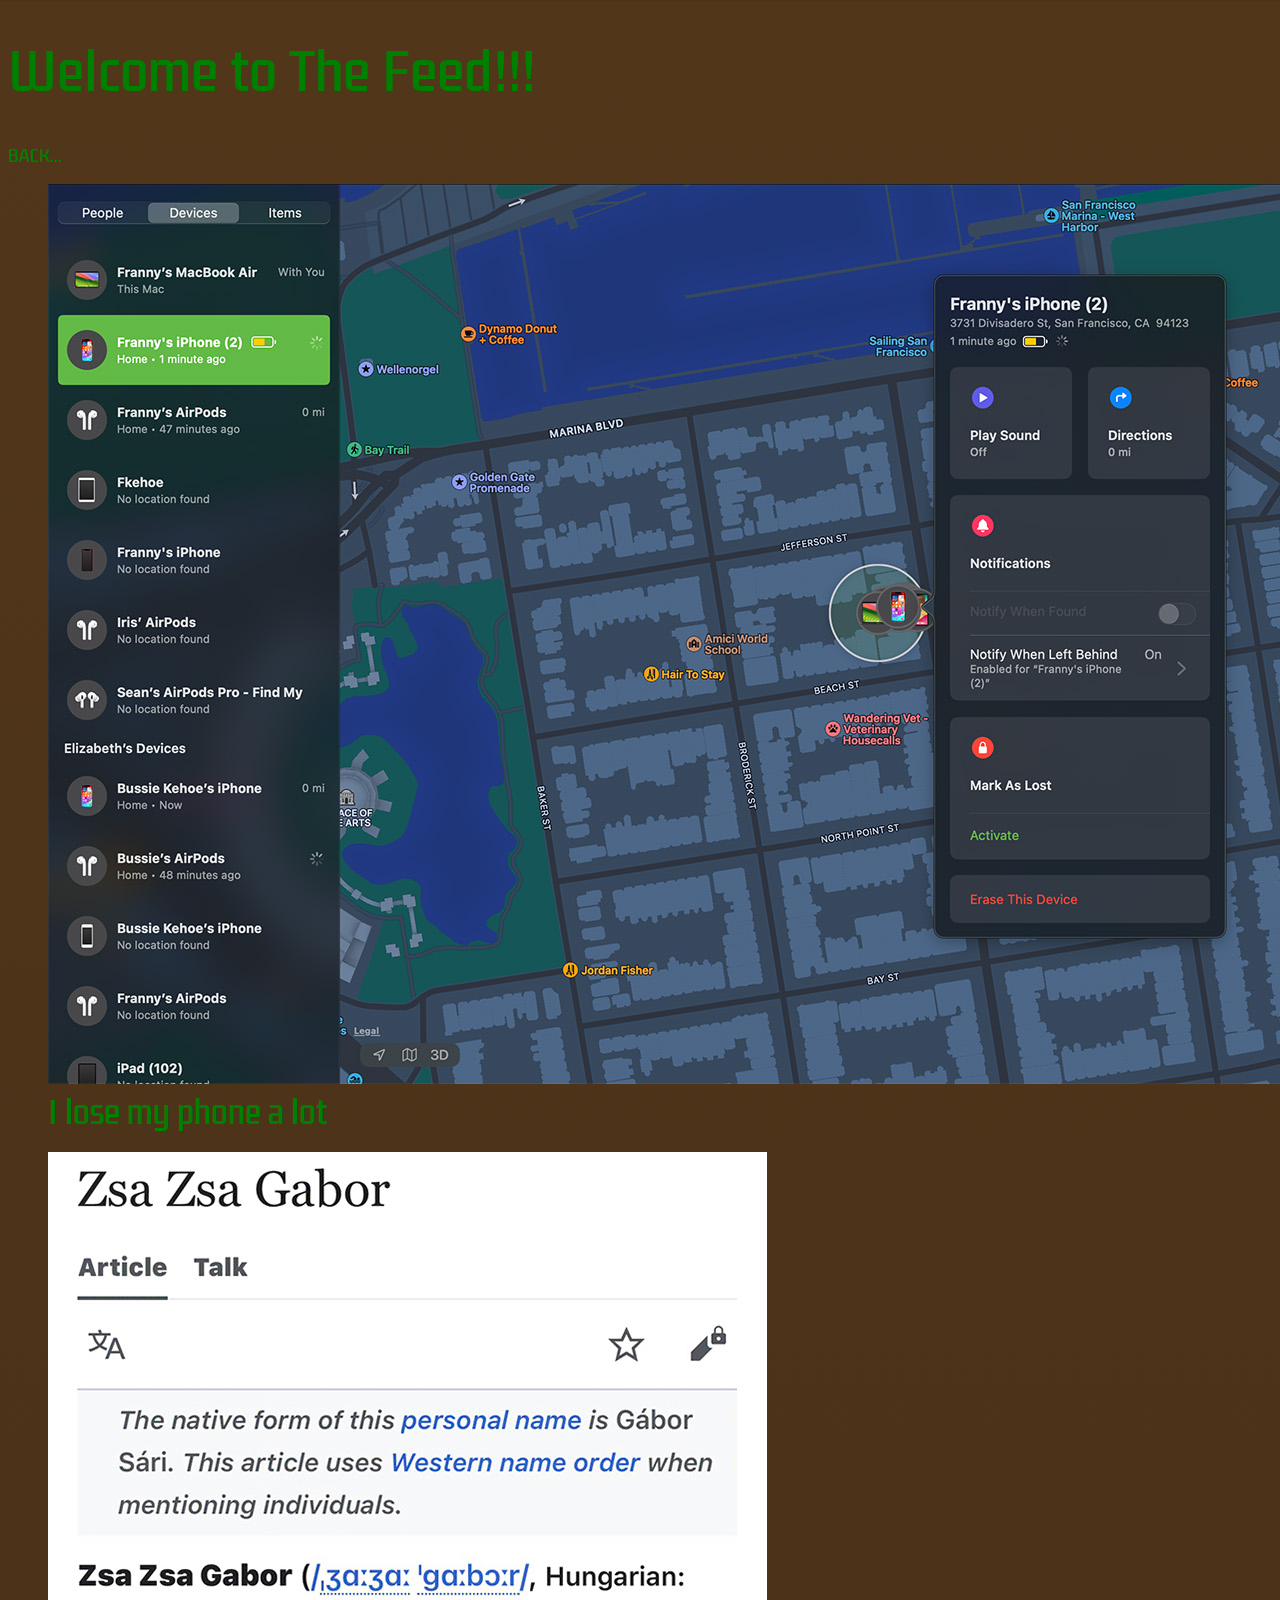
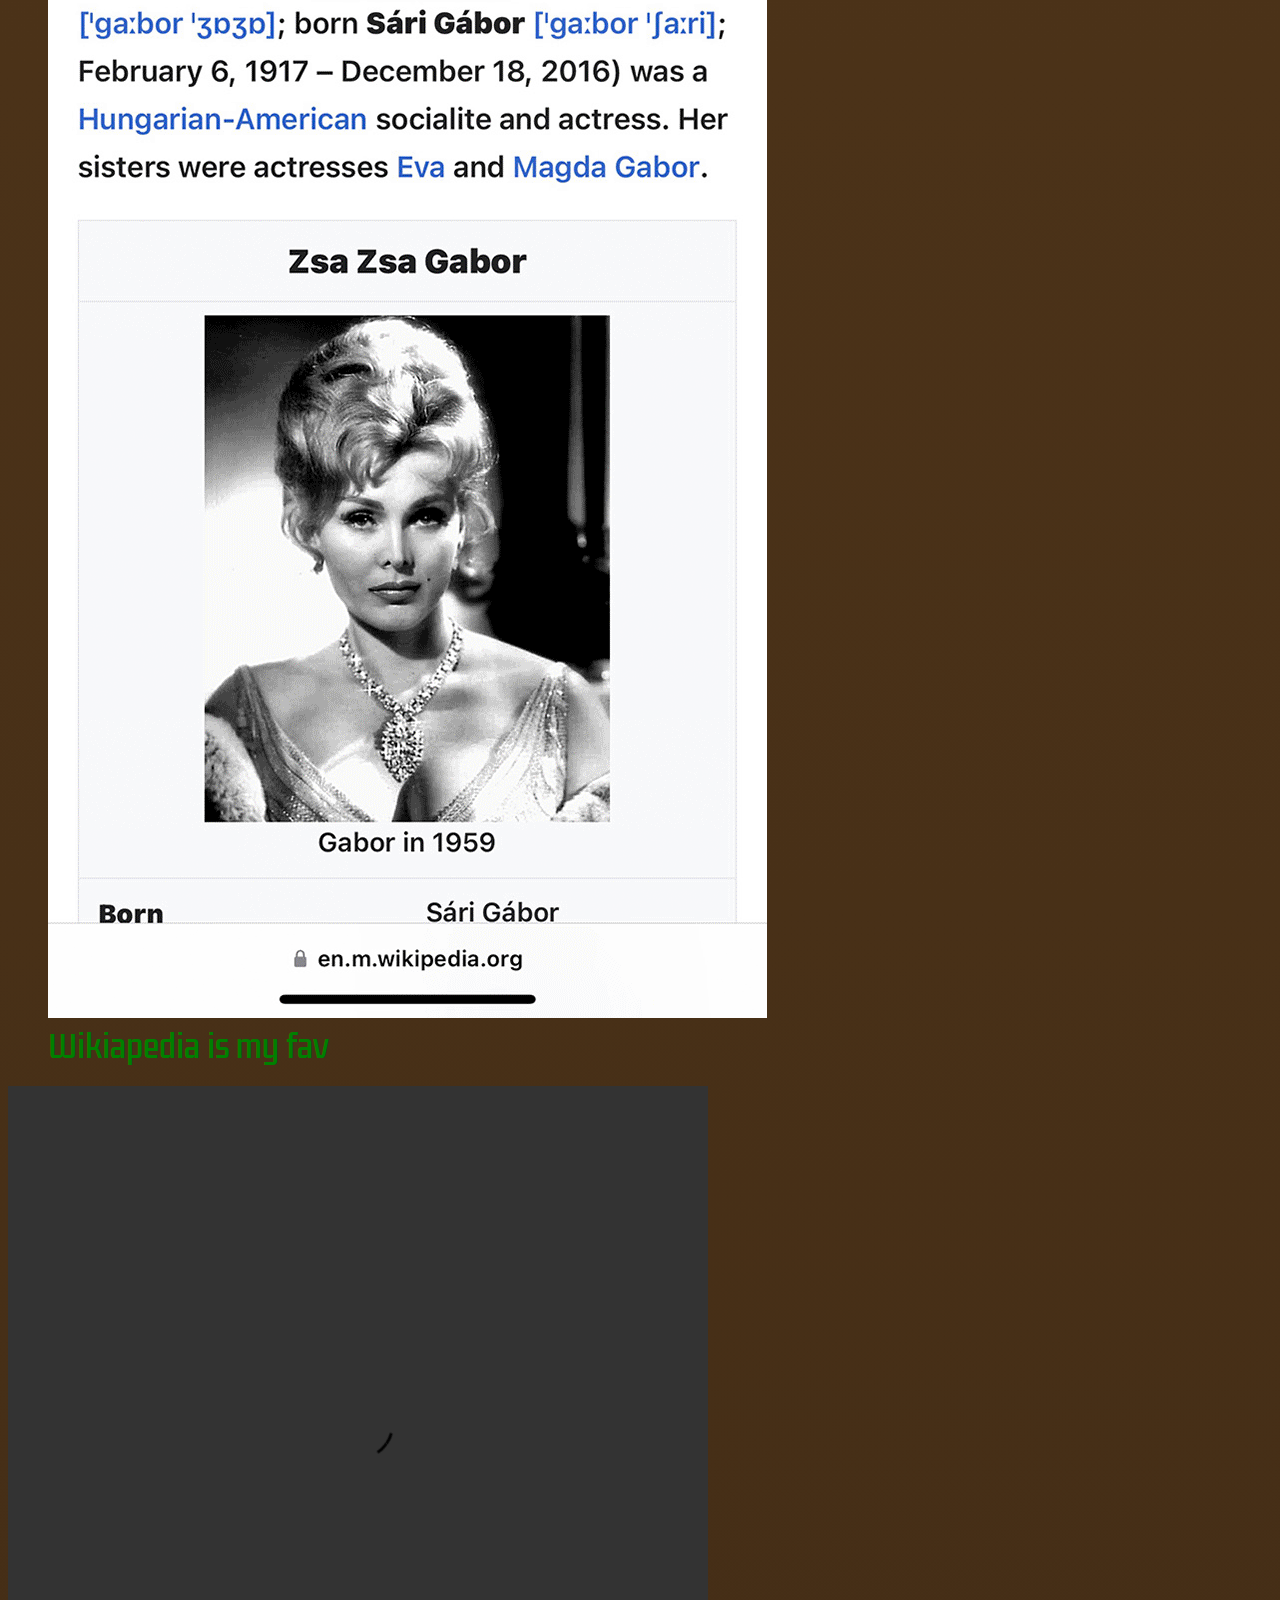
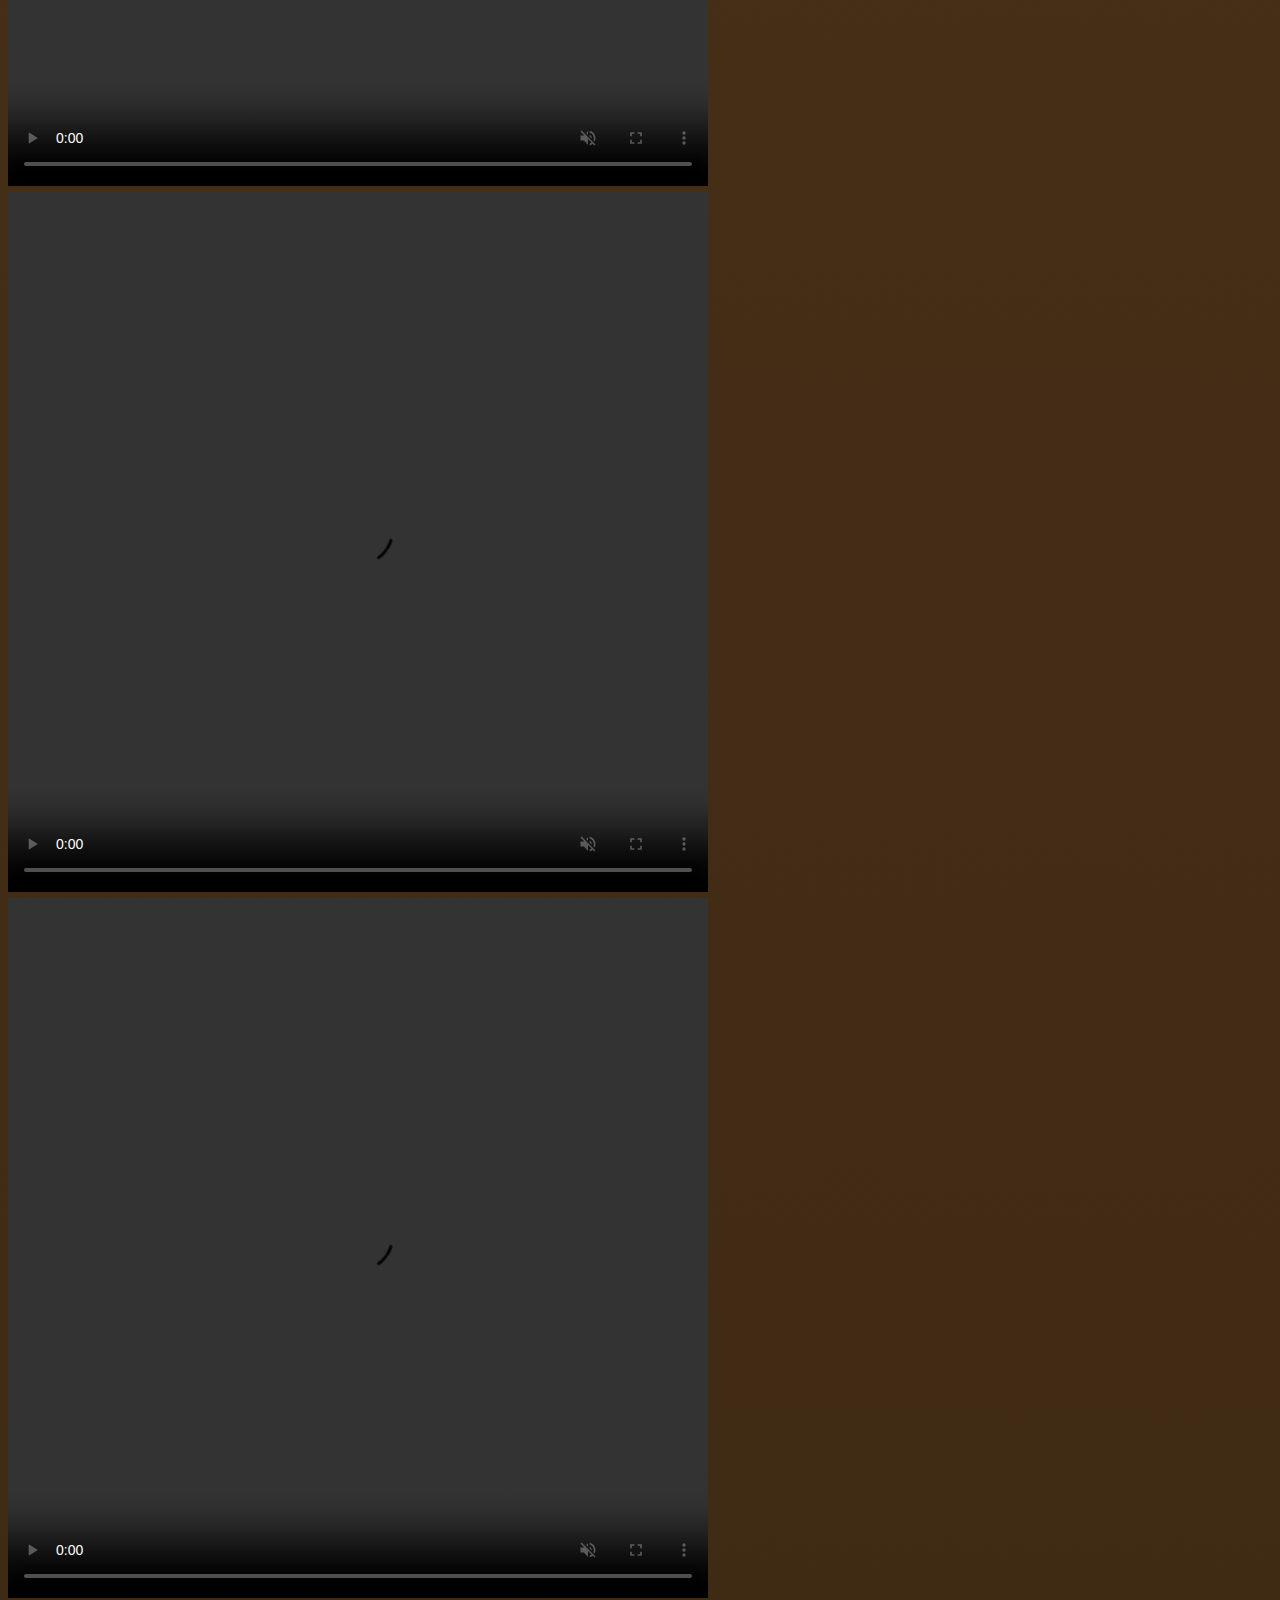
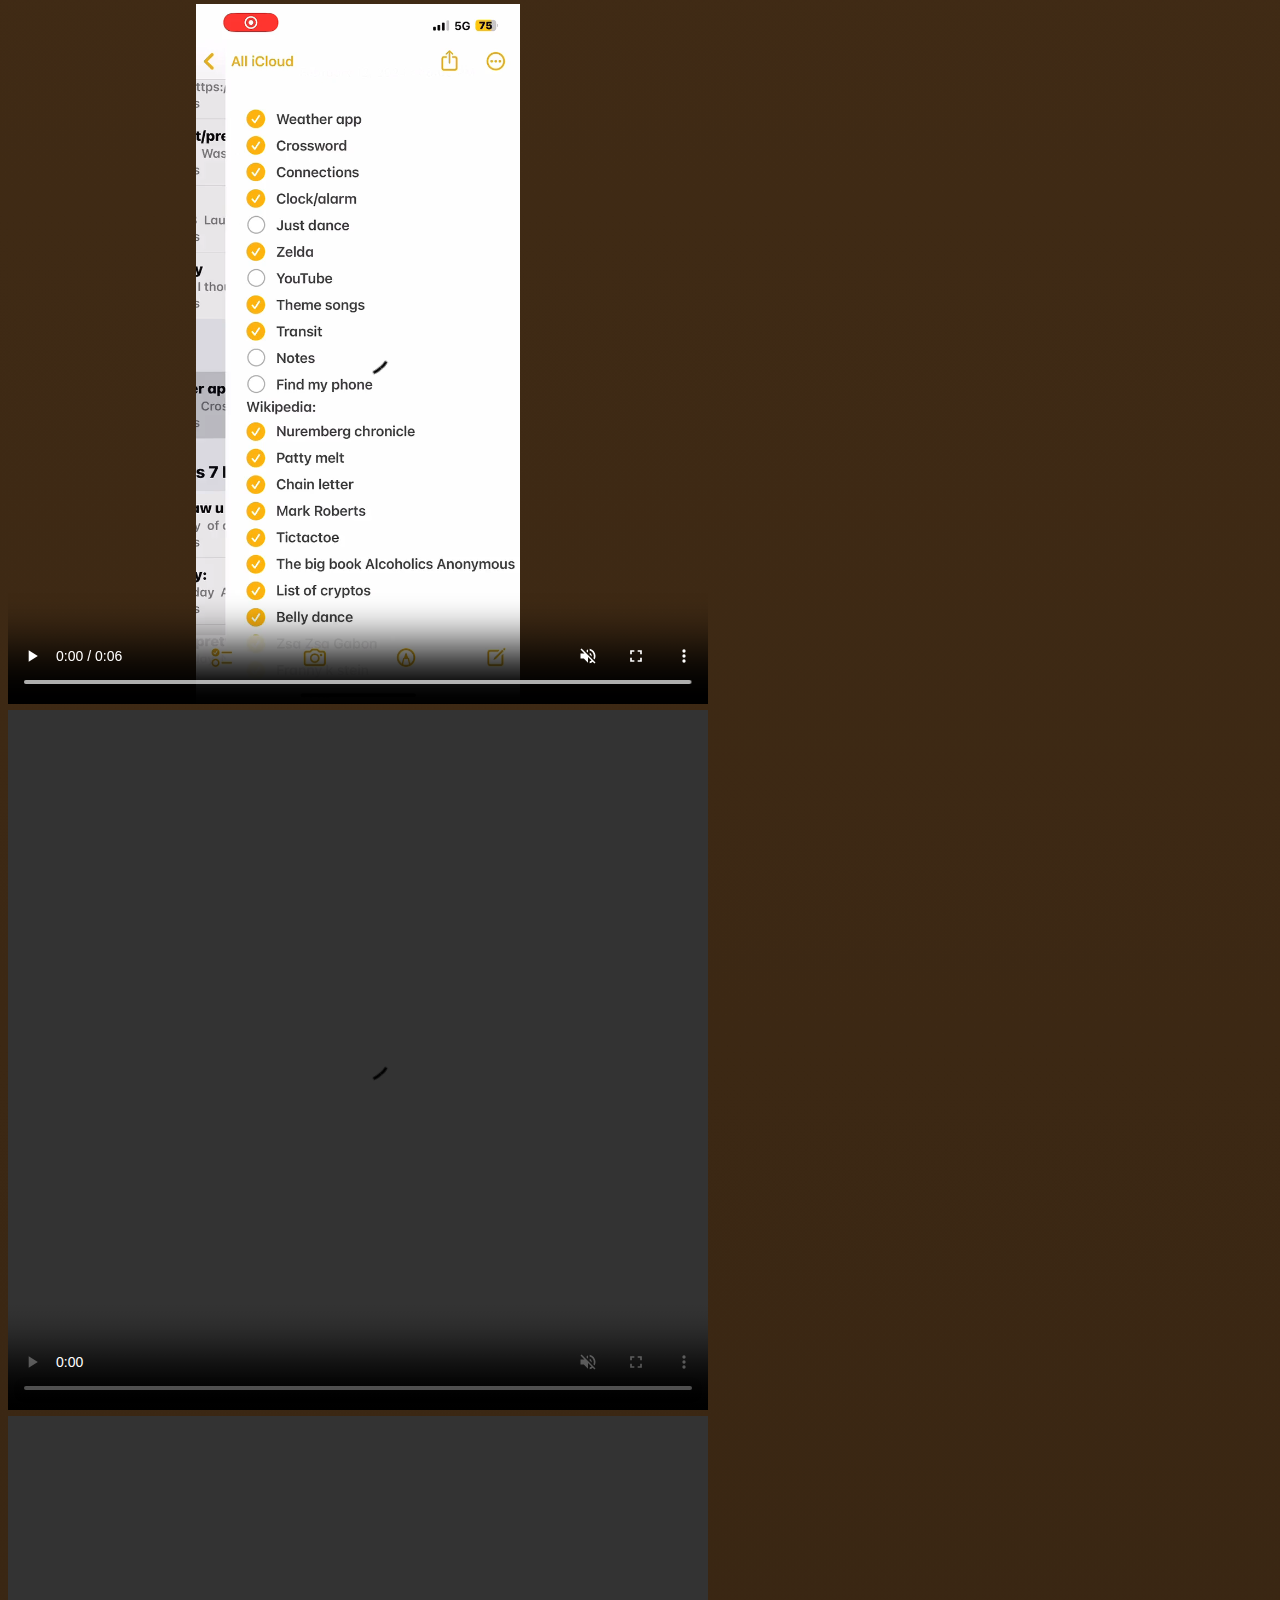
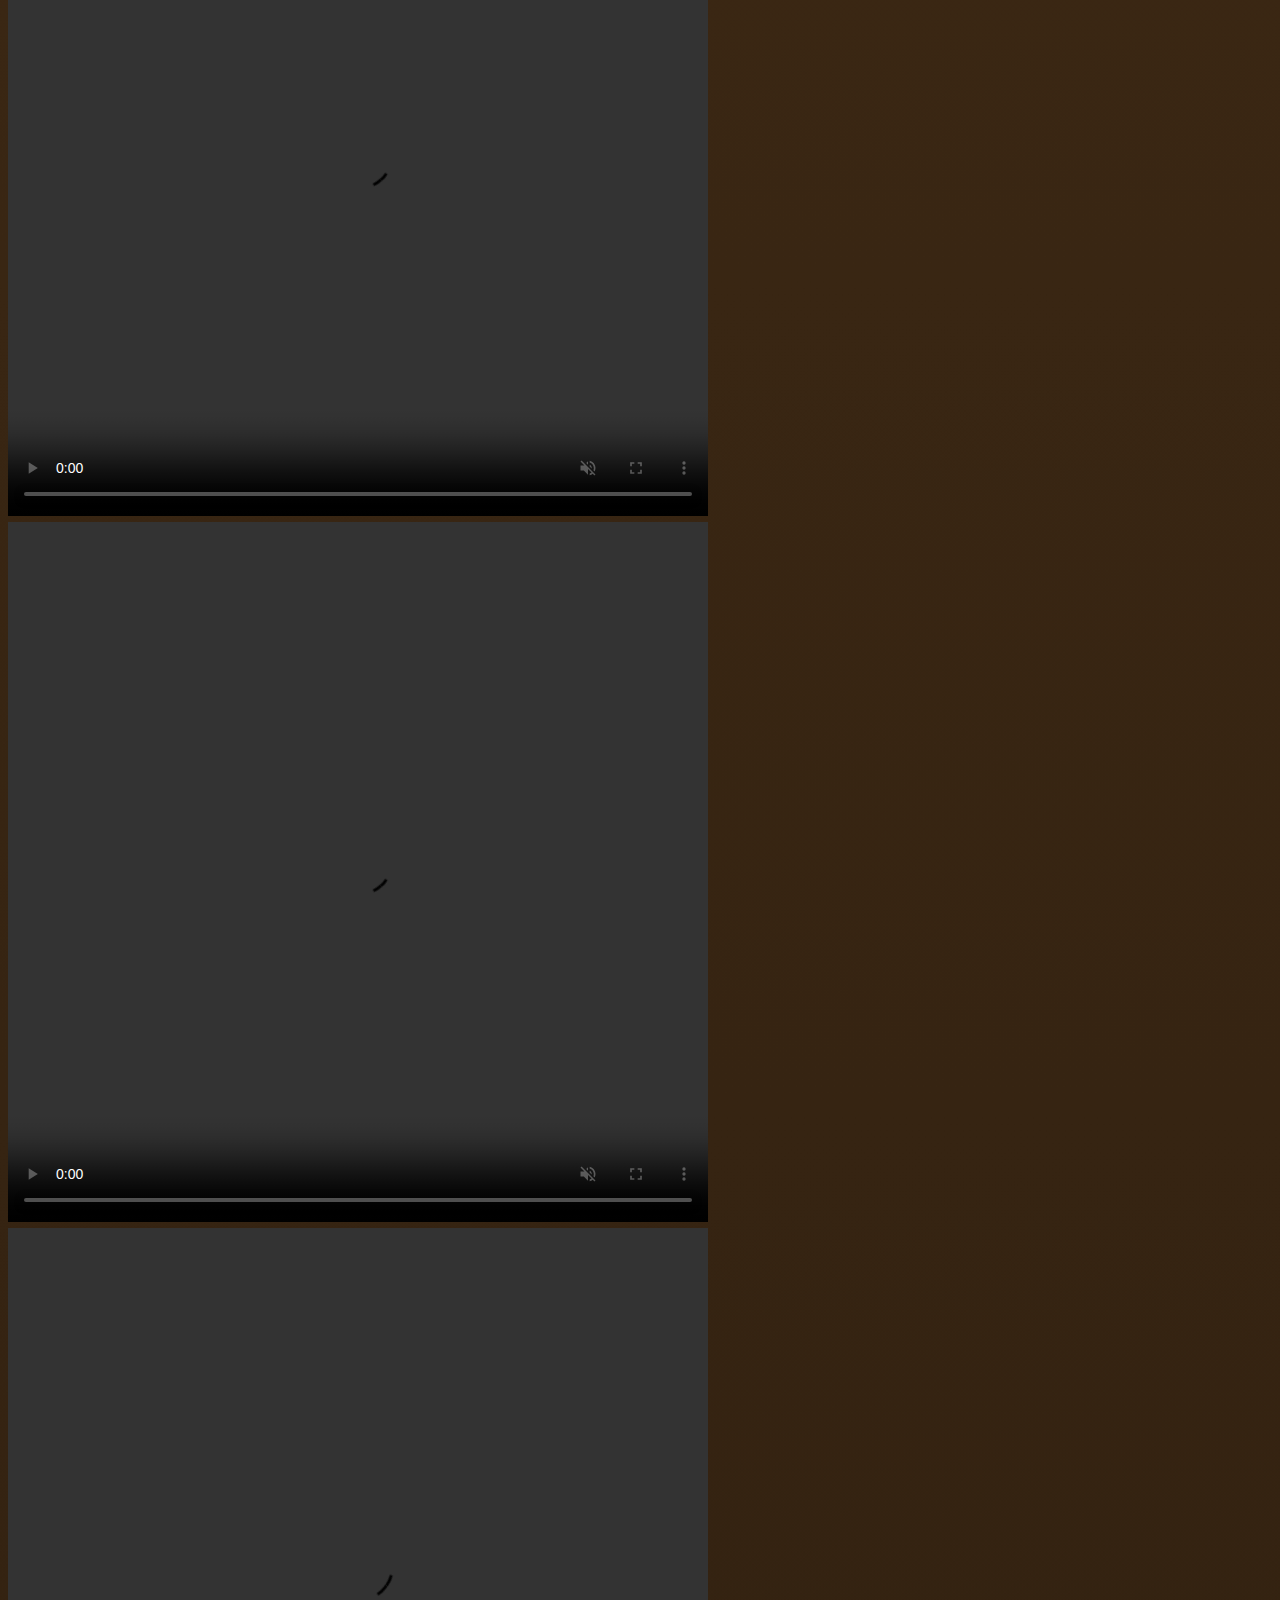
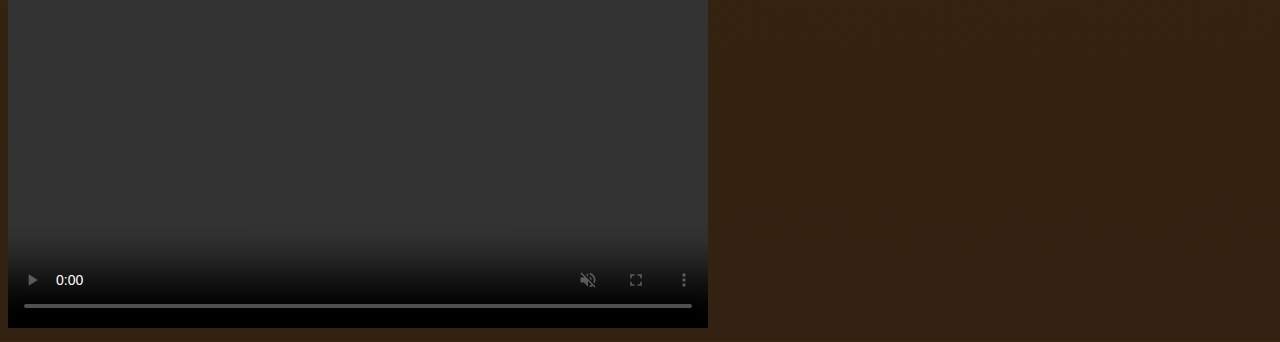
==== feedpage/feedpage.html @ e3fa983b "update font" ====
<!doctype html>

<html lang="en">

<head>
    
    <meta charset="UTF-8">
    <title></title>
   
    <link rel="stylesheet" href="css/feedpage.css">

    <link rel="preconnect" href="https://fonts.googleapis.com">
<link rel="preconnect" href="https://fonts.gstatic.com" crossorigin>
<link href="https://fonts.googleapis.com/css2?family=Kdam+Thmor+Pro&display=swap" rel="stylesheet">
</head>

<body>
    <h1>Welcome to The Feed!!!</h1>
<nav>
        <a href="../index.html">BACK...</a>
</nav>
<figure>
<img src="img/findmyphone.jpg" alt="Find My app opened on computer and Franny's iphone sound is playing">
<figcaption>I lose my phone a lot</figcaption>
</figure>

<figure>
<img src="img/wiki.gif" alt="Apple alarm going off at 9:32 am">
<figcaption>Wikiapedia is my fav</figcaption>
</figure>

<video controls width="700px" height="700px" loop="true" autoplay muted><source src="img/zelda.mp4" type="video/mp4"></video>

<video controls width="700px" height="700px" loop="true" autoplay muted><source src="img/connections.mp4" type="video/mp4"></video>
    
<video controls width="700px" height="700px" loop="true" autoplay muted><source src="img/minicrossword.mp4" type="video/mp4"></video>

<video controls width="700px" height="700px" loop="true" autoplay muted><source src="img/notes.mp4" type="video/mp4"></video>

<video controls width="700px" height="700px" loop="true" autoplay muted><source src="img/thememusic.mp4" type="video/mp4"></video>

<video controls width="700px" height="700px" loop="true" autoplay muted><source src="img/transit.mp4" type="video/mp4"></video>

<video controls width="700px" height="700px" loop="true" autoplay muted><source src="img/youtubevideo.mp4" type="video/mp4"></video>

<video controls width="700px" height="700px" loop="true" autoplay muted><source src="img/mobilegame.mp4" type="video/mp4"></video>

</body>
                   
</html>
---- feedpage/css/feedpage.css ----
body {
    background-image: linear-gradient(#51361a, #332211);
  }

figcaption {
    color: green;
    font-size:30px;
    font-family: "Kdam Thmor Pro", sans-serif;
    font-weight: 400;
    font-style: normal
}

body {
    font-family: "Kdam Thmor Pro", sans-serif;
    font-weight: 400;
    font-style: normal
}

h1{
    color:green;
    font-size: 50px;
    font-family: "Kdam Thmor Pro", sans-serif;
    font-weight: 400;
    font-style: normal
}

nav a {
    text-decoration: none;
    color:green;
    font-size: 30px
    font-family: "Kdam Thmor Pro", sans-serif;
    font-weight: 400;
    font-style: normal
}
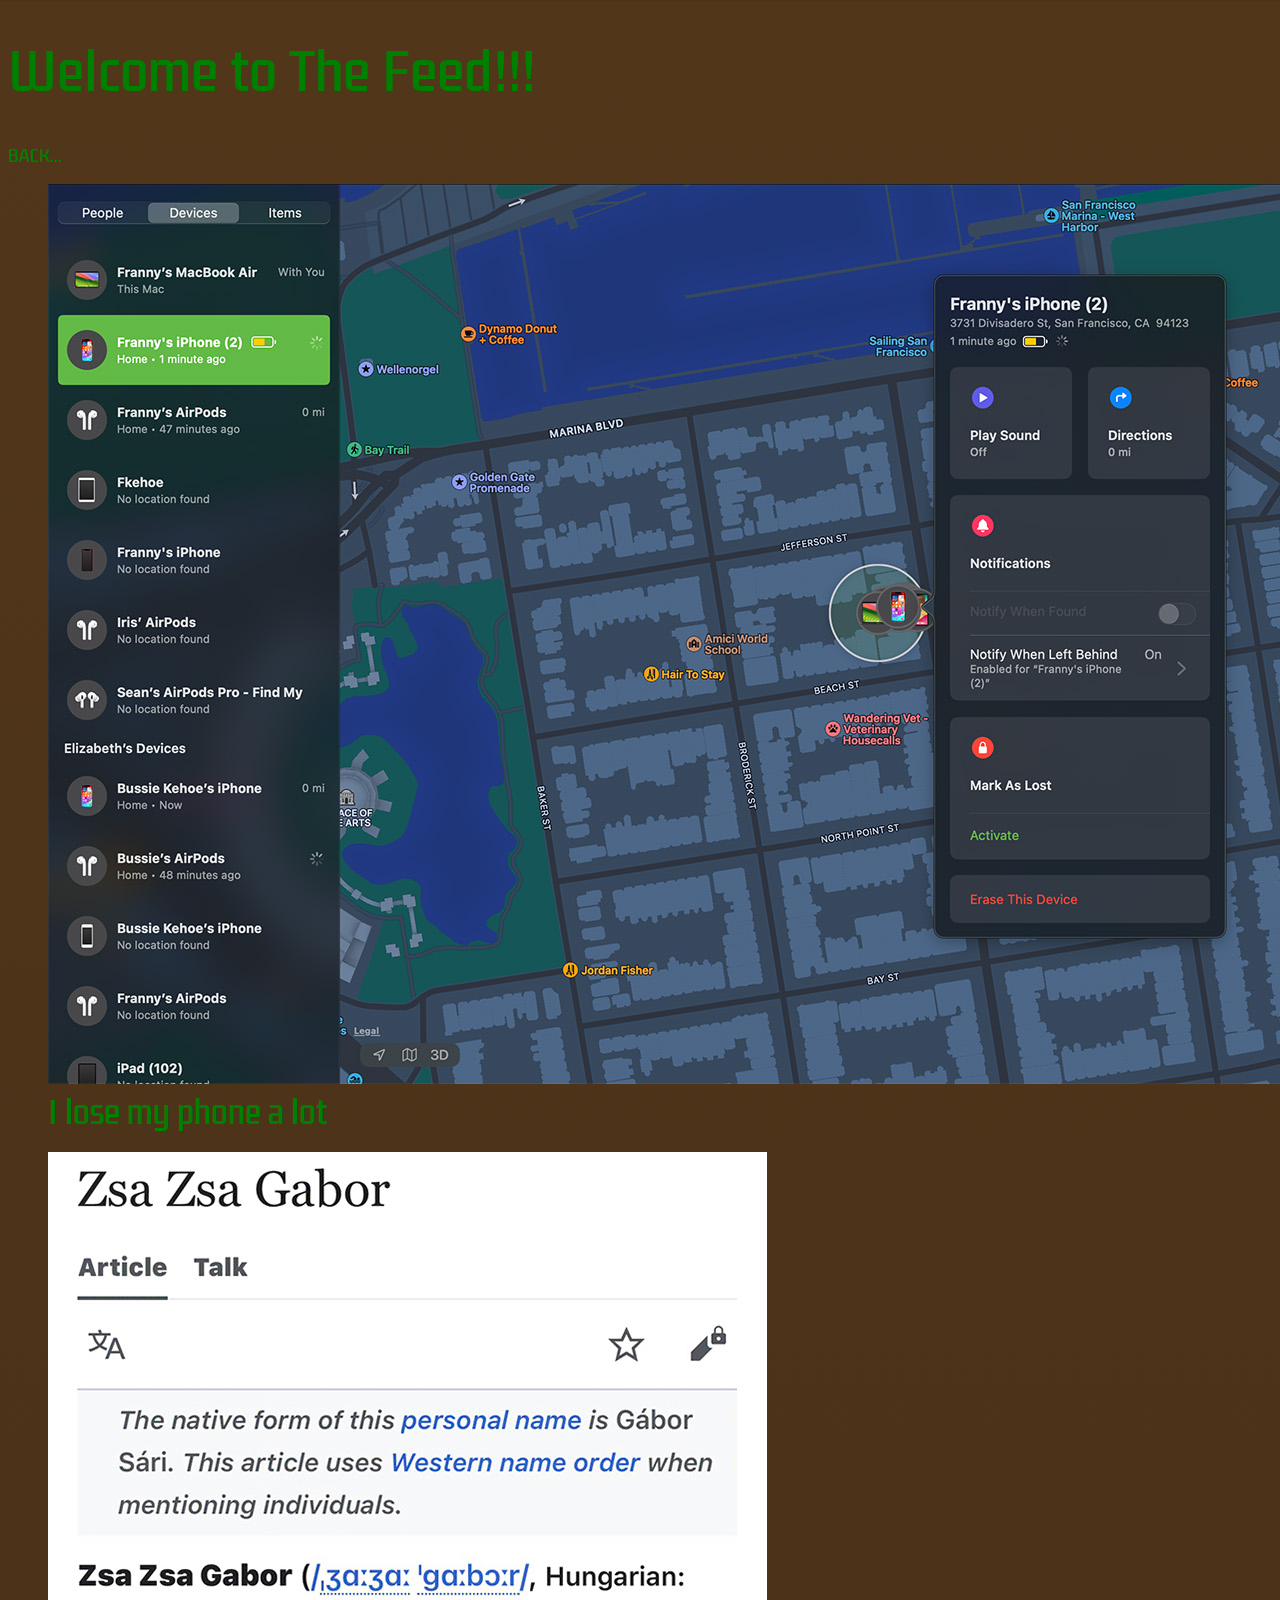
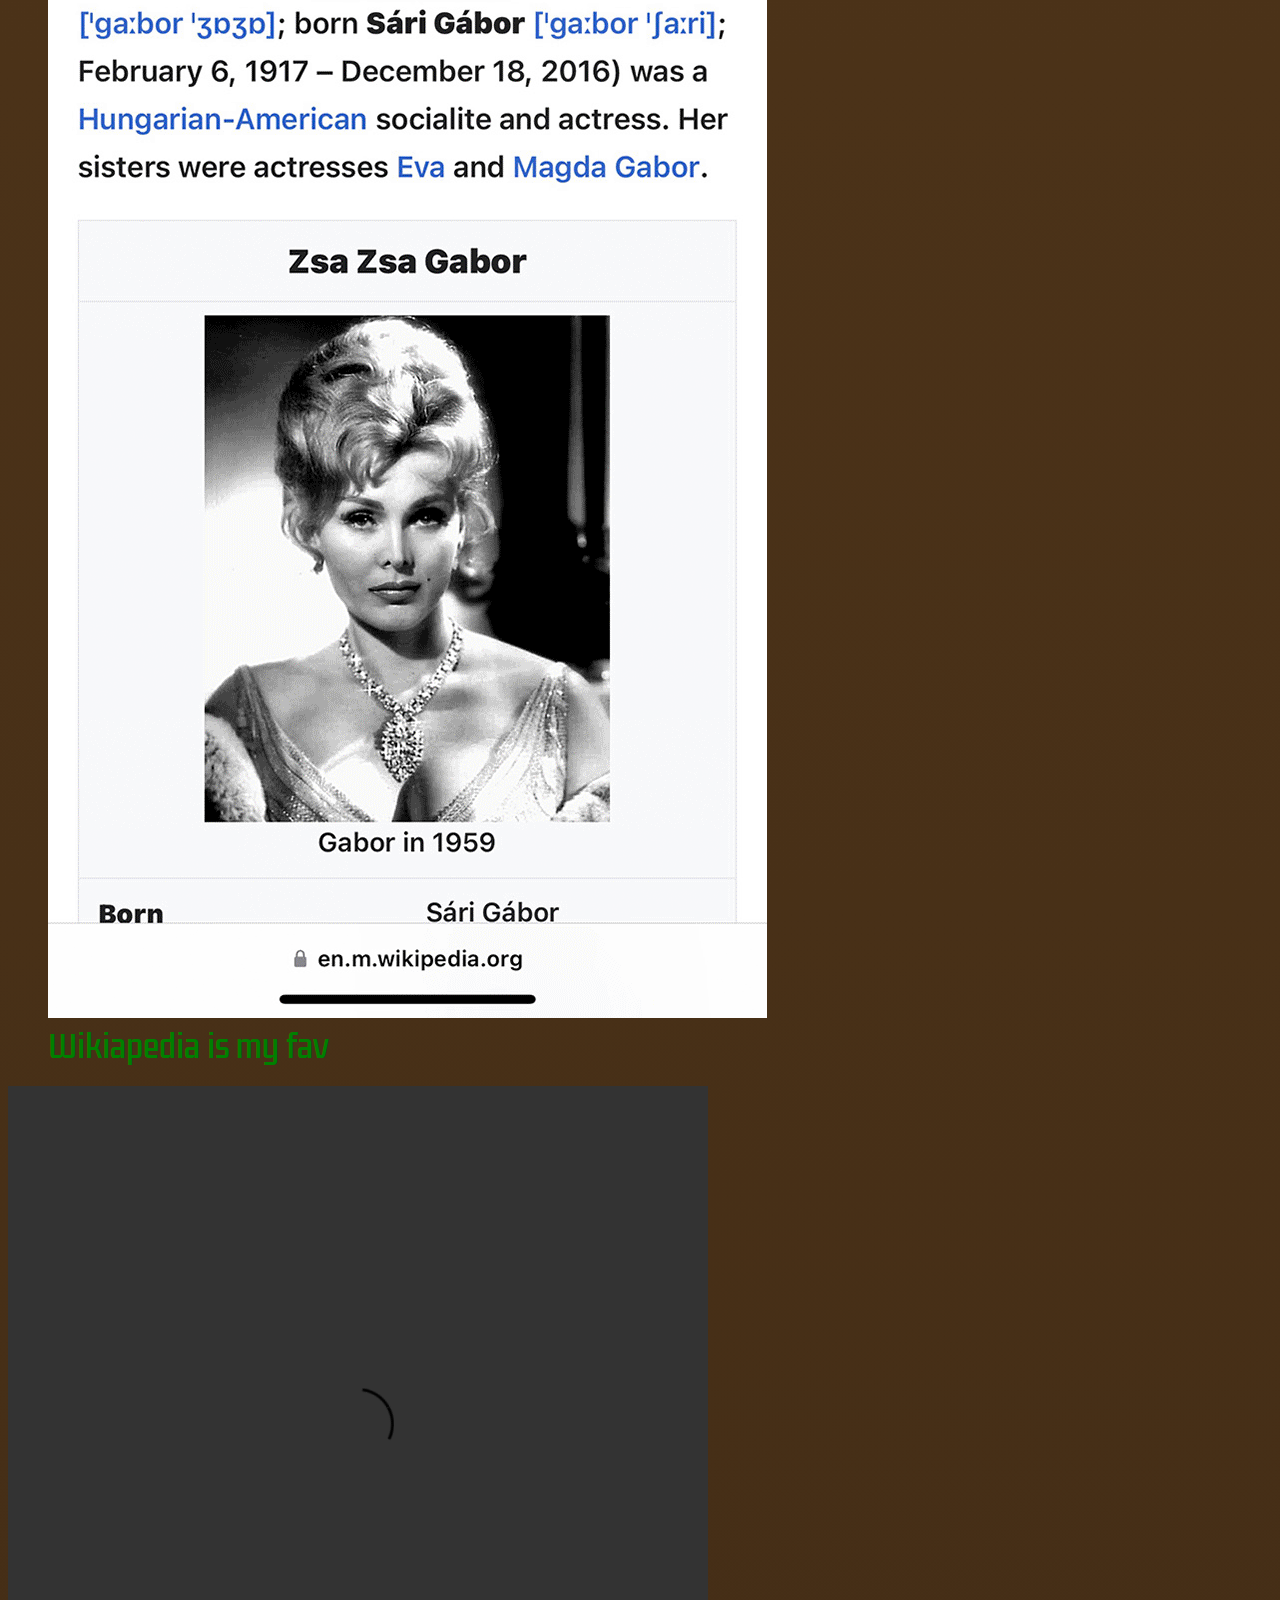
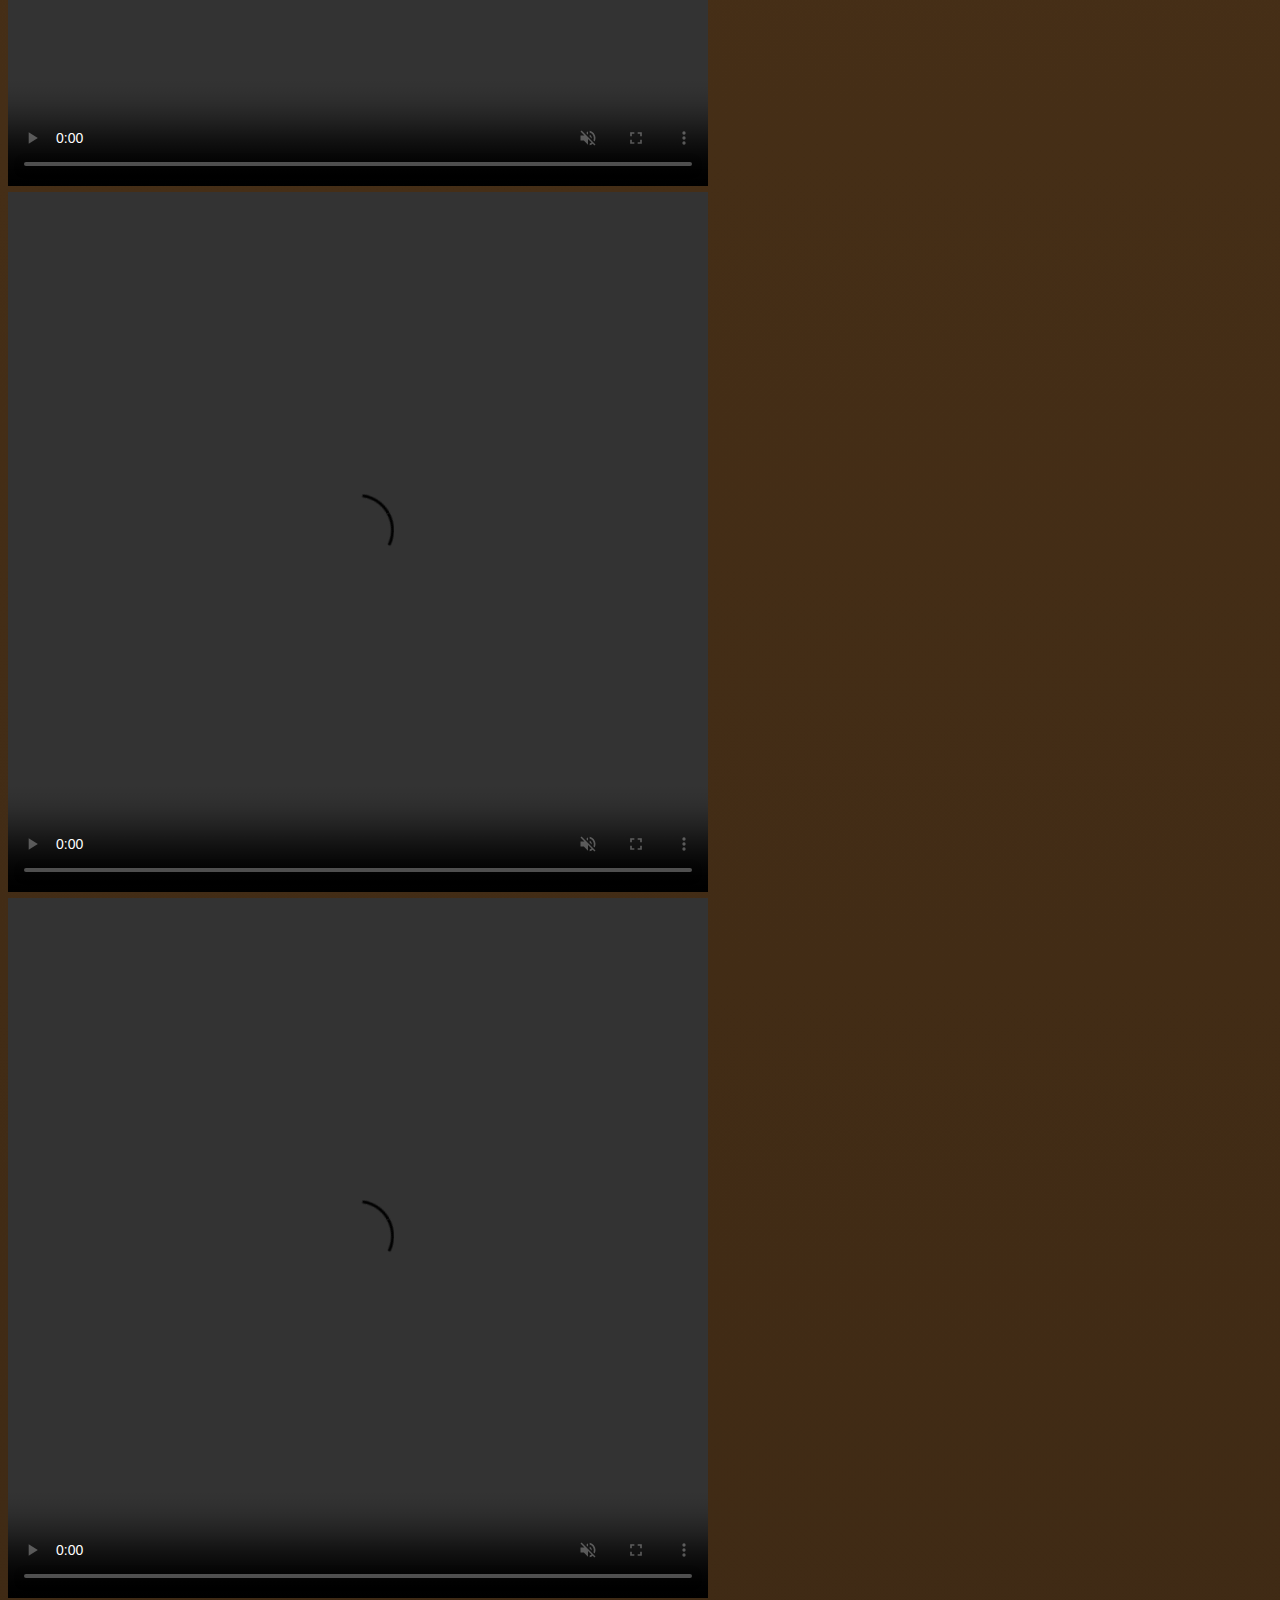
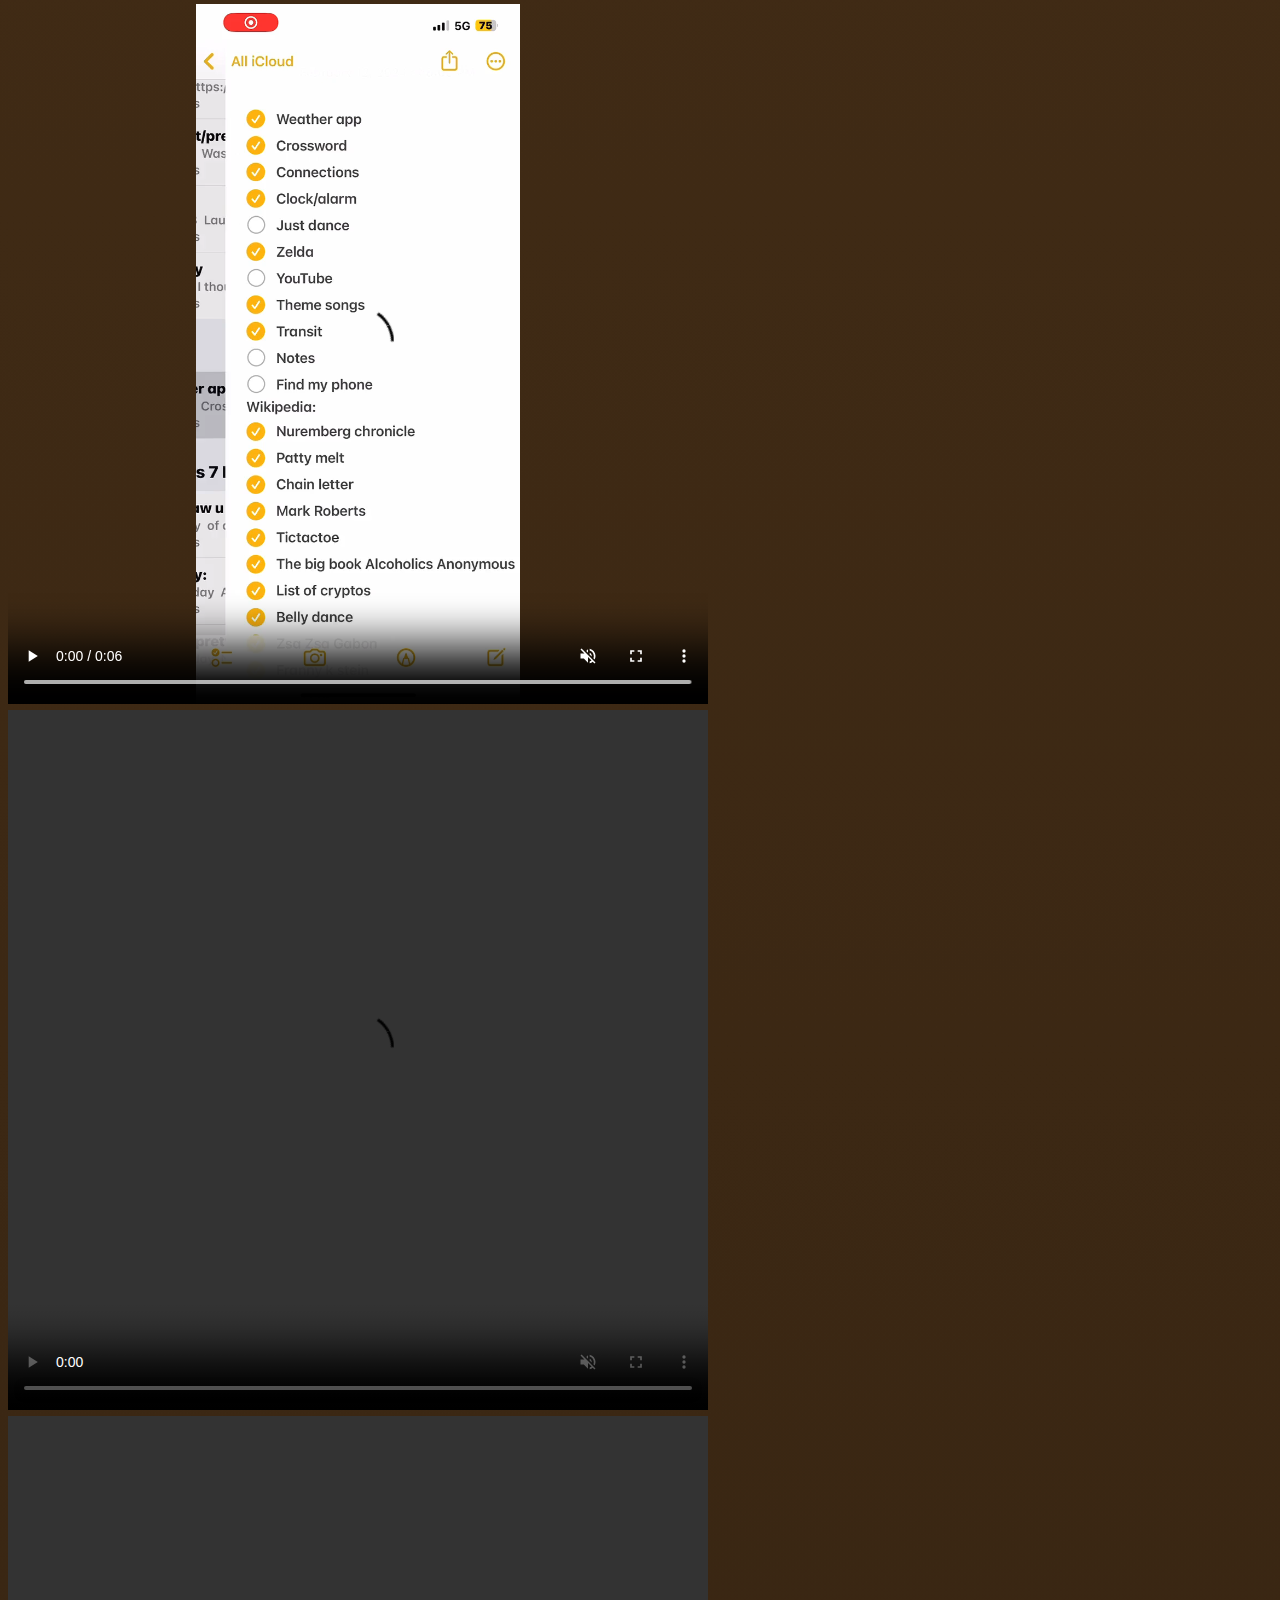
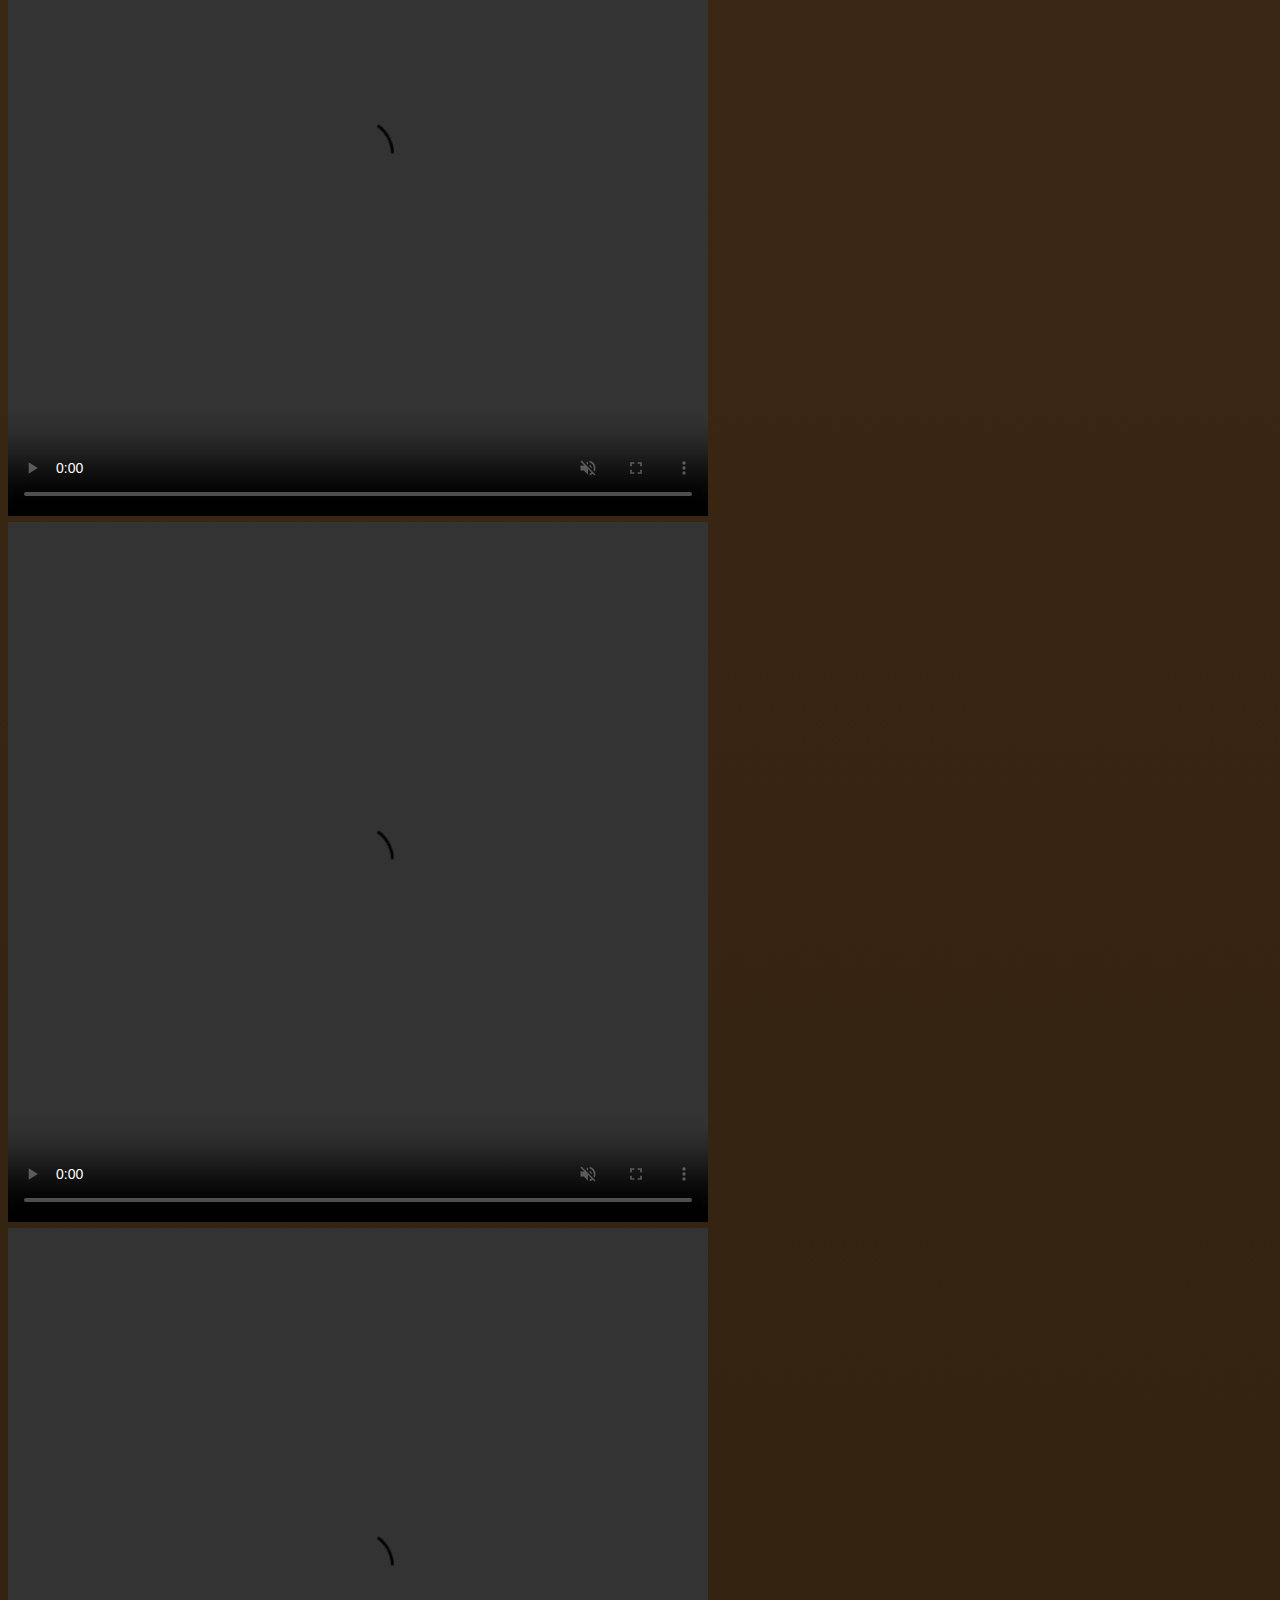
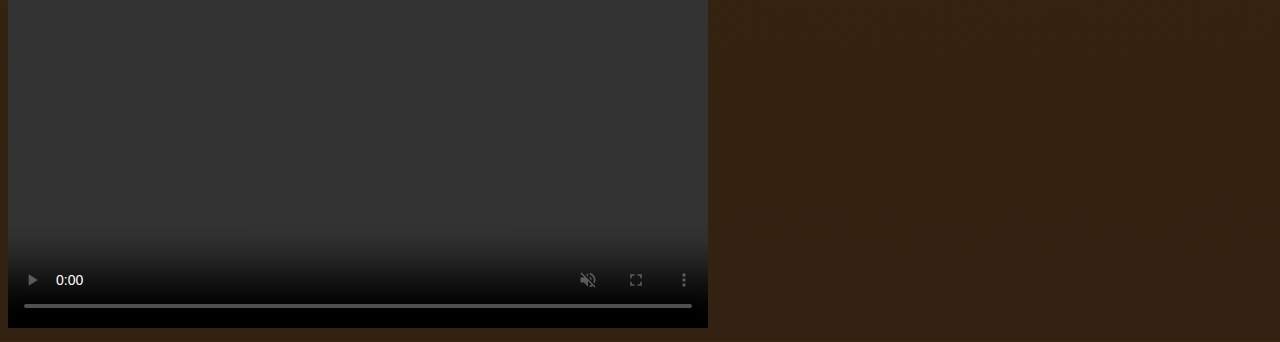
==== commit 9aaf9b1a: "update from class" ====
--- a/feedpage/feedpage.html
+++ b/feedpage/feedpage.html
@@ -12,6 +12,8 @@
     <link rel="preconnect" href="https://fonts.googleapis.com">
 <link rel="preconnect" href="https://fonts.gstatic.com" crossorigin>
 <link href="https://fonts.googleapis.com/css2?family=Kdam+Thmor+Pro&display=swap" rel="stylesheet">
+
+
 </head>
 
 <body>
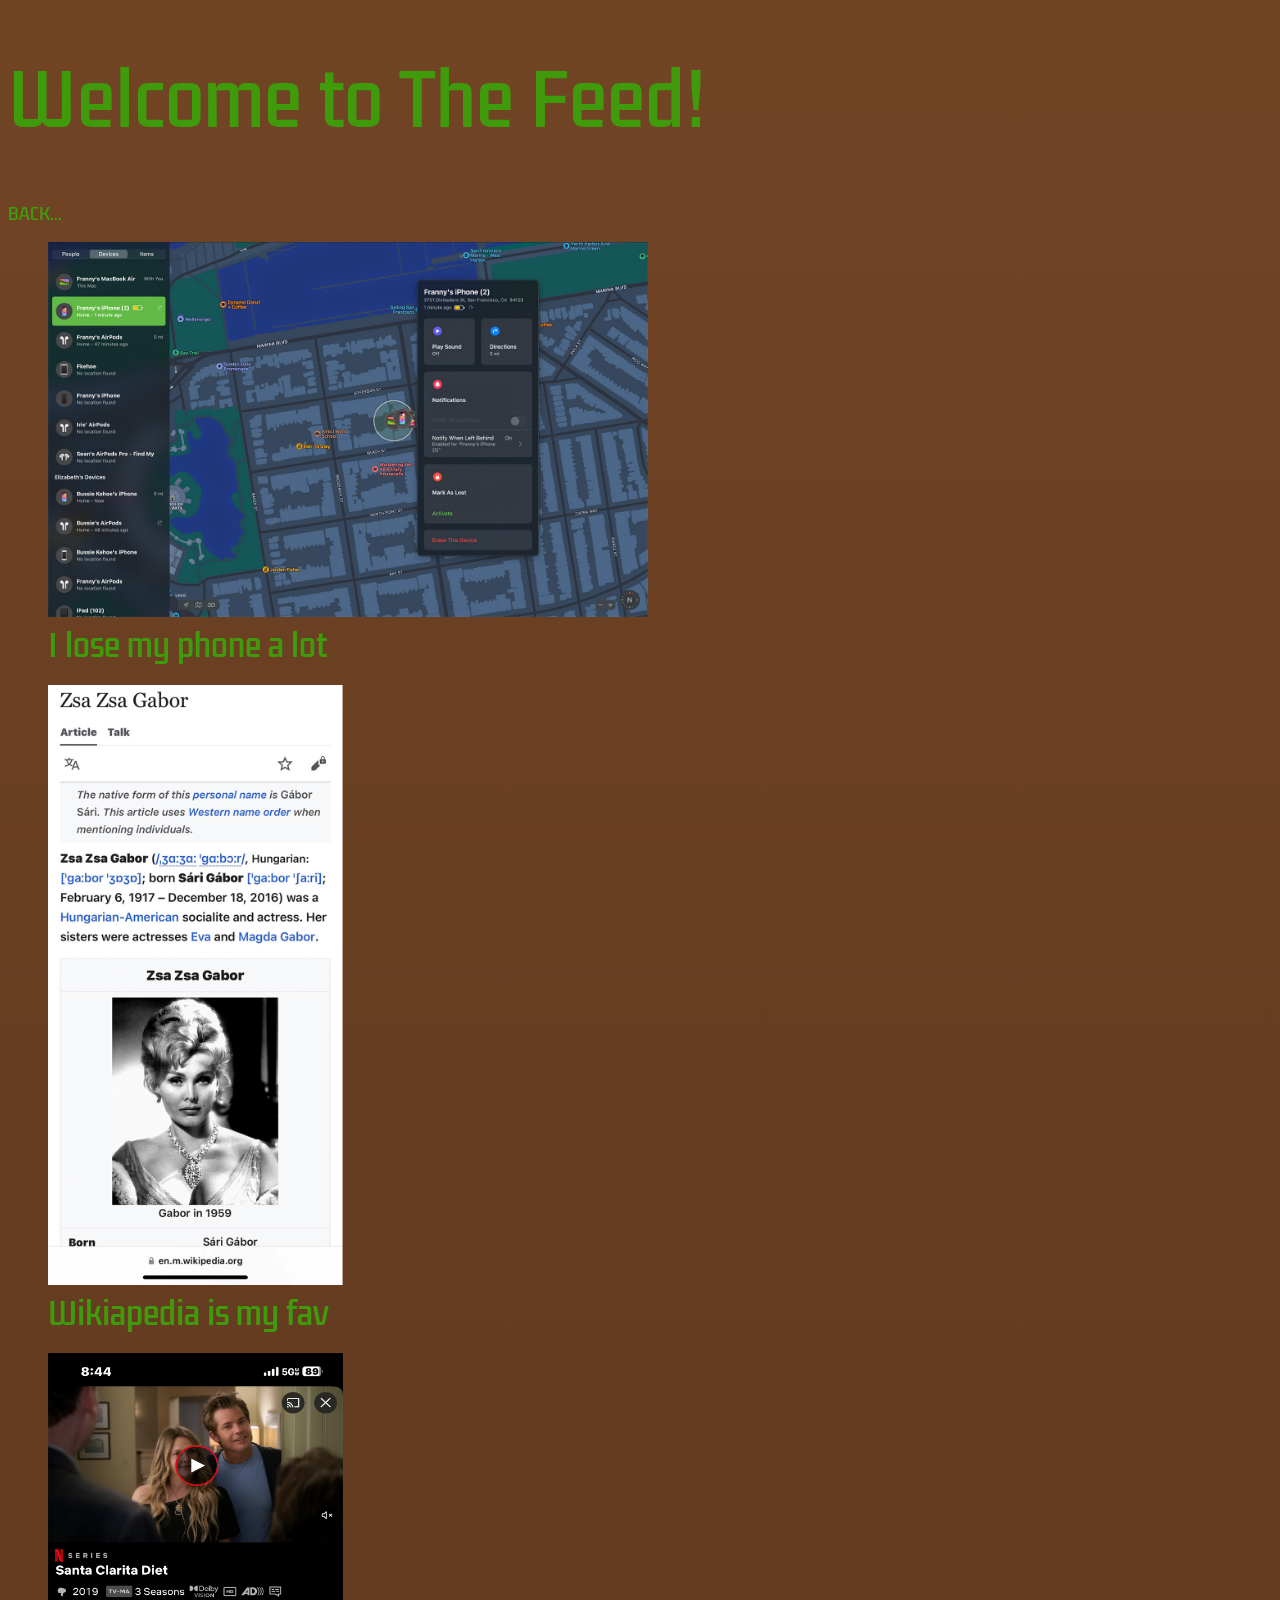
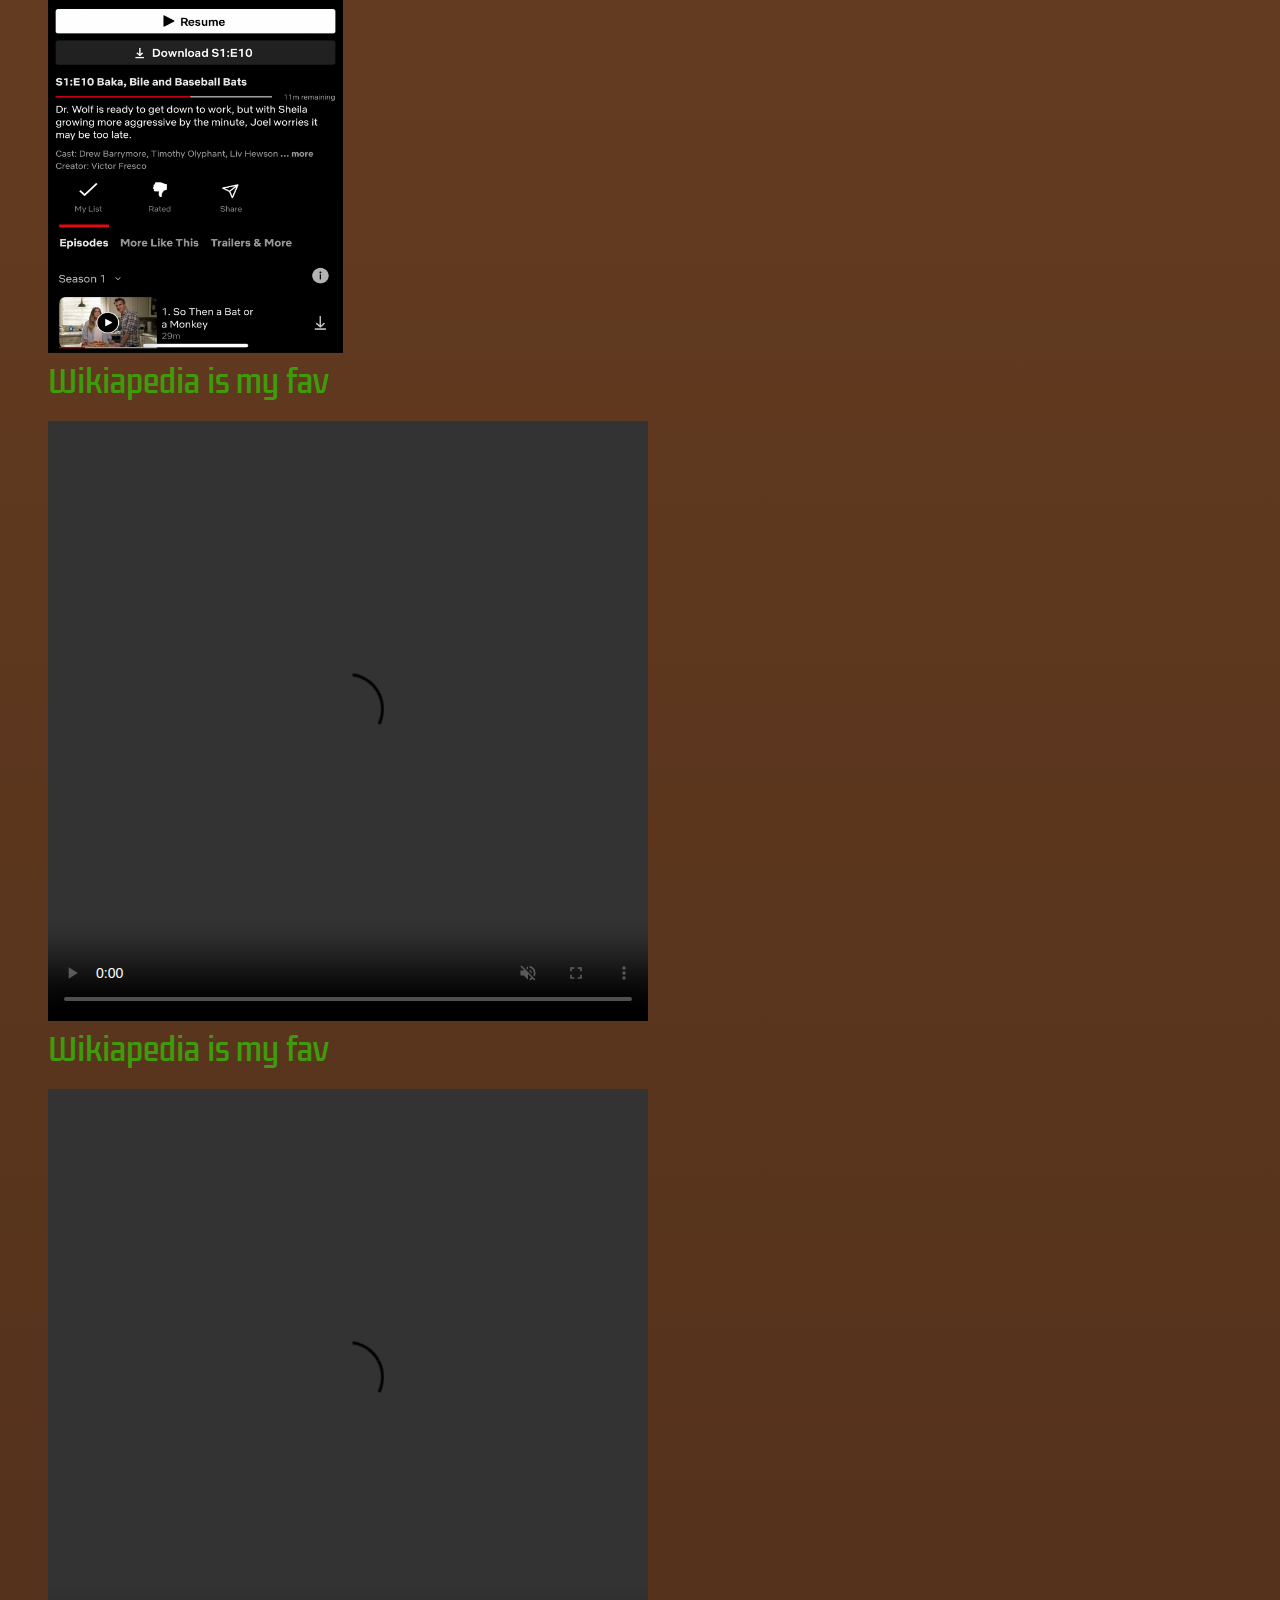
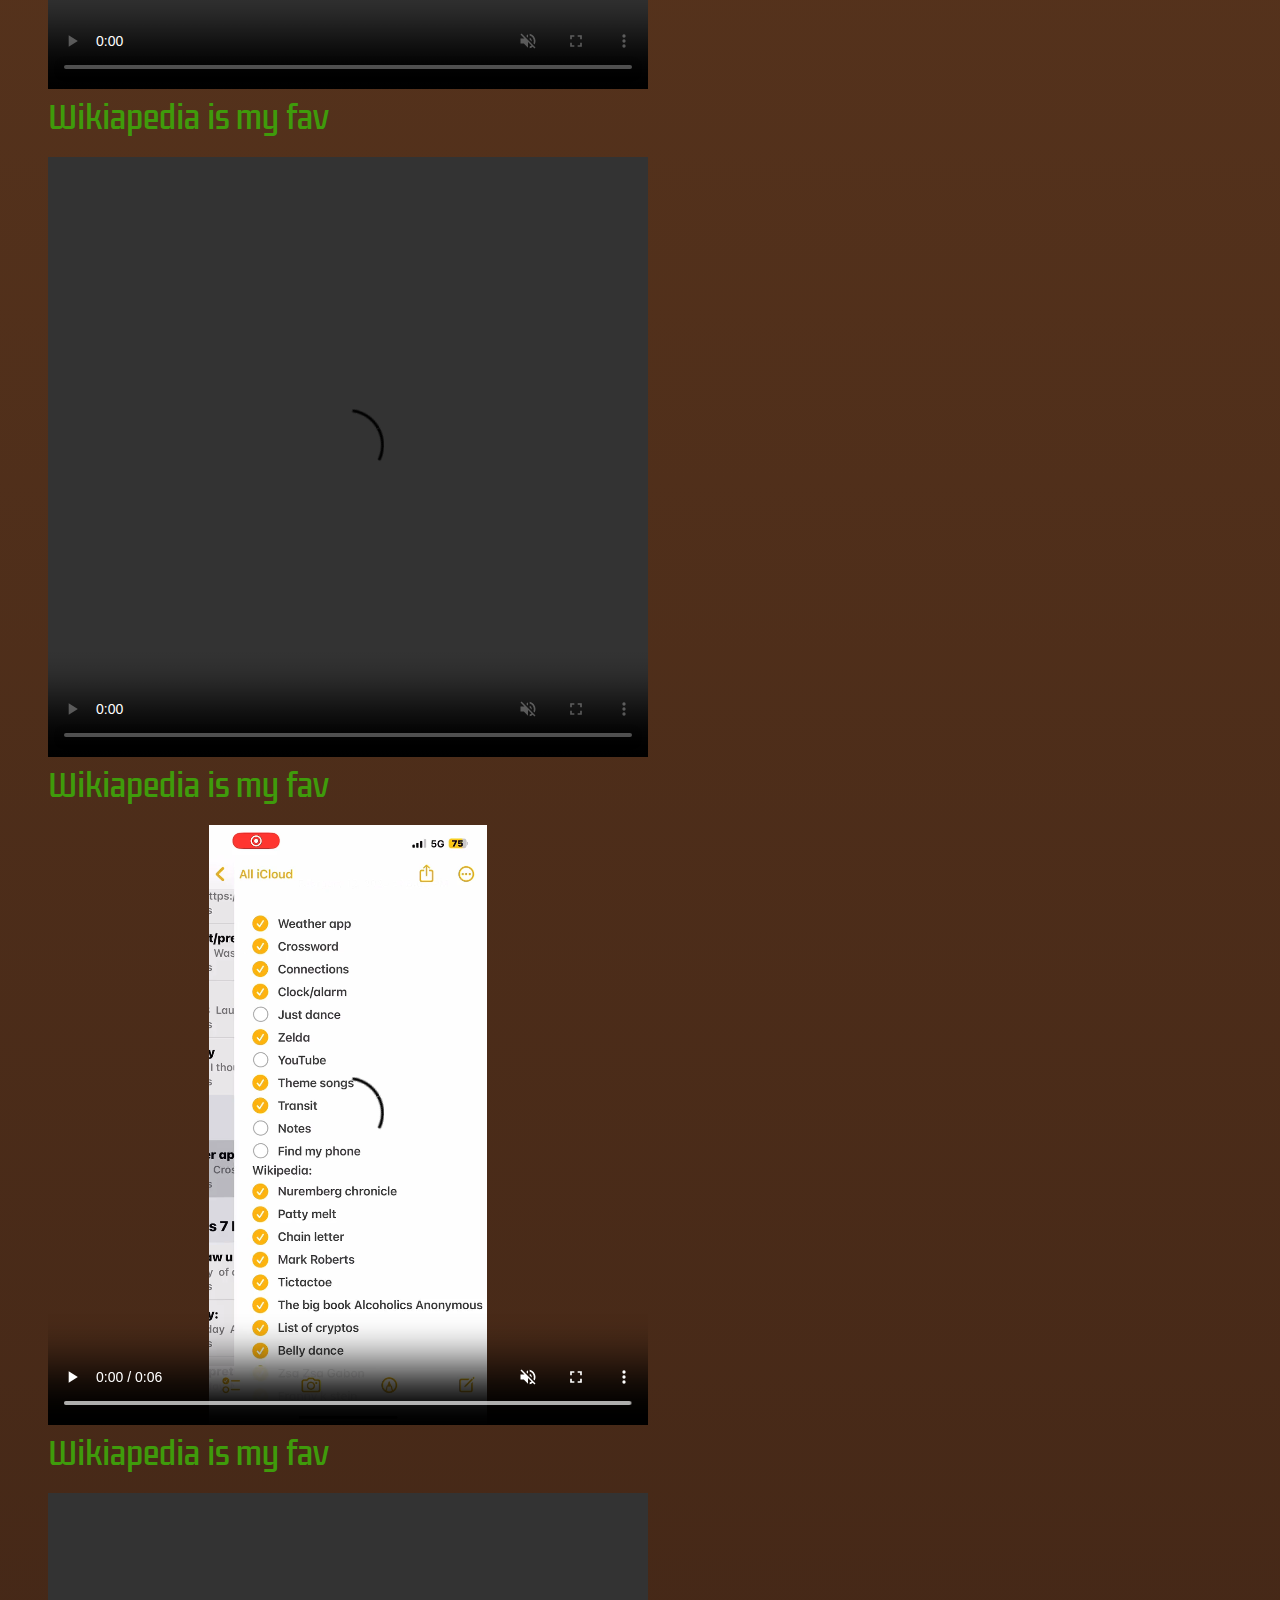
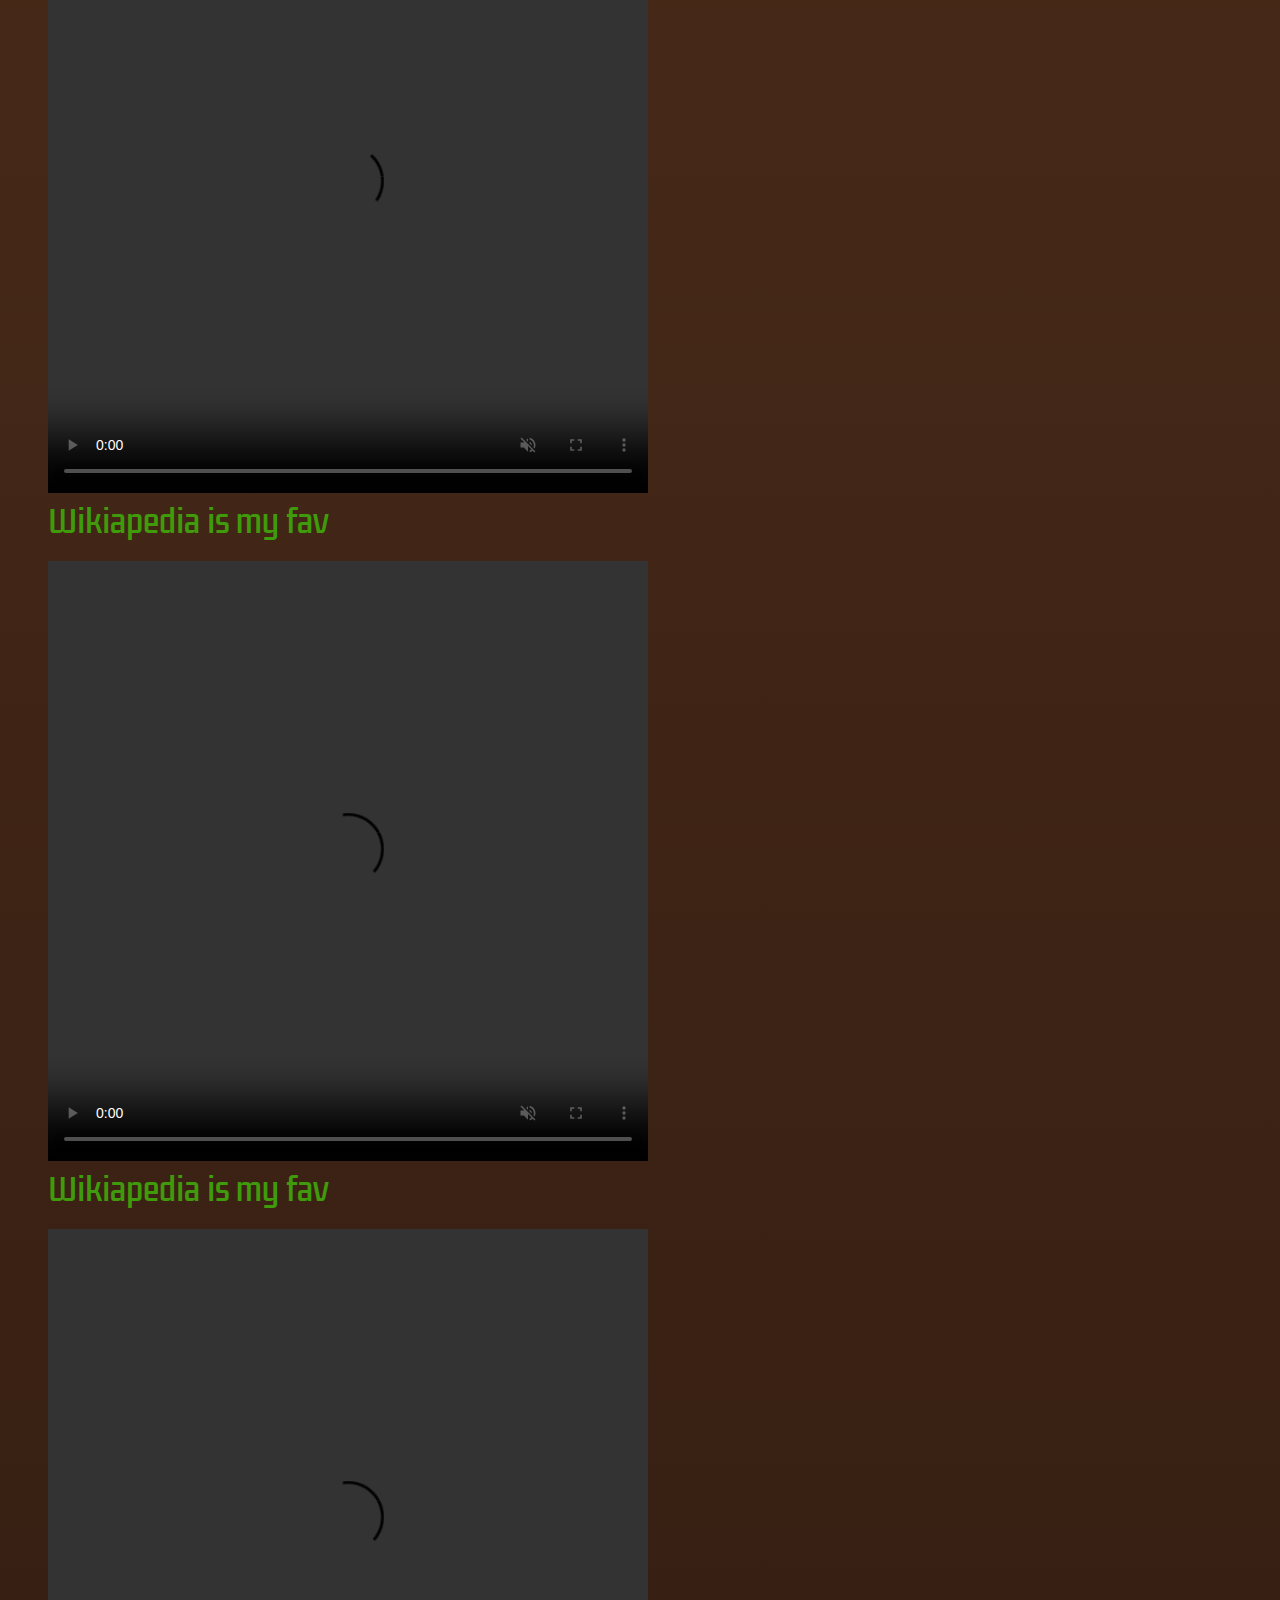
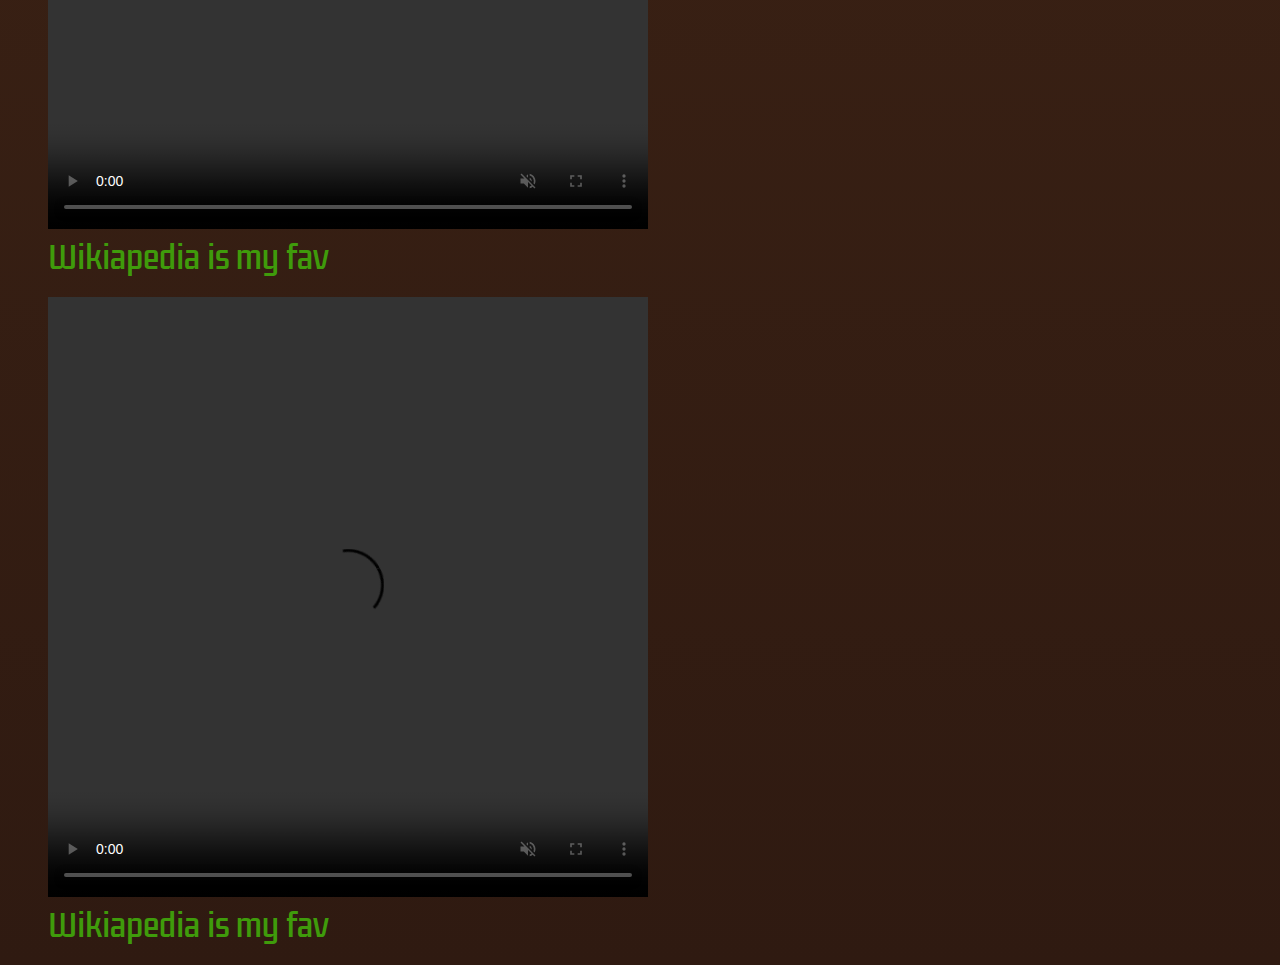
==== commit 5660b82f: "first finish night update" ====
--- a/feedpage/feedpage.html
+++ b/feedpage/feedpage.html
@@ -17,12 +17,13 @@
 </head>
 
 <body>
-    <h1>Welcome to The Feed!!!</h1>
+        <h1>Welcome to The Feed!</h1>
+        
 <nav>
         <a href="../index.html">BACK...</a>
 </nav>
 <figure>
-<img src="img/findmyphone.jpg" alt="Find My app opened on computer and Franny's iphone sound is playing">
+<img id="findphone" src="img/findmyphone.jpg" alt="Find My app opened on computer and Franny's iphone sound is playing">
 <figcaption>I lose my phone a lot</figcaption>
 </figure>
 
@@ -31,21 +32,50 @@
 <figcaption>Wikiapedia is my fav</figcaption>
 </figure>
 
-<video controls width="700px" height="700px" loop="true" autoplay muted><source src="img/zelda.mp4" type="video/mp4"></video>
+<figure>
+    <img id="netflix" src="img/netflix.jpg" alt="Apple alarm going off at 9:32 am">
+    <figcaption>Wikiapedia is my fav</figcaption>
+</figure>
 
-<video controls width="700px" height="700px" loop="true" autoplay muted><source src="img/connections.mp4" type="video/mp4"></video>
-    
-<video controls width="700px" height="700px" loop="true" autoplay muted><source src="img/minicrossword.mp4" type="video/mp4"></video>
+<figure>
+    <video controls width="600px" height="600px" loop="true" autoplay muted><source src="img/zelda.mp4" type="video/mp4"></video>
+    <figcaption>Wikiapedia is my fav</figcaption>
+</figure>
 
-<video controls width="700px" height="700px" loop="true" autoplay muted><source src="img/notes.mp4" type="video/mp4"></video>
+<figure>
+    <video controls width="600px" height="600px" loop="true" autoplay muted><source src="img/connections.mp4" type="video/mp4"></video>
+    <figcaption>Wikiapedia is my fav</figcaption>
+</figure>
 
-<video controls width="700px" height="700px" loop="true" autoplay muted><source src="img/thememusic.mp4" type="video/mp4"></video>
+<figure>
+    <video controls width="600px" height="600px" loop="true" autoplay muted><source src="img/minicrossword.mp4" type="video/mp4"></video>
+    <figcaption>Wikiapedia is my fav</figcaption>
+</figure>
 
-<video controls width="700px" height="700px" loop="true" autoplay muted><source src="img/transit.mp4" type="video/mp4"></video>
+<figure>
+    <video controls width="600px" height="600px" loop="true" autoplay muted><source src="img/notes.mp4" type="video/mp4"></video>
+    <figcaption>Wikiapedia is my fav</figcaption>
+</figure>
 
-<video controls width="700px" height="700px" loop="true" autoplay muted><source src="img/youtubevideo.mp4" type="video/mp4"></video>
+<figure>
+    <video controls width="600px" height="600px" loop="true" autoplay muted><source src="img/thememusic.mp4" type="video/mp4"></video>
+    <figcaption>Wikiapedia is my fav</figcaption>
+</figure>
 
-<video controls width="700px" height="700px" loop="true" autoplay muted><source src="img/mobilegame.mp4" type="video/mp4"></video>
+<figure>
+    <video controls width="600px" height="600px" loop="true" autoplay muted><source src="img/transit.mp4" type="video/mp4"></video>
+    <figcaption>Wikiapedia is my fav</figcaption>
+</figure>
+
+<figure>
+    <video controls width="600px" height="600px" loop="true" autoplay muted><source src="img/youtubevideo.mp4" type="video/mp4"></video>
+    <figcaption>Wikiapedia is my fav</figcaption>
+</figure>
+
+<figure>
+    <video controls width="600px" height="600px" loop="true" autoplay muted><source src="img/mobilegame.mp4" type="video/mp4"></video>
+    <figcaption>Wikiapedia is my fav</figcaption>
+</figure>
 
 </body>
                    
--- a/feedpage/css/feedpage.css
+++ b/feedpage/css/feedpage.css
@@ -1,9 +1,9 @@
 body {
-    background-image: linear-gradient(#51361a, #332211);
+    background-image: linear-gradient(#714424, #2f1a11);
   }
 
 figcaption {
-    color: green;
+    color: #3f9b0b;
     font-size:30px;
     font-family: "Kdam Thmor Pro", sans-serif;
     font-weight: 400;
@@ -17,8 +17,8 @@
 }
 
 h1{
-    color:green;
-    font-size: 50px;
+    color: #3f9b0b;
+    font-size: 70px;
     font-family: "Kdam Thmor Pro", sans-serif;
     font-weight: 400;
     font-style: normal
@@ -26,9 +26,24 @@
 
 nav a {
     text-decoration: none;
-    color:green;
+    color: #3f9b0b;
     font-size: 30px
     font-family: "Kdam Thmor Pro", sans-serif;
     font-weight: 400;
     font-style: normal
+}
+
+img{
+    width: 295px;
+    height: 600px;
+}
+
+#findphone{
+    width: 600px;
+    height: 375px;
+}
+
+#netflix{
+    width:
+    height:
 }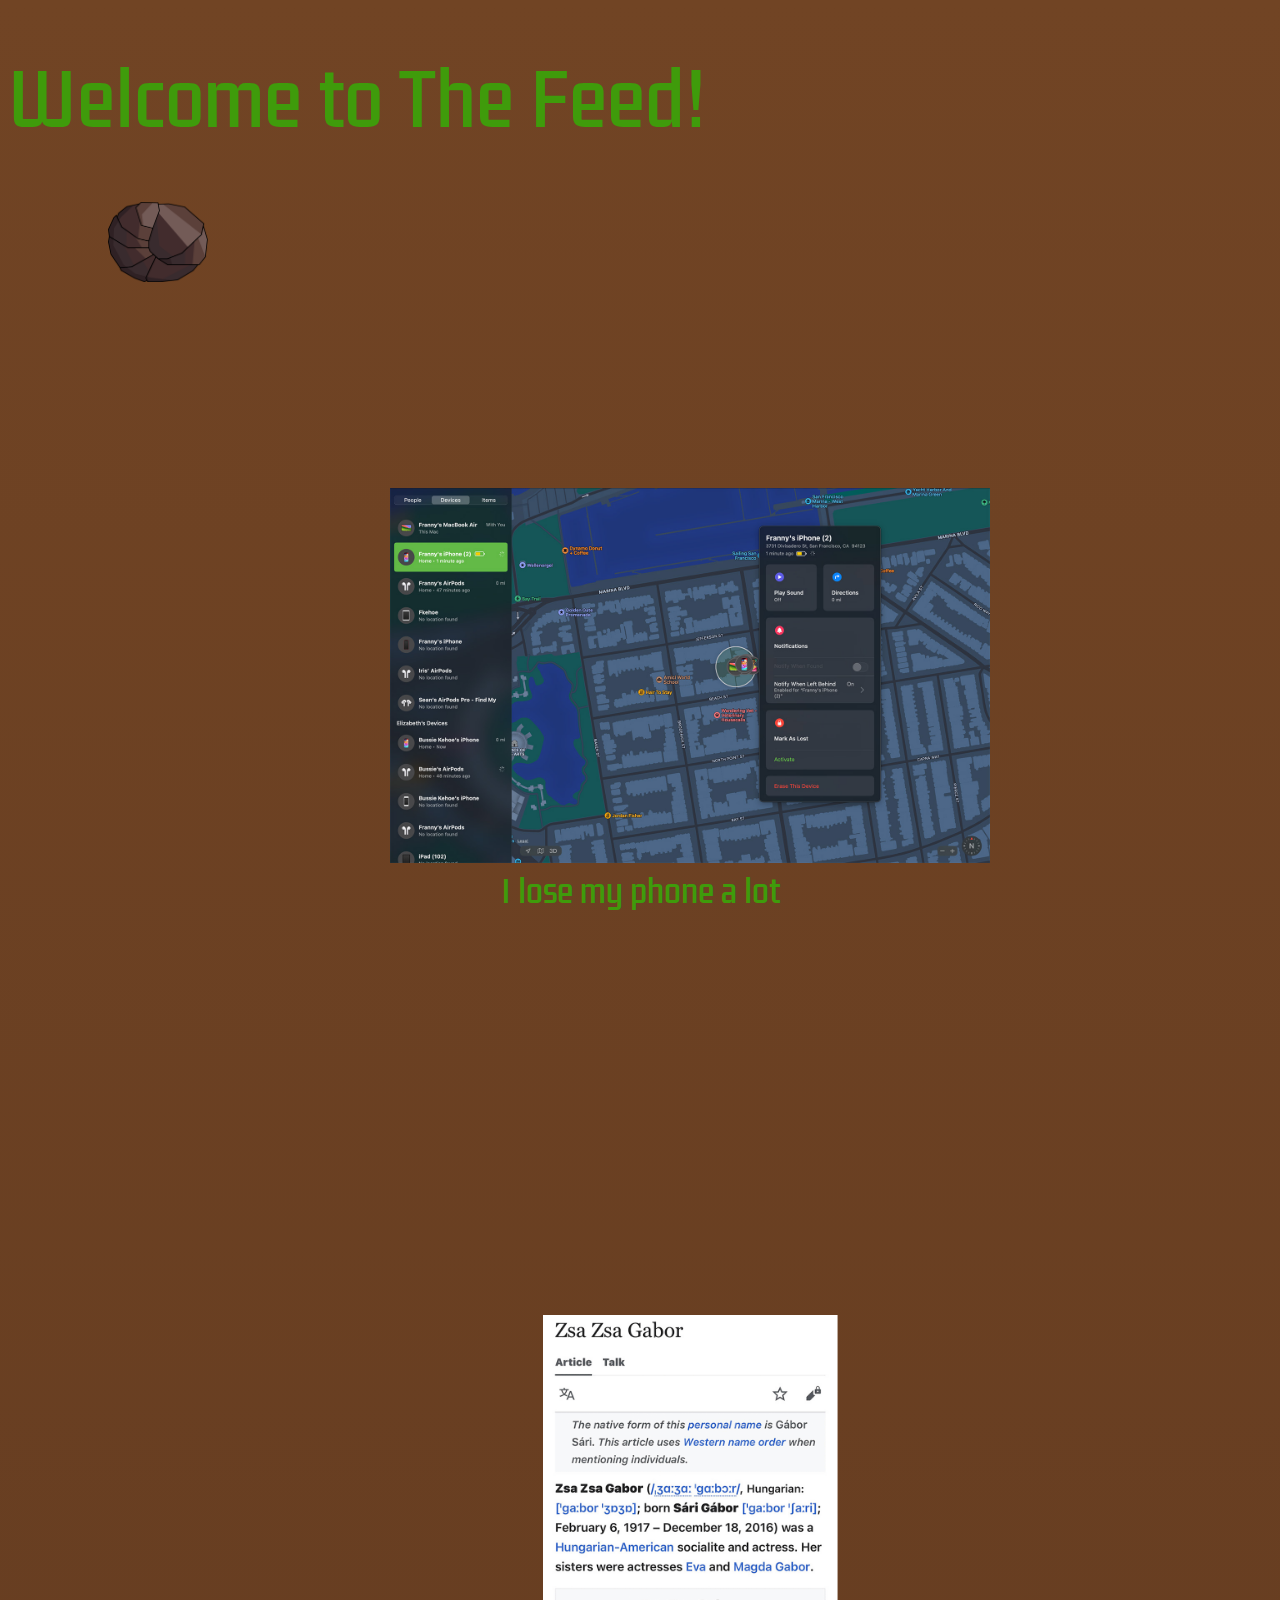
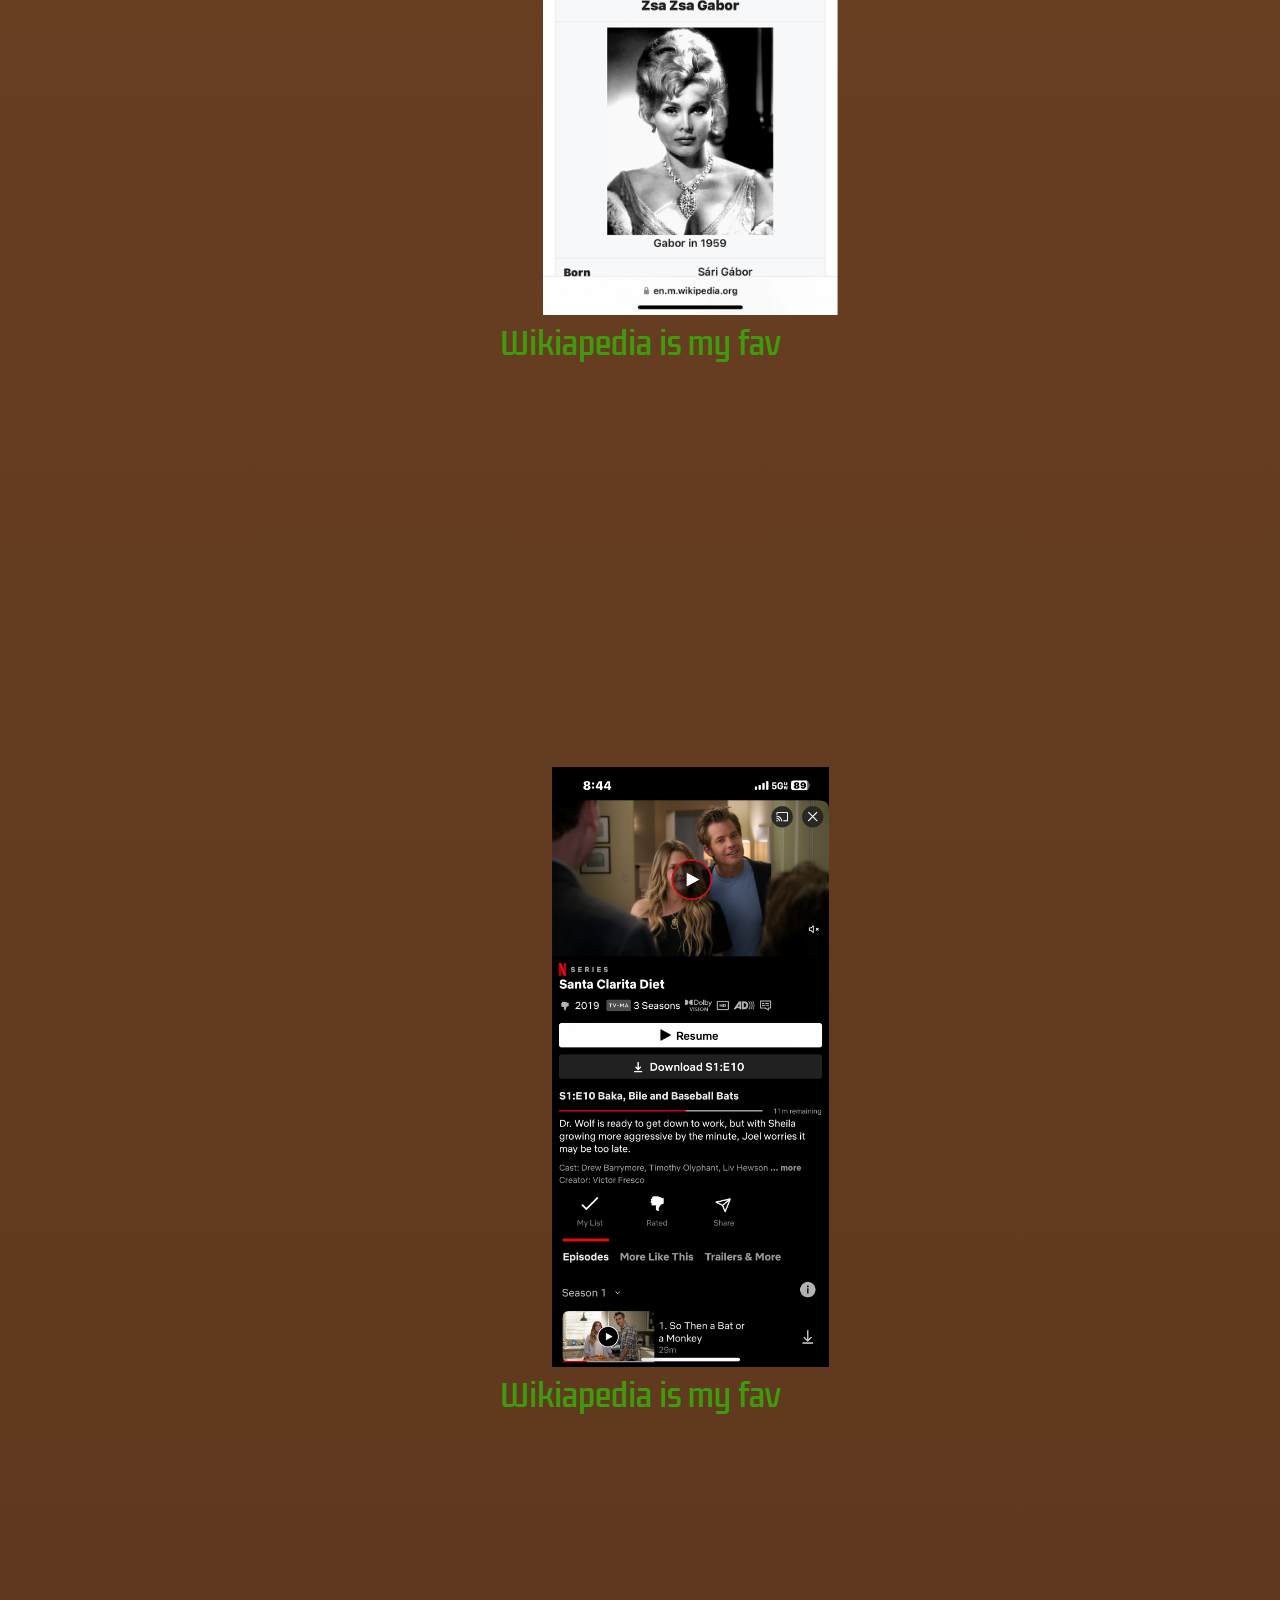
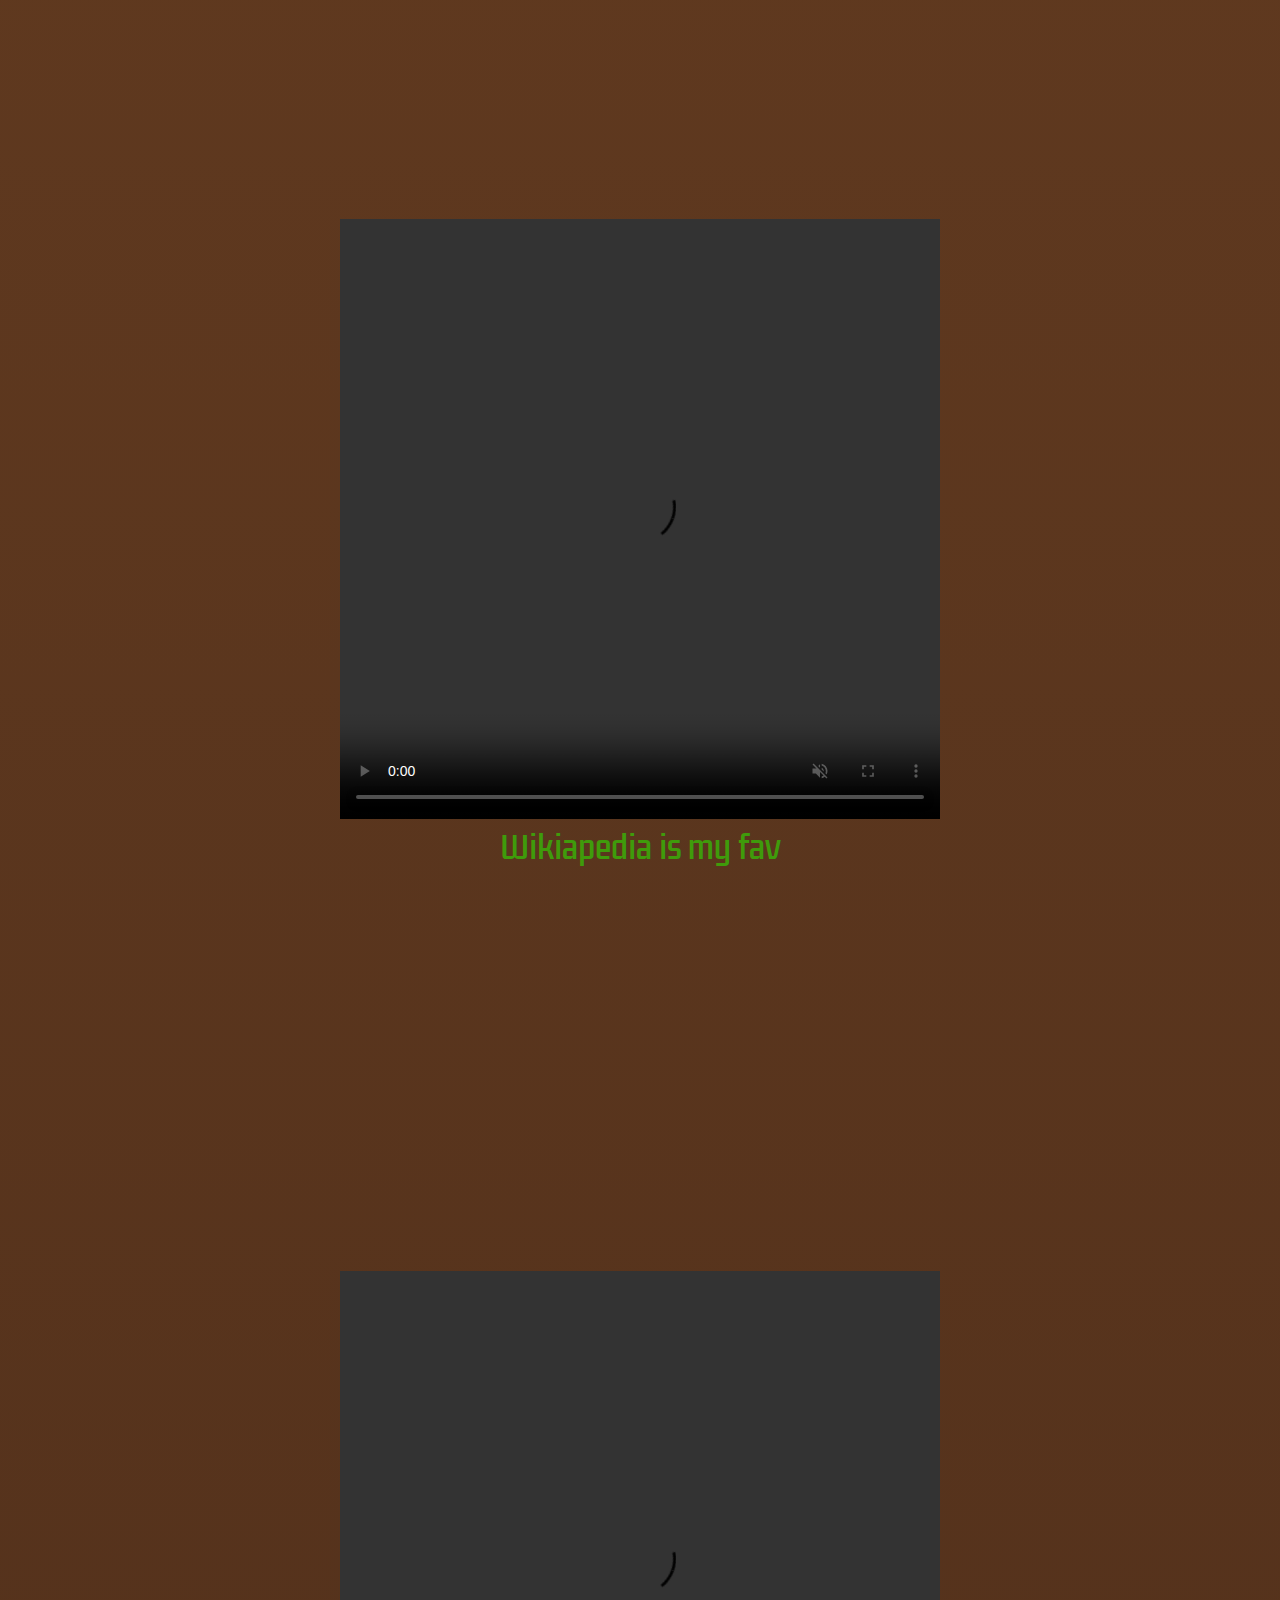
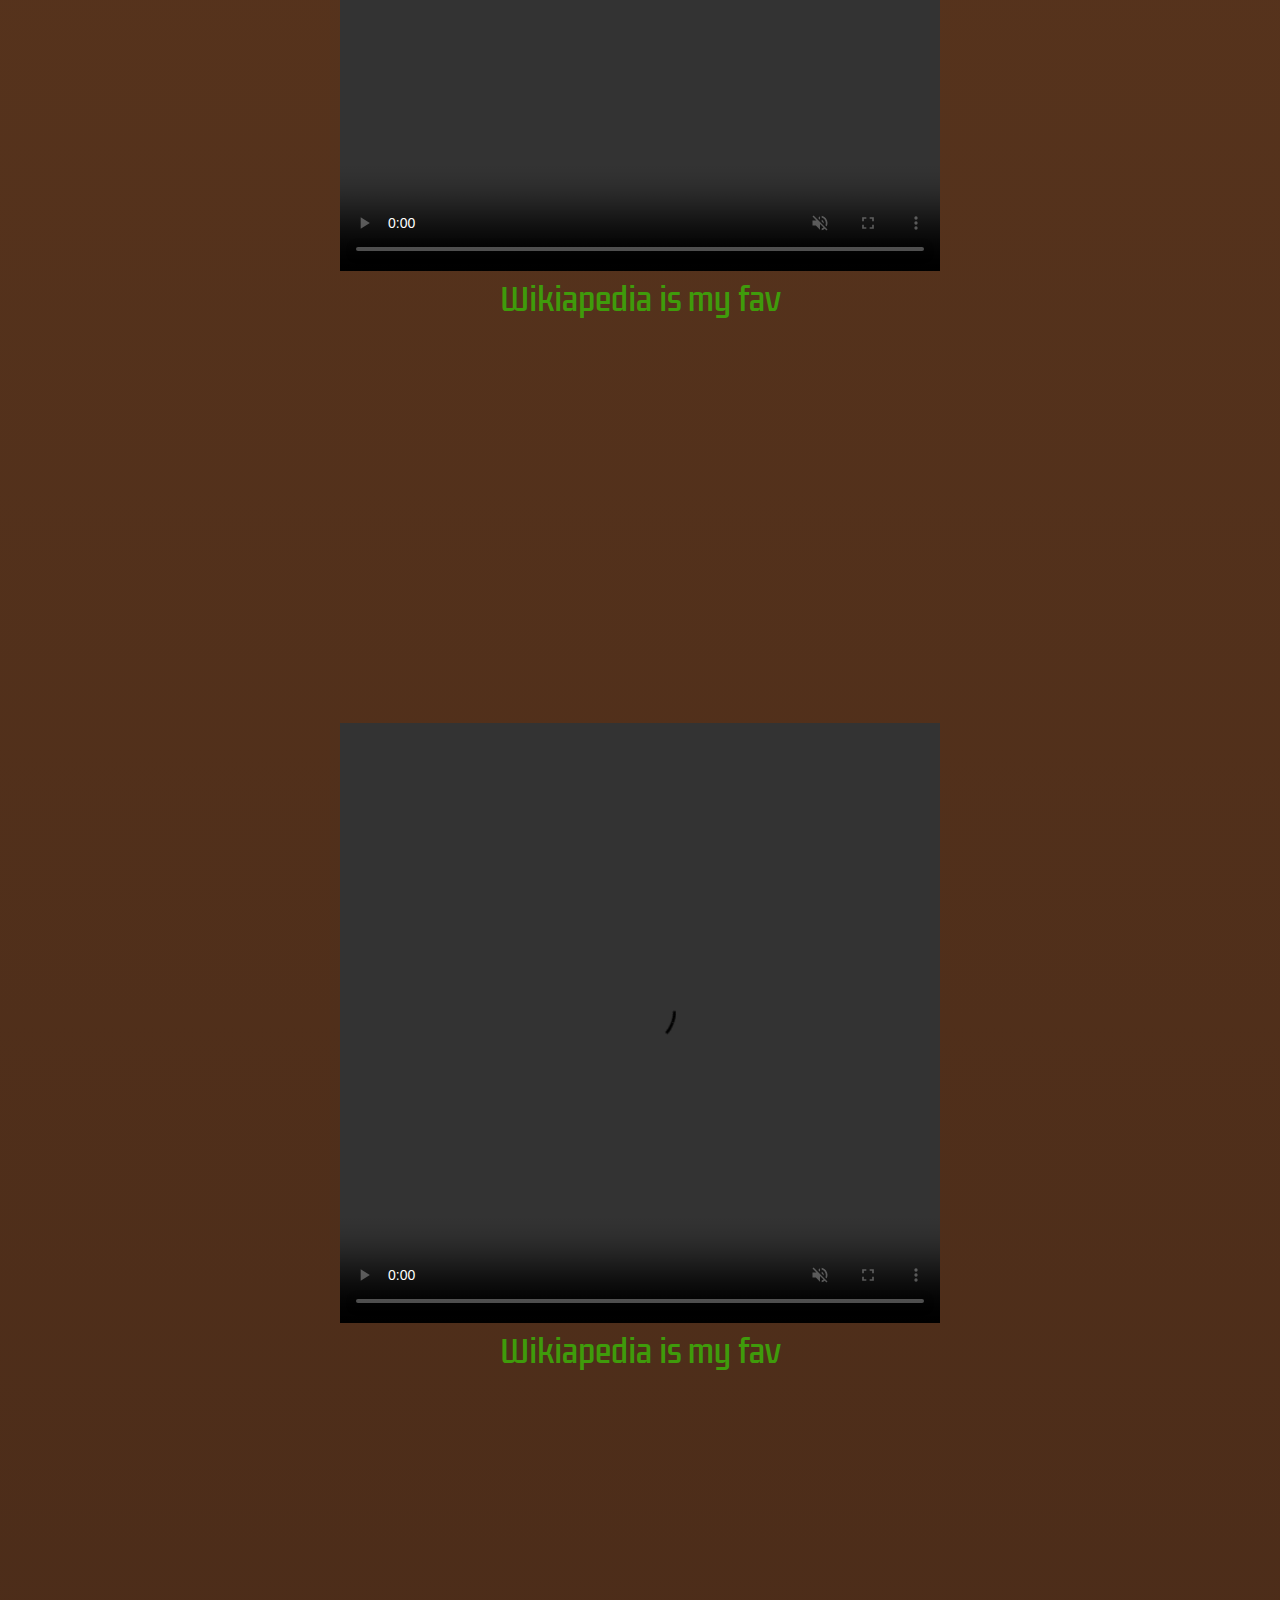
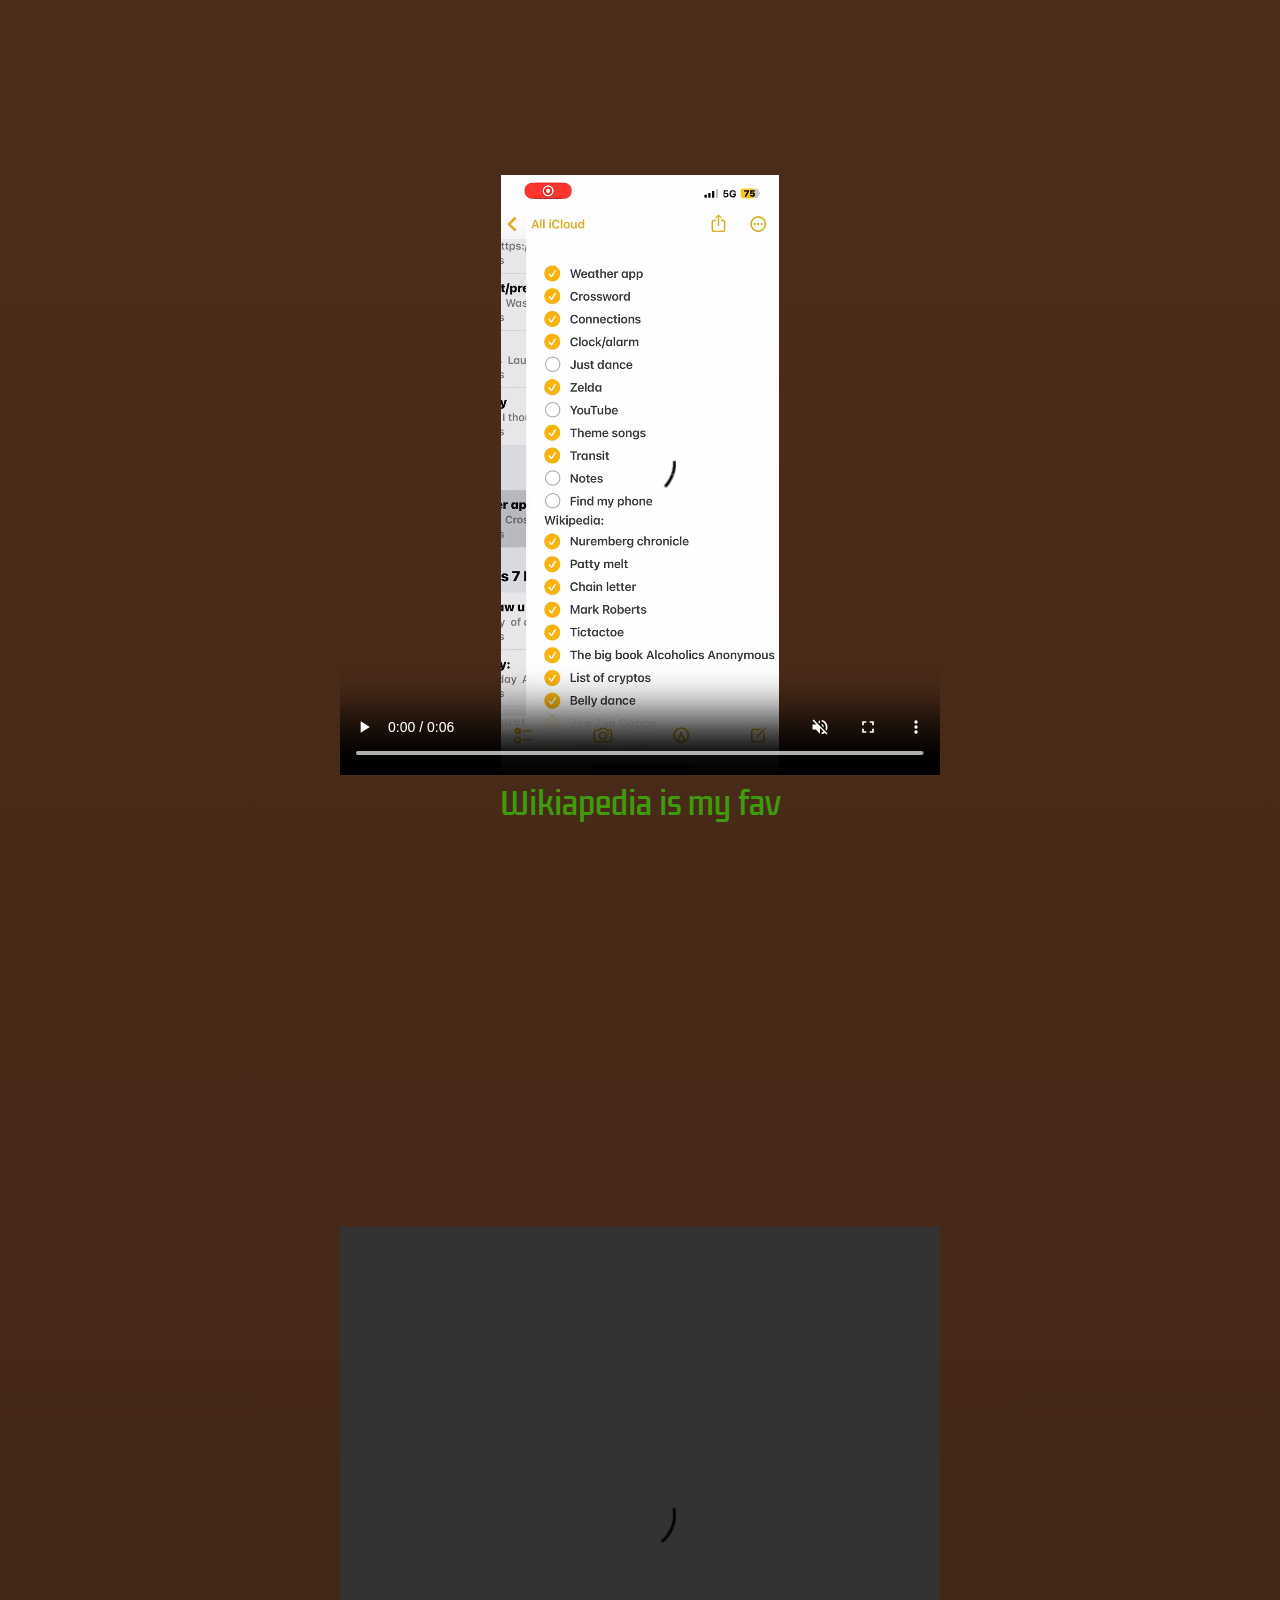
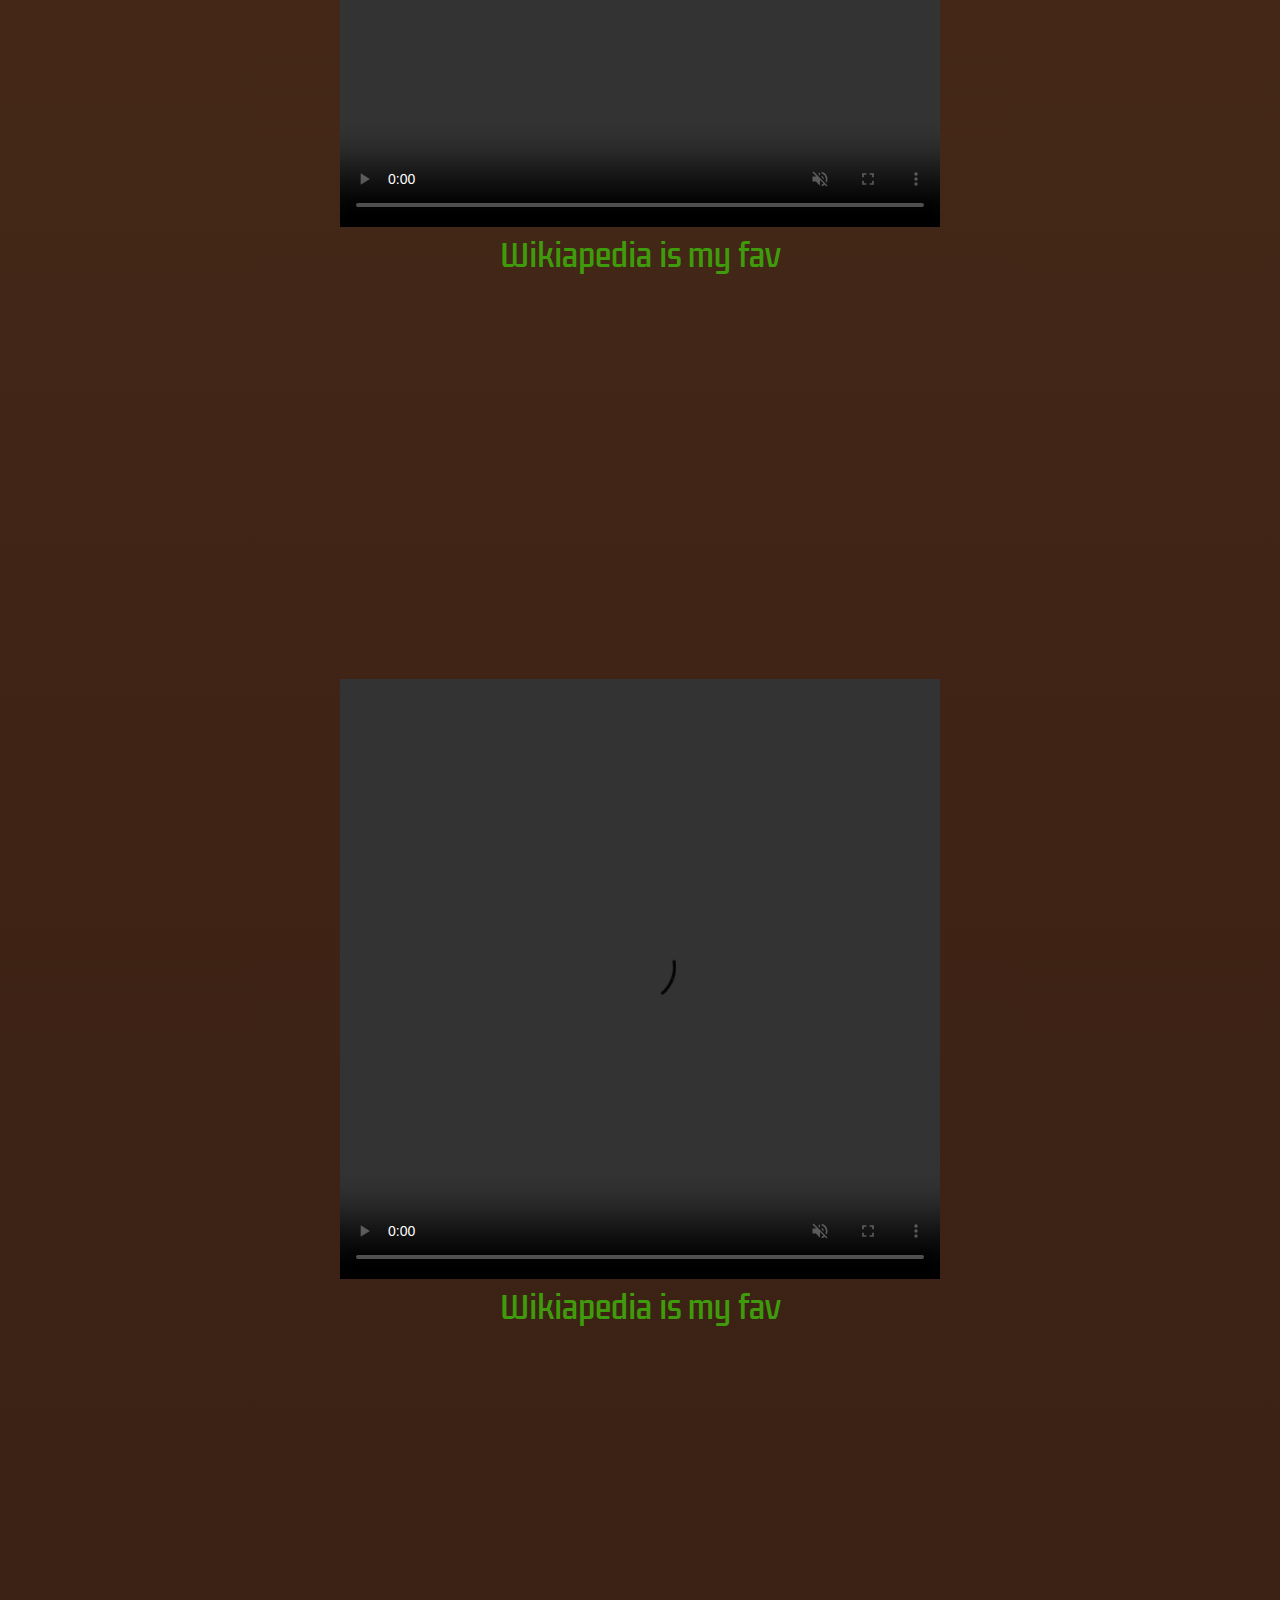
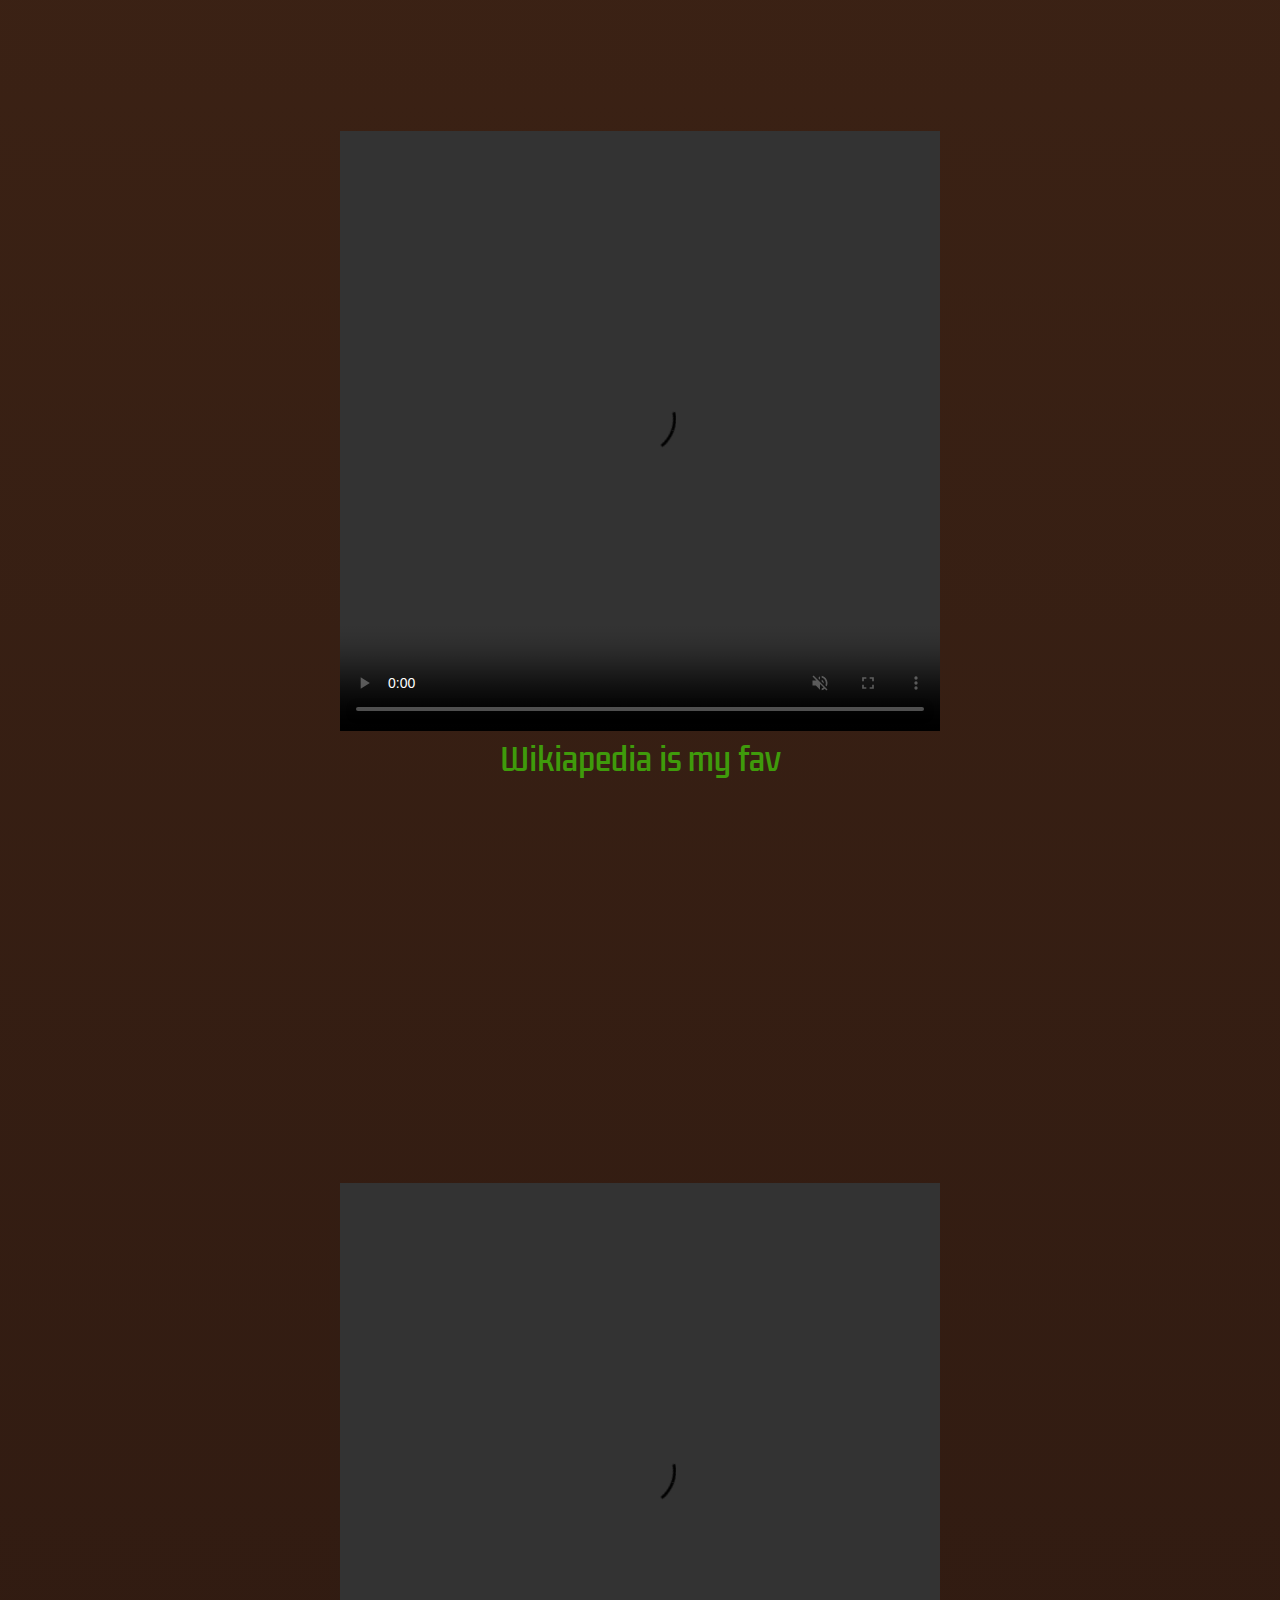
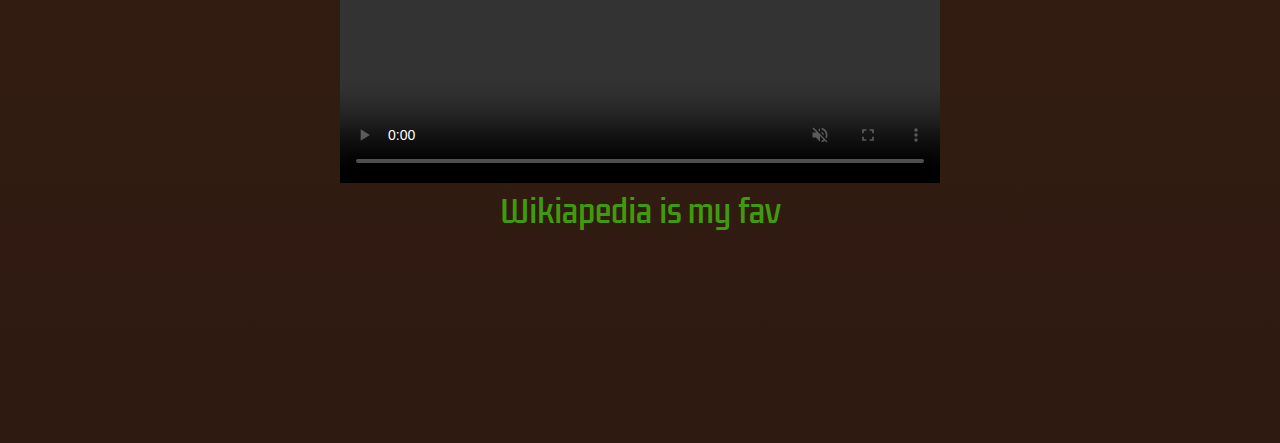
==== commit d9aa2cab: "first finish final update before class" ====
--- a/feedpage/feedpage.html
+++ b/feedpage/feedpage.html
@@ -17,18 +17,25 @@
 </head>
 
 <body>
-        <h1>Welcome to The Feed!</h1>
-        
+      
+    
+<h1>Welcome to The Feed!</h1>
+
+
+
 <nav>
-        <a href="../index.html">BACK...</a>
+    <a href="../index.html"><img src="img/pillbug5.png" alt="Roly Poly rolled up"></a>
 </nav>
+
+<article>
+
 <figure>
 <img id="findphone" src="img/findmyphone.jpg" alt="Find My app opened on computer and Franny's iphone sound is playing">
 <figcaption>I lose my phone a lot</figcaption>
 </figure>
 
 <figure>
-<img src="img/wiki.gif" alt="Apple alarm going off at 9:32 am">
+<img id="wiki" src="img/wiki.gif" alt="Apple alarm going off at 9:32 am">
 <figcaption>Wikiapedia is my fav</figcaption>
 </figure>
 
@@ -77,6 +84,8 @@
     <figcaption>Wikiapedia is my fav</figcaption>
 </figure>
 
+</article>
+
 </body>
                    
 </html>--- a/feedpage/css/feedpage.css
+++ b/feedpage/css/feedpage.css
@@ -22,6 +22,7 @@
     font-family: "Kdam Thmor Pro", sans-serif;
     font-weight: 400;
     font-style: normal
+    text-align: center
 }
 
 nav a {
@@ -33,7 +34,7 @@
     font-style: normal
 }
 
-img{
+#wiki{
     width: 295px;
     height: 600px;
 }
@@ -44,6 +45,23 @@
 }
 
 #netflix{
-    width:
-    height:
+    width: 277px;
+    height: 600px;
+}
+
+article{
+    display: flex;
+    flex-direction: column;
+    text-align: center;
+}
+
+figure{
+    margin-top: 200px;
+    margin-bottom: 200px;
+}
+
+img{
+    height: 80px;
+    width: 100px;
+    margin-left: 100px;
 }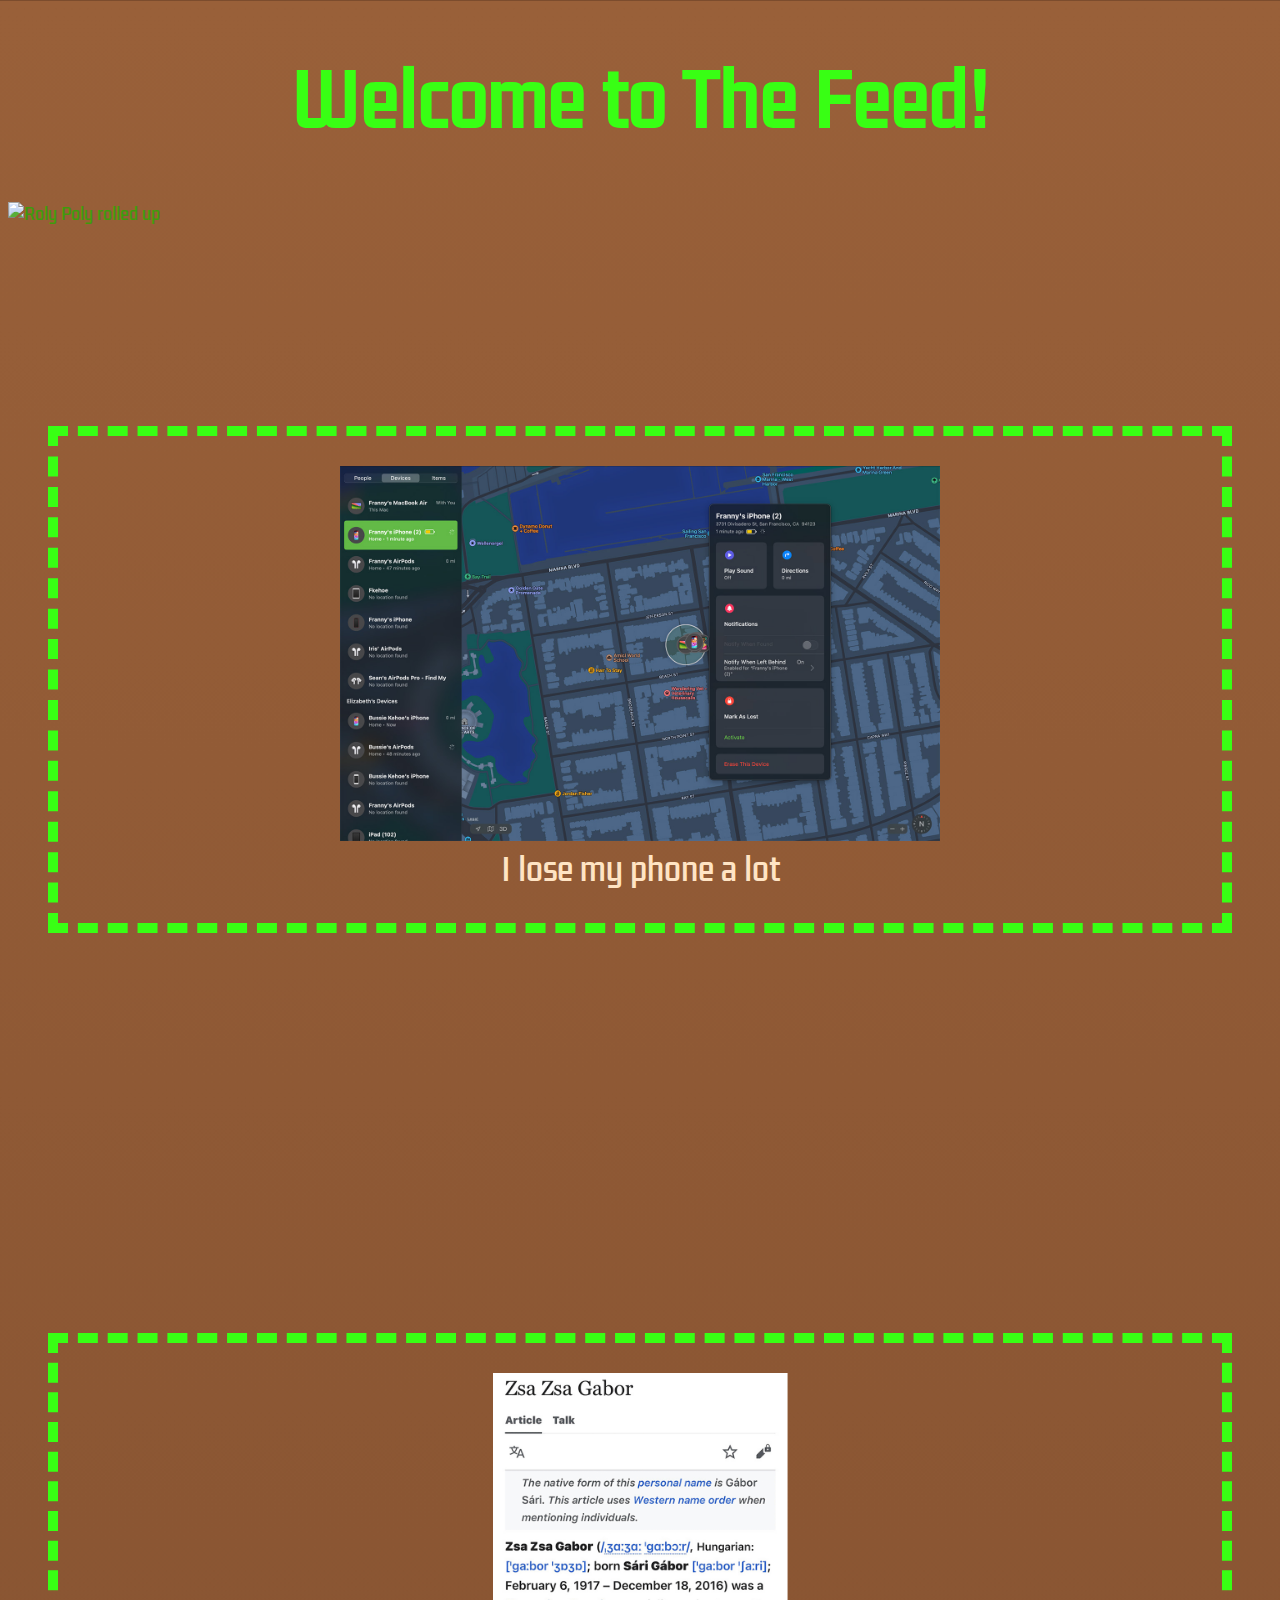
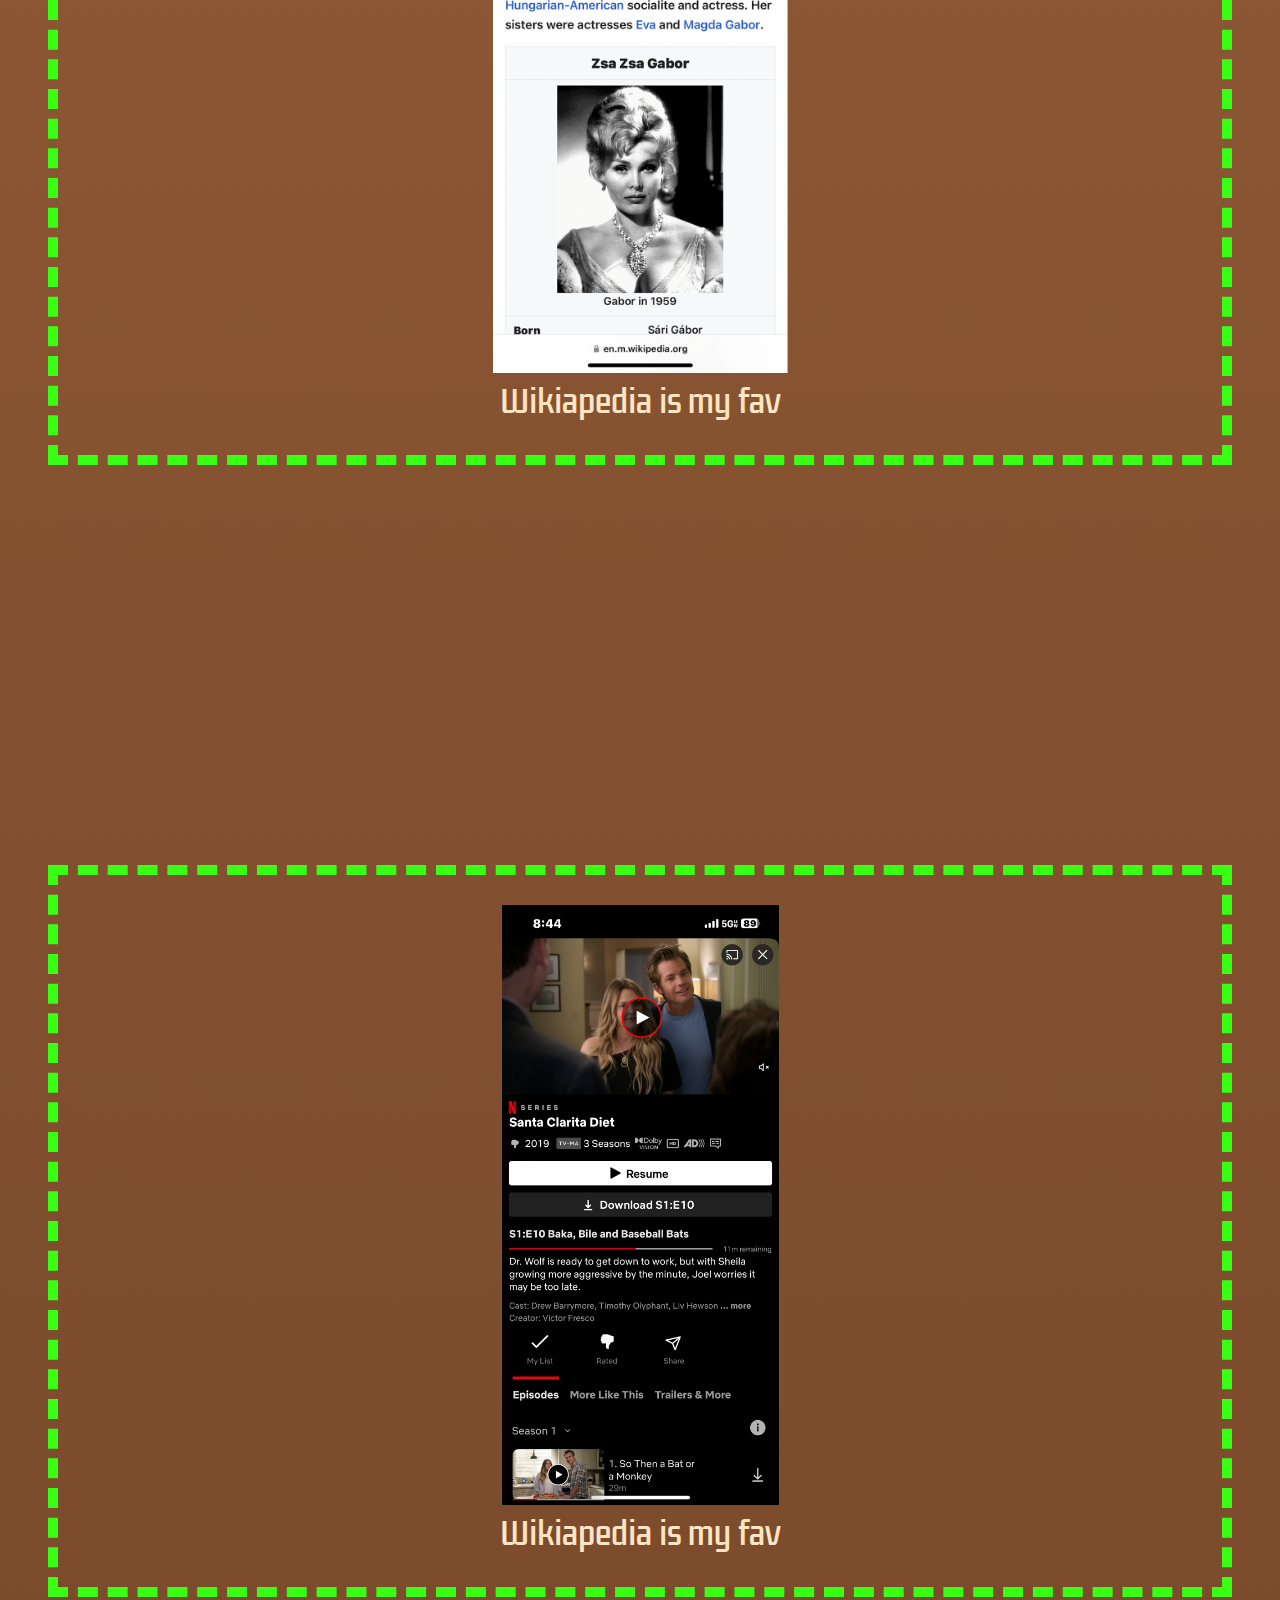
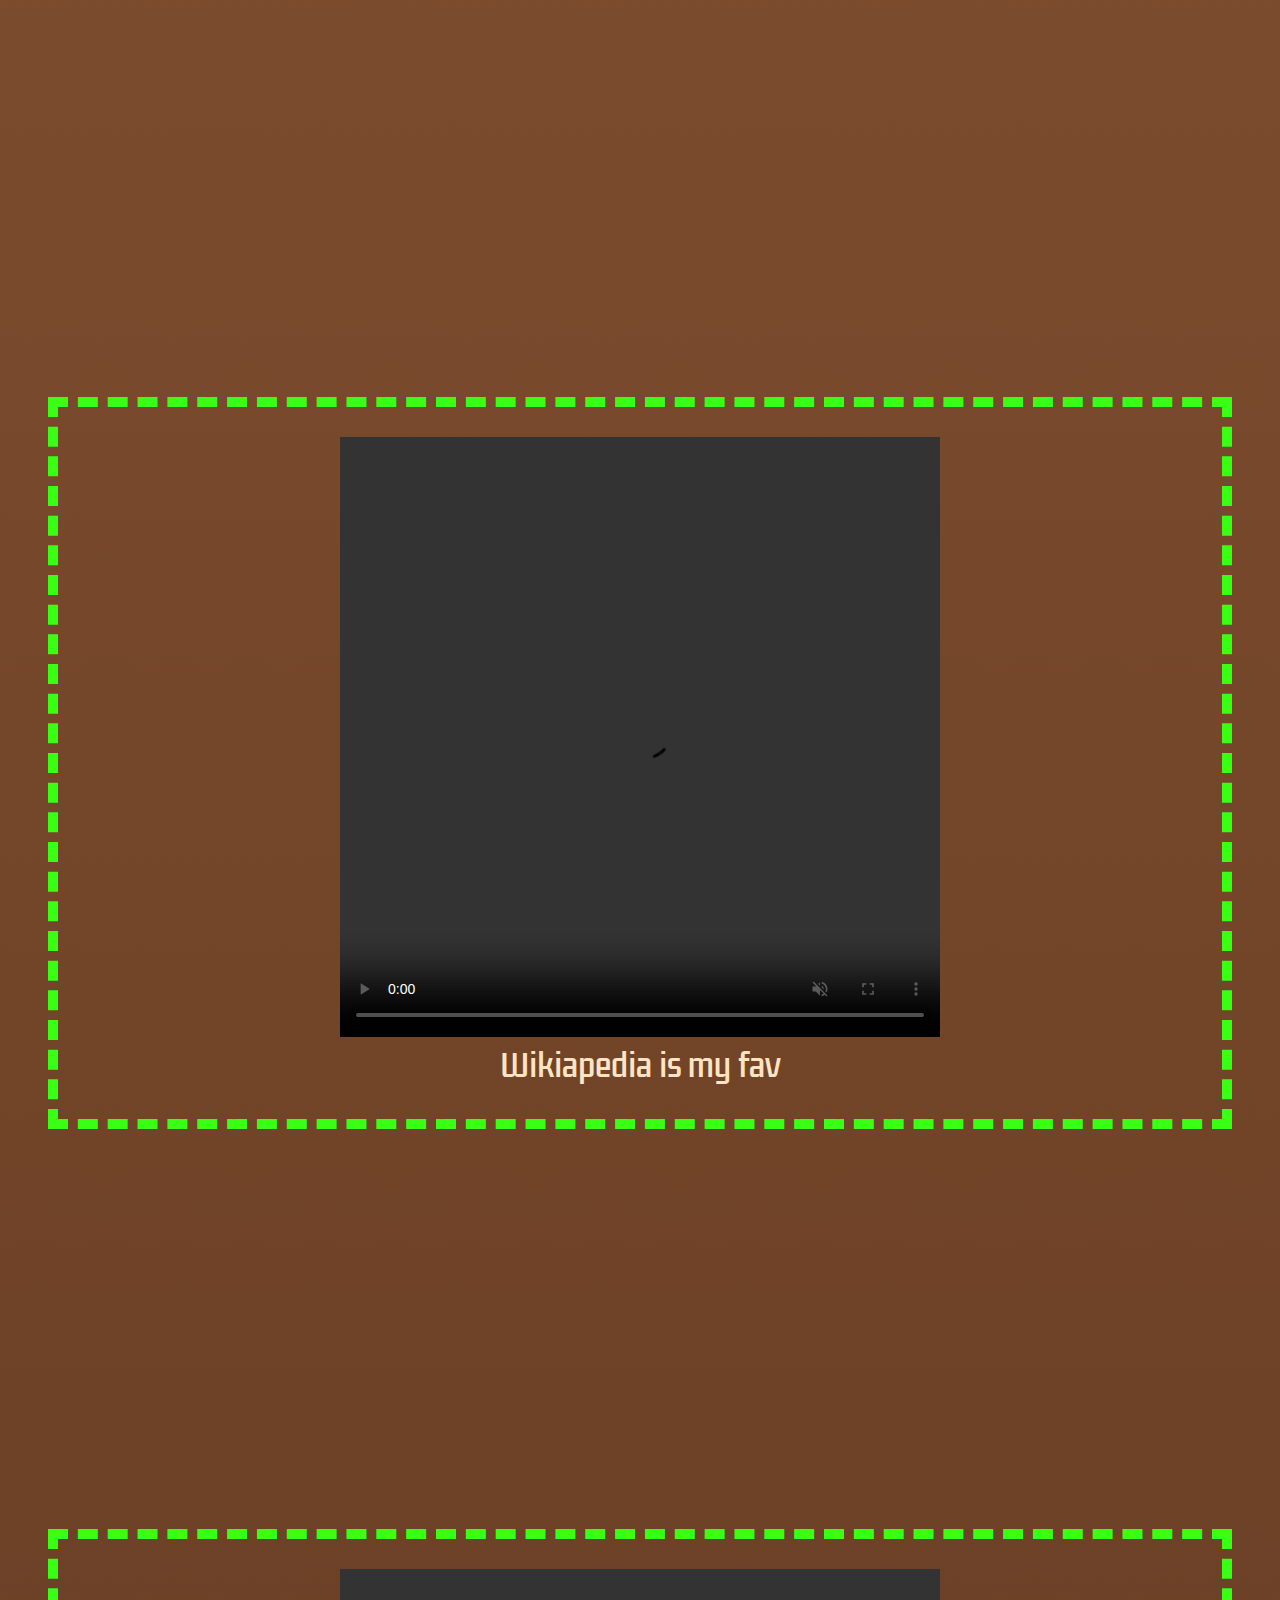
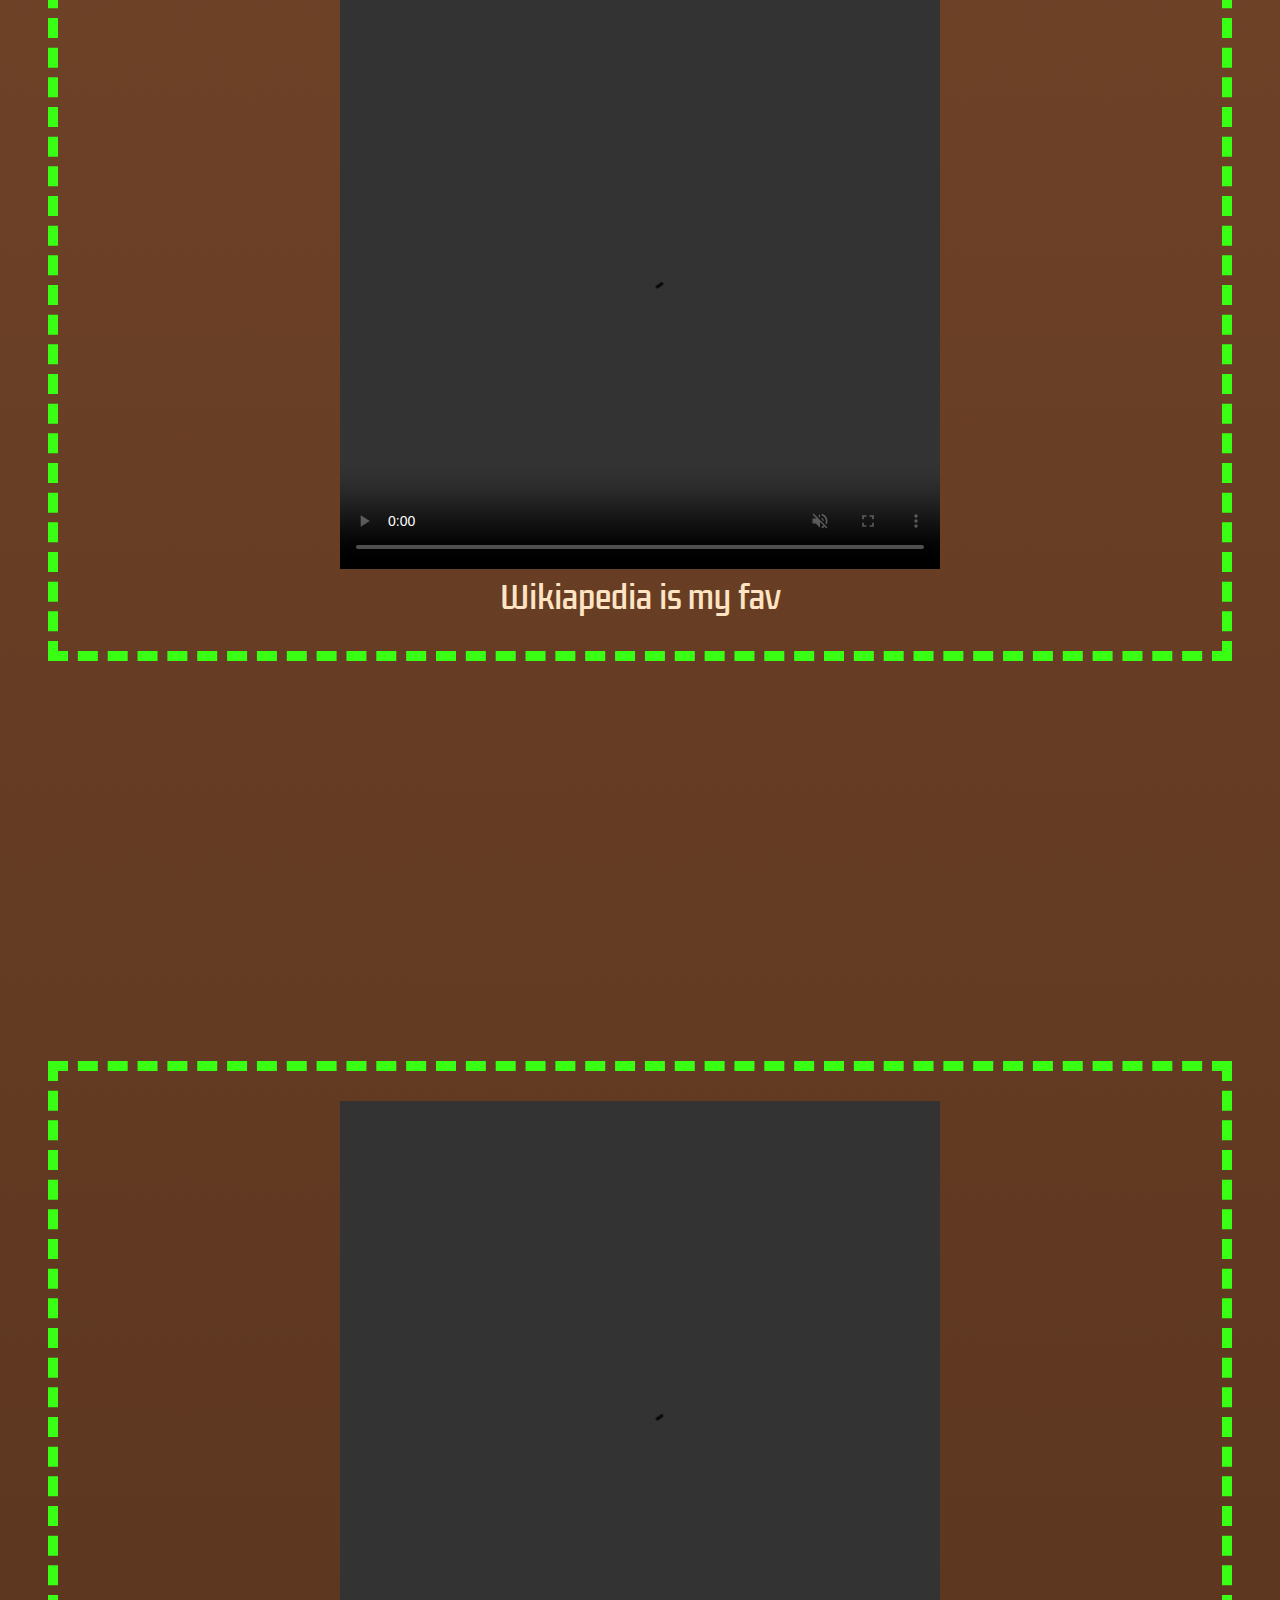
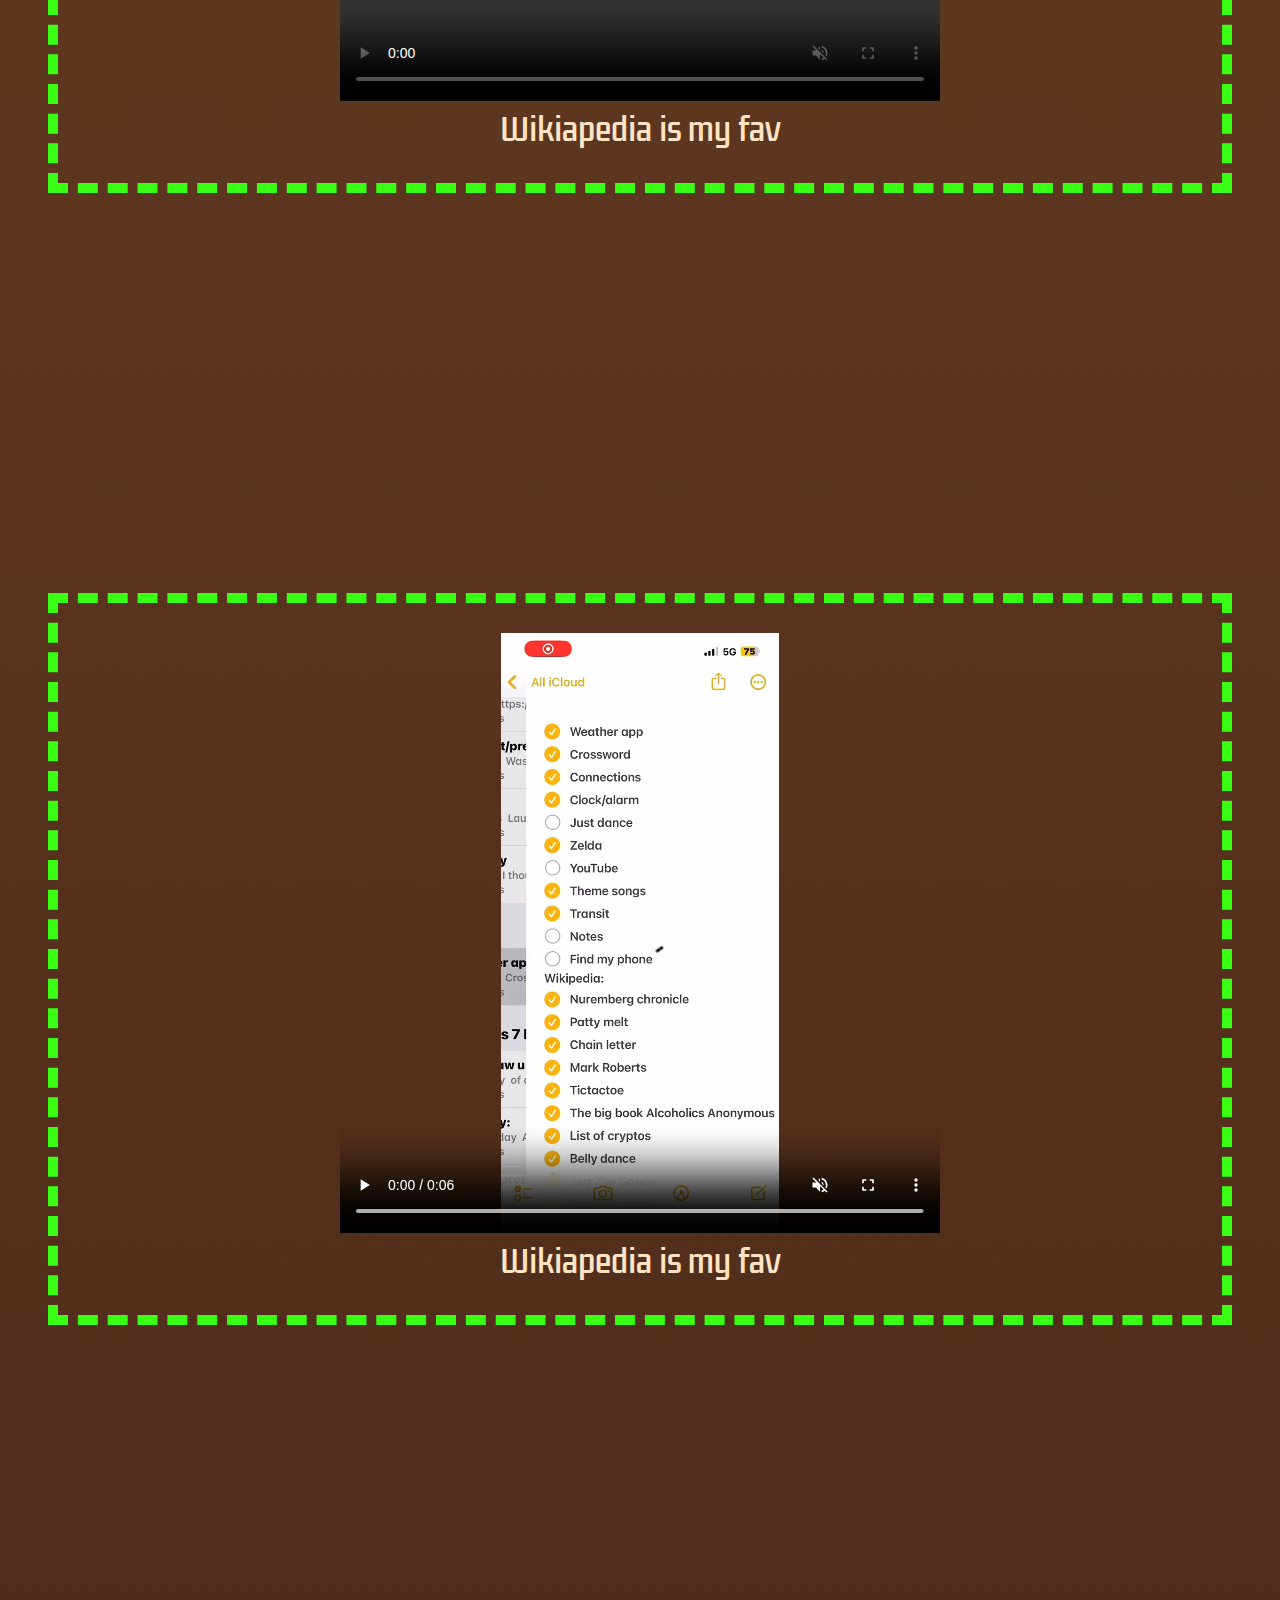
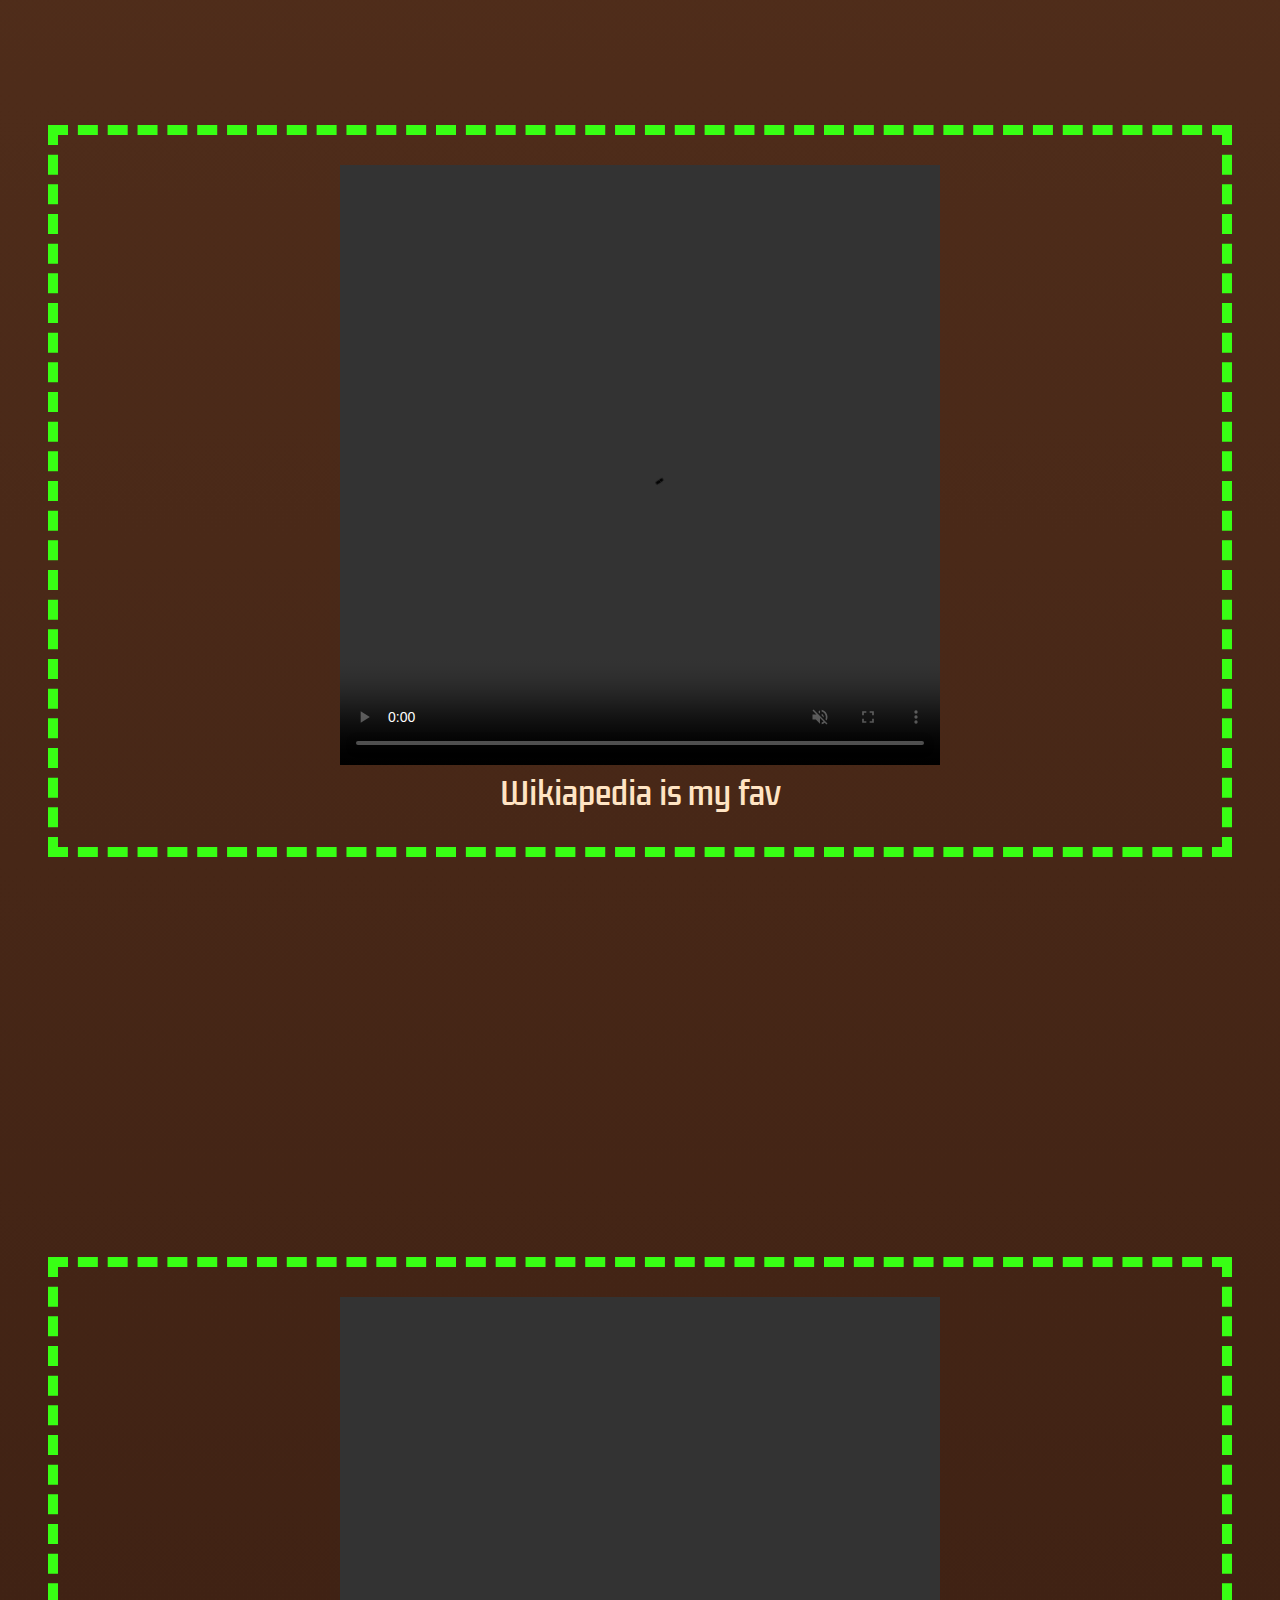
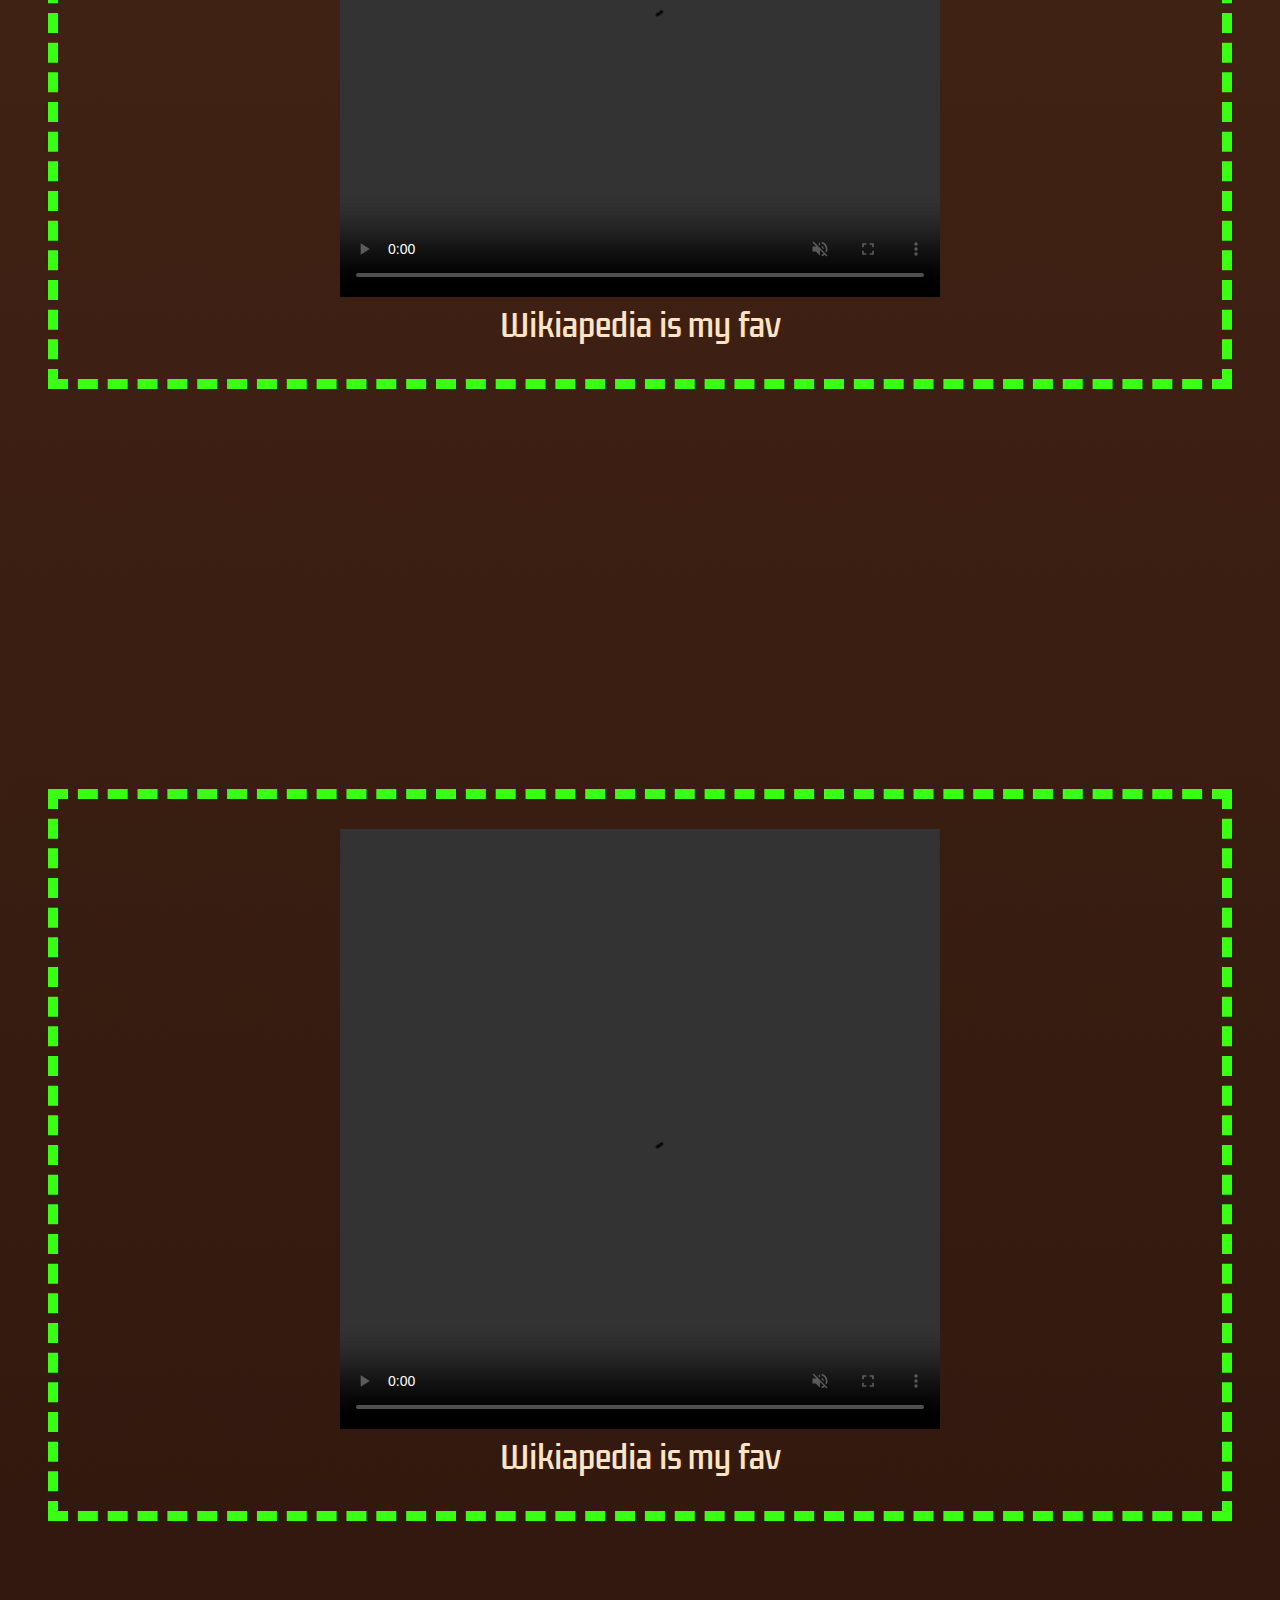
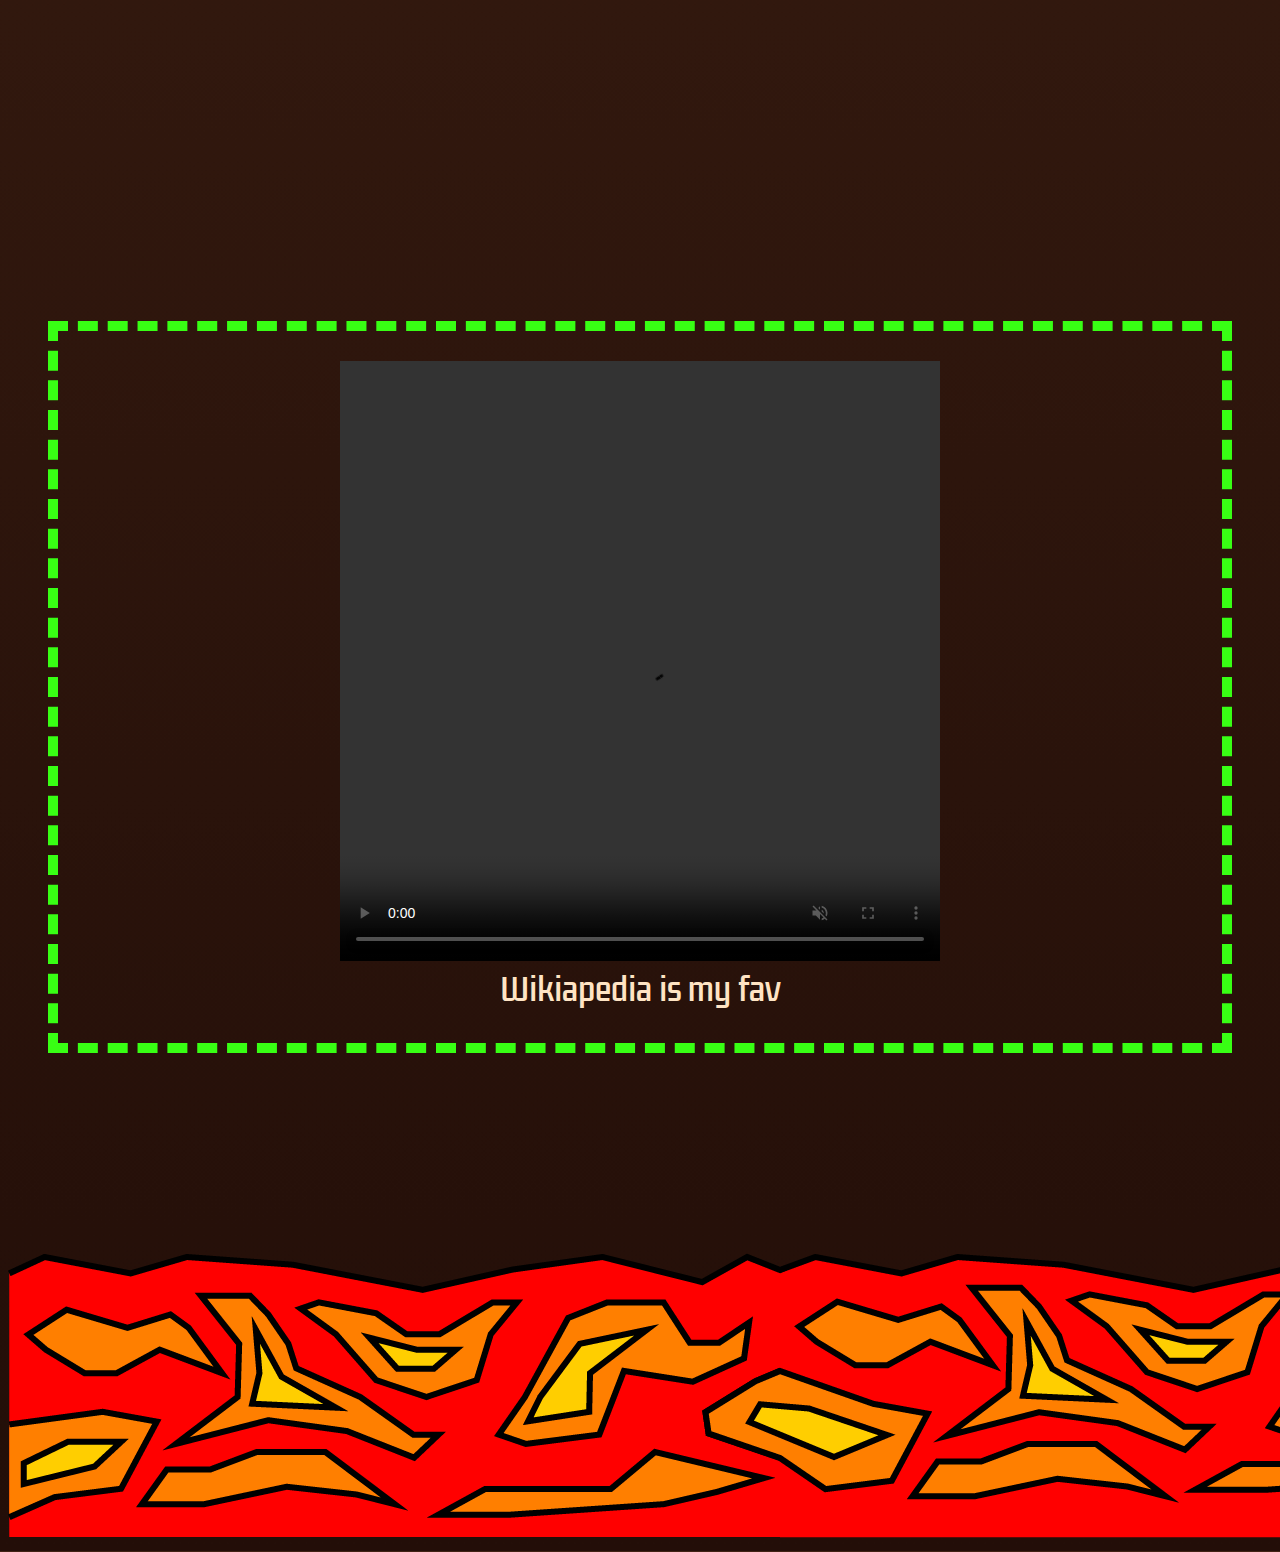
==== commit 6f9c51d1: "slay" ====
--- a/feedpage/feedpage.html
+++ b/feedpage/feedpage.html
@@ -86,6 +86,8 @@
 
 </article>
 
+    <img id="lava" src="img/lava.png" alt="lava pool clipart"
+
 </body>
                    
 </html>--- a/feedpage/css/feedpage.css
+++ b/feedpage/css/feedpage.css
@@ -1,9 +1,9 @@
 body {
-    background-image: linear-gradient(#714424, #2f1a11);
+    background-image: linear-gradient(#996039, #230e08);
   }
 
 figcaption {
-    color: #3f9b0b;
+    color: bisque;
     font-size:30px;
     font-family: "Kdam Thmor Pro", sans-serif;
     font-weight: 400;
@@ -17,12 +17,11 @@
 }
 
 h1{
-    color: #3f9b0b;
+    color: #38ff14;
     font-size: 70px;
     font-family: "Kdam Thmor Pro", sans-serif;
-    font-weight: 400;
-    font-style: normal
-    text-align: center
+    font-style: normal;
+    text-align: center;
 }
 
 nav a {
@@ -58,10 +57,19 @@
 figure{
     margin-top: 200px;
     margin-bottom: 200px;
+    border-style: dashed;
+    border-color: #38ff14;
+    border-width: 10px;
+    padding: 30px 30px 30px 30px;
+    
 }
 
 img{
     height: 80px;
     width: 100px;
-    margin-left: 100px;
+}
+
+#lava{
+    height: auto;
+    width: auto;
 }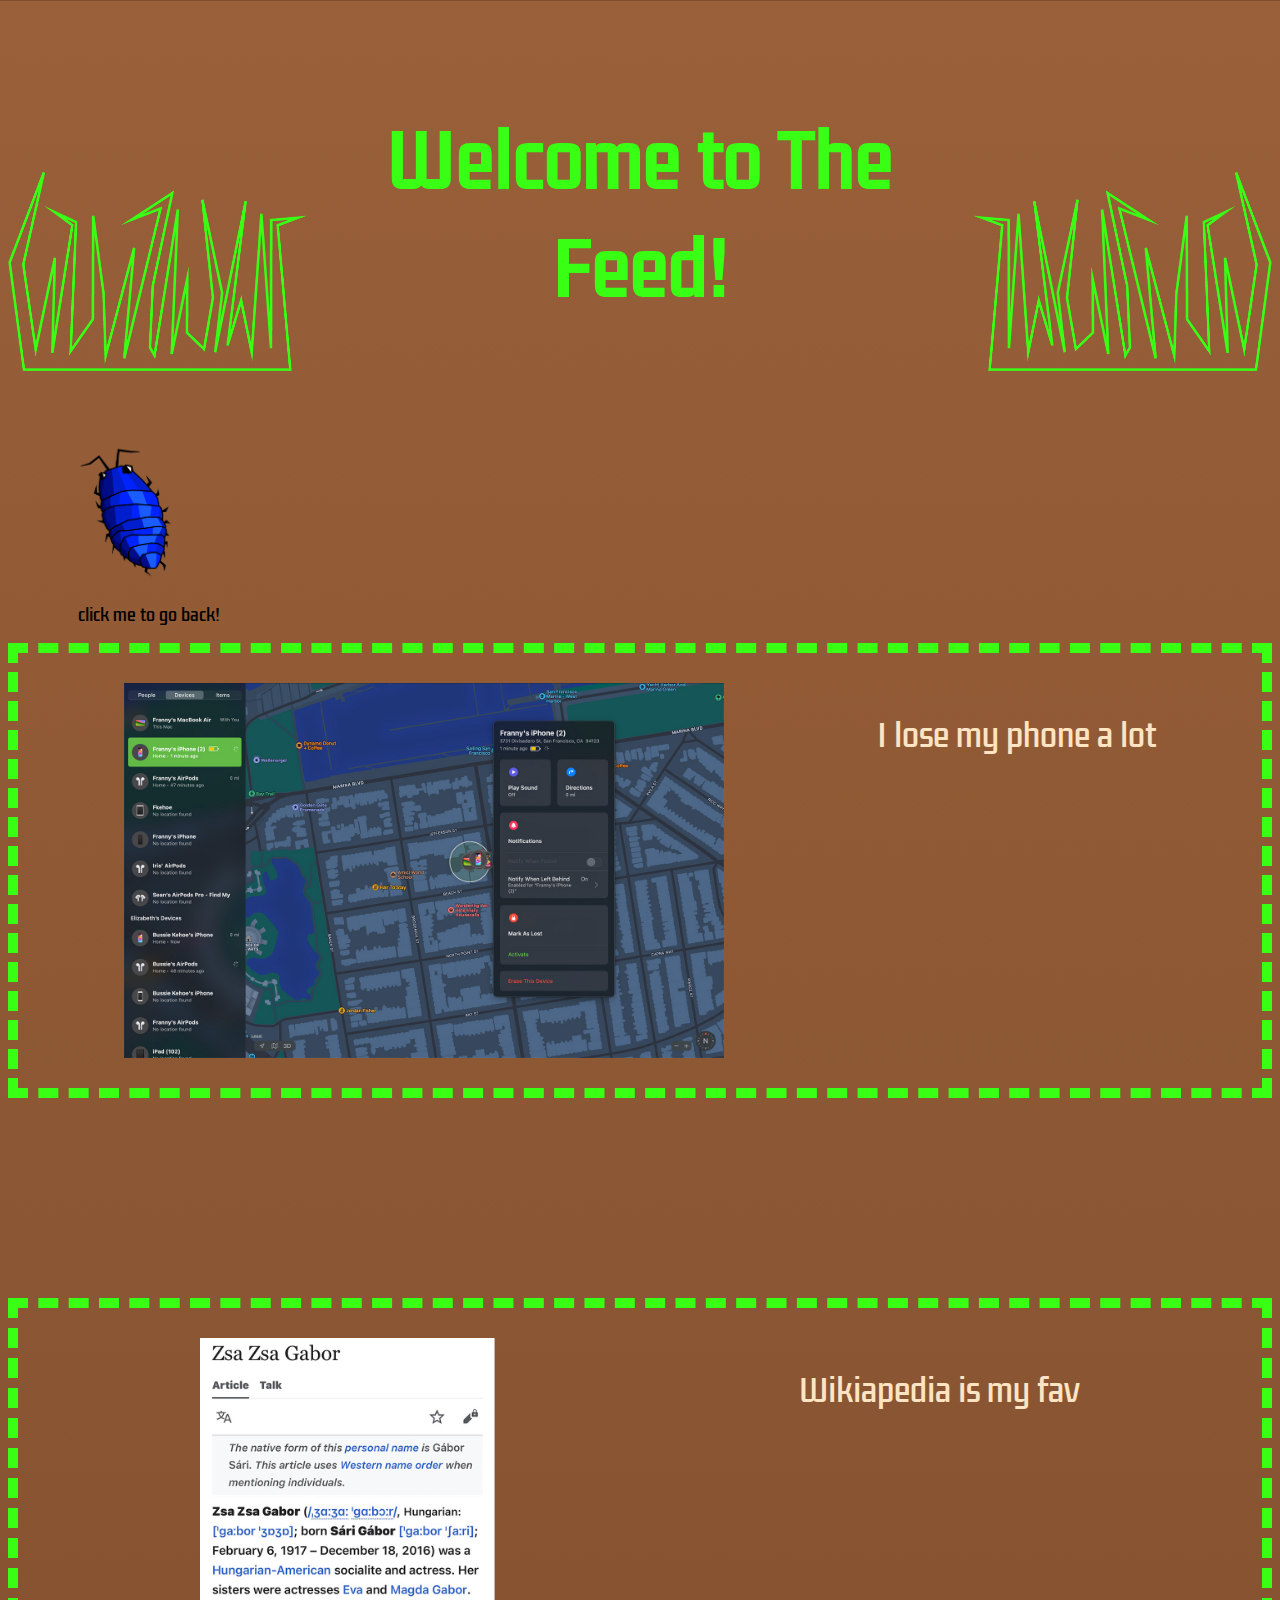
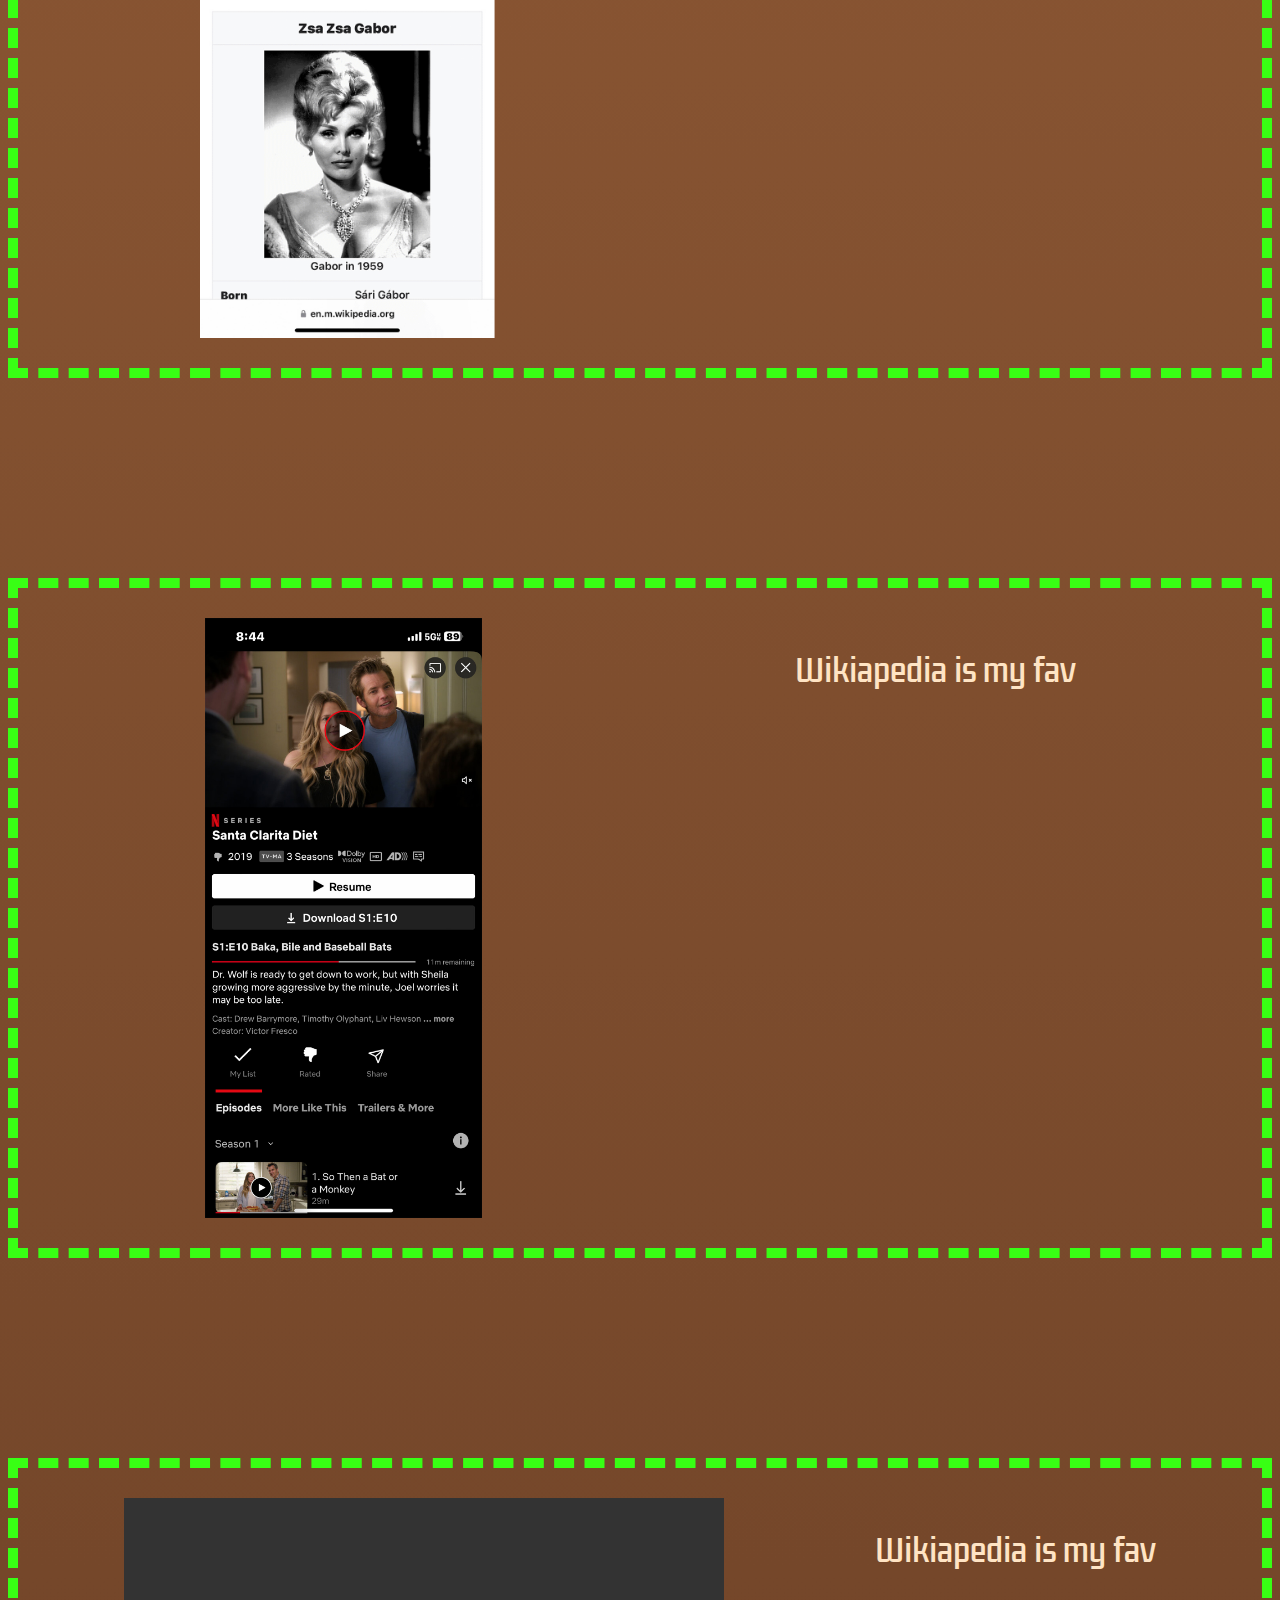
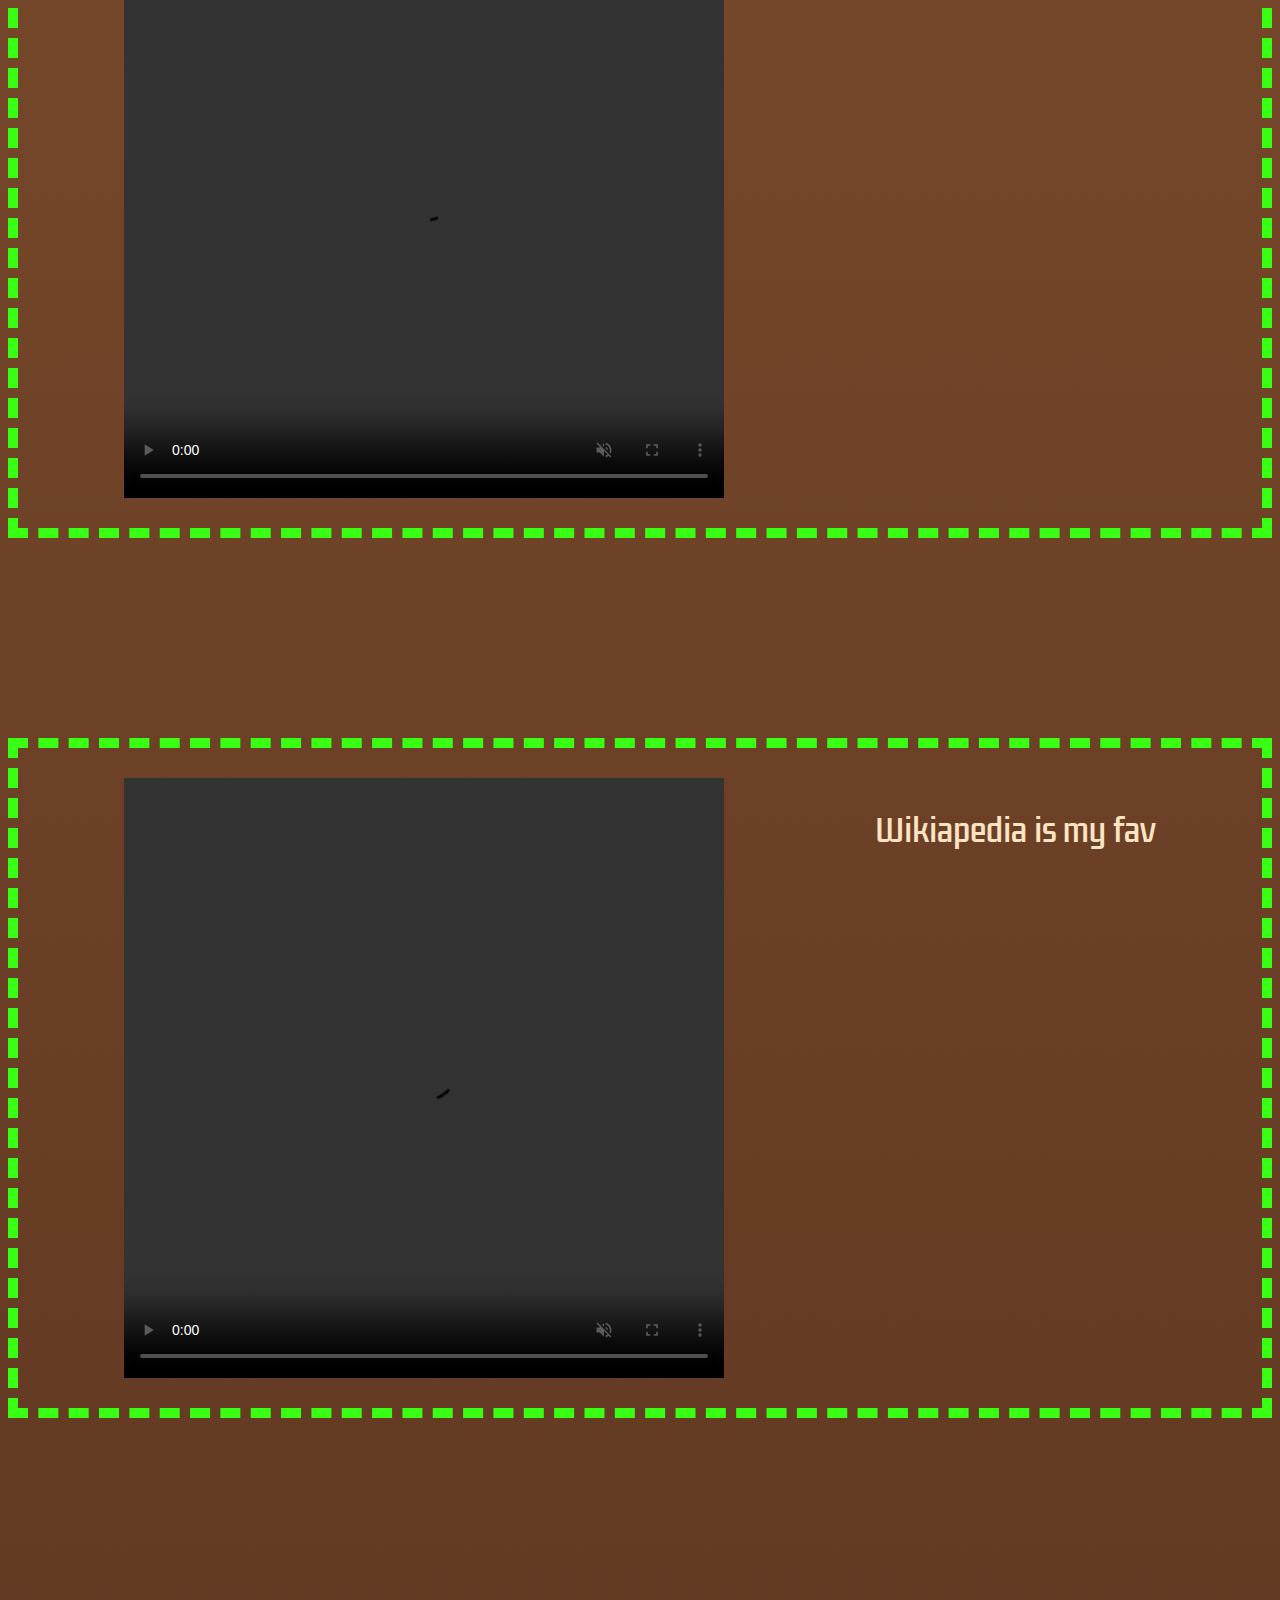
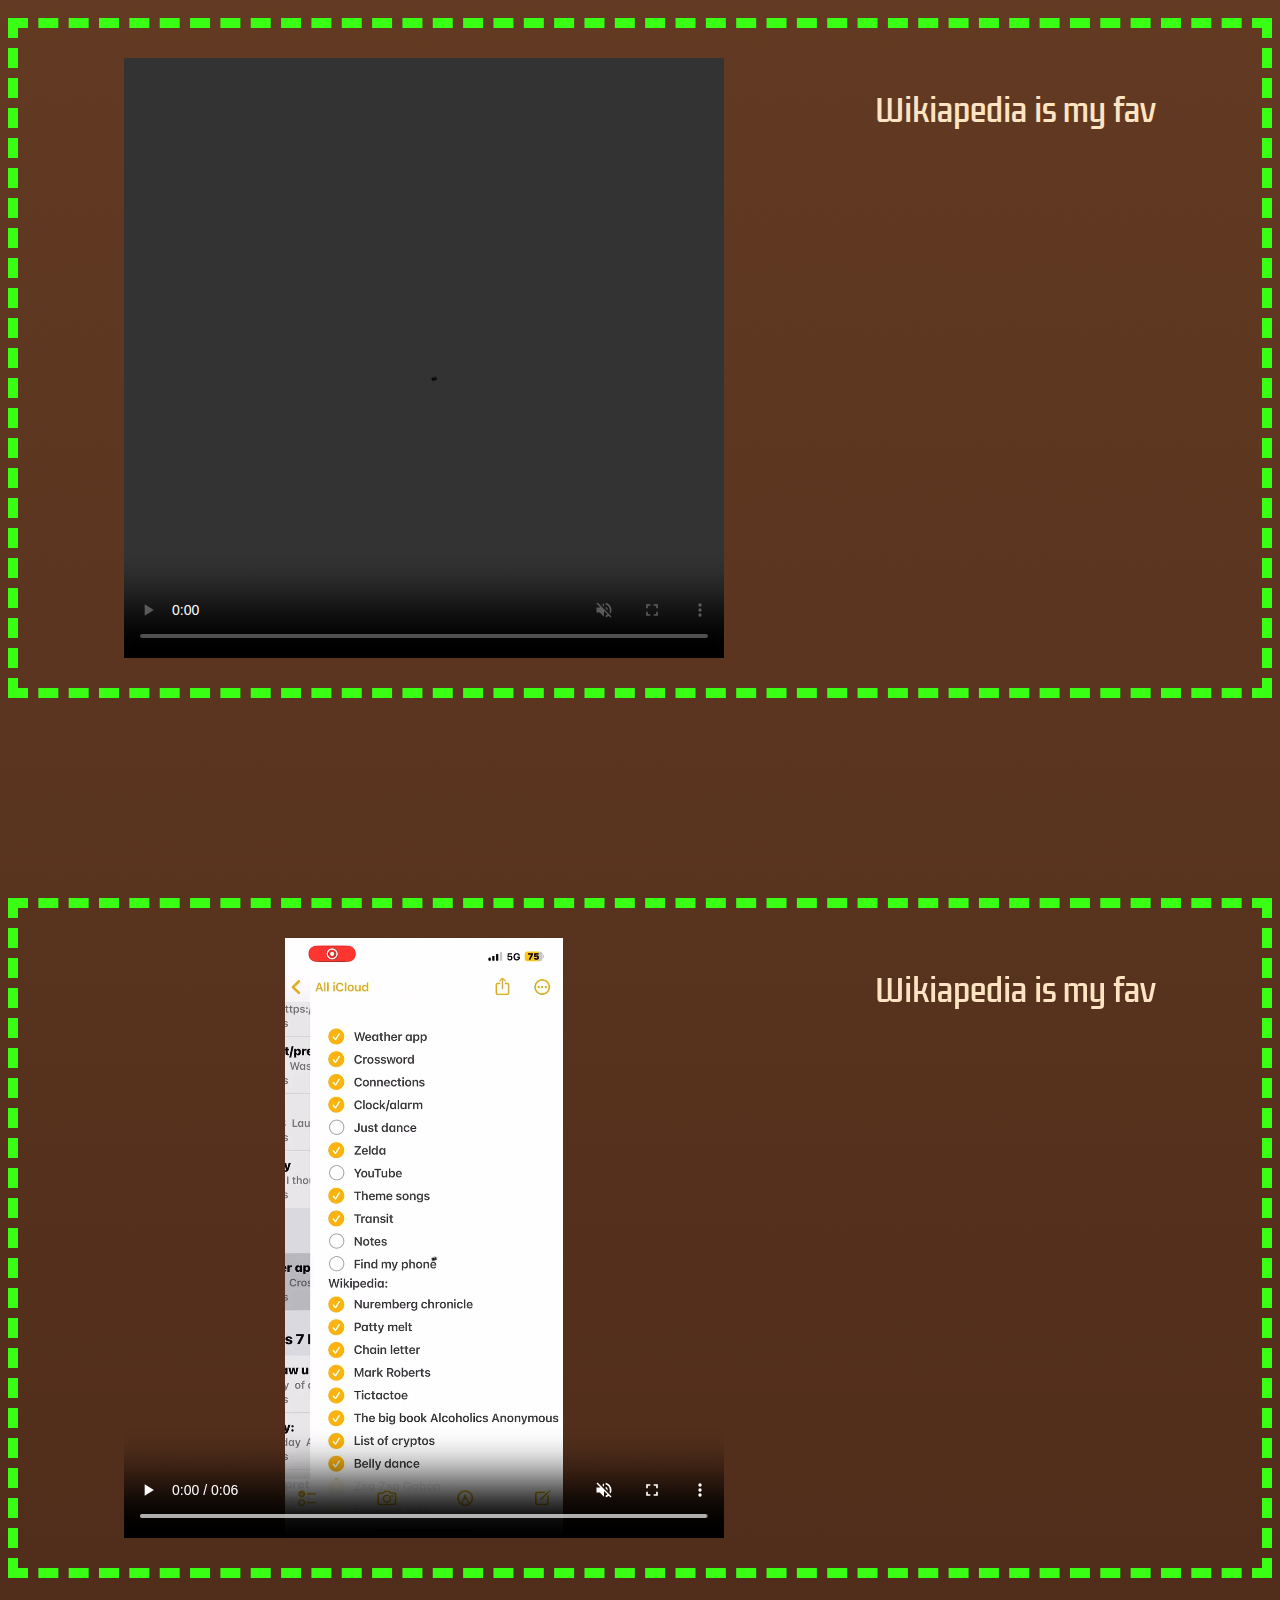
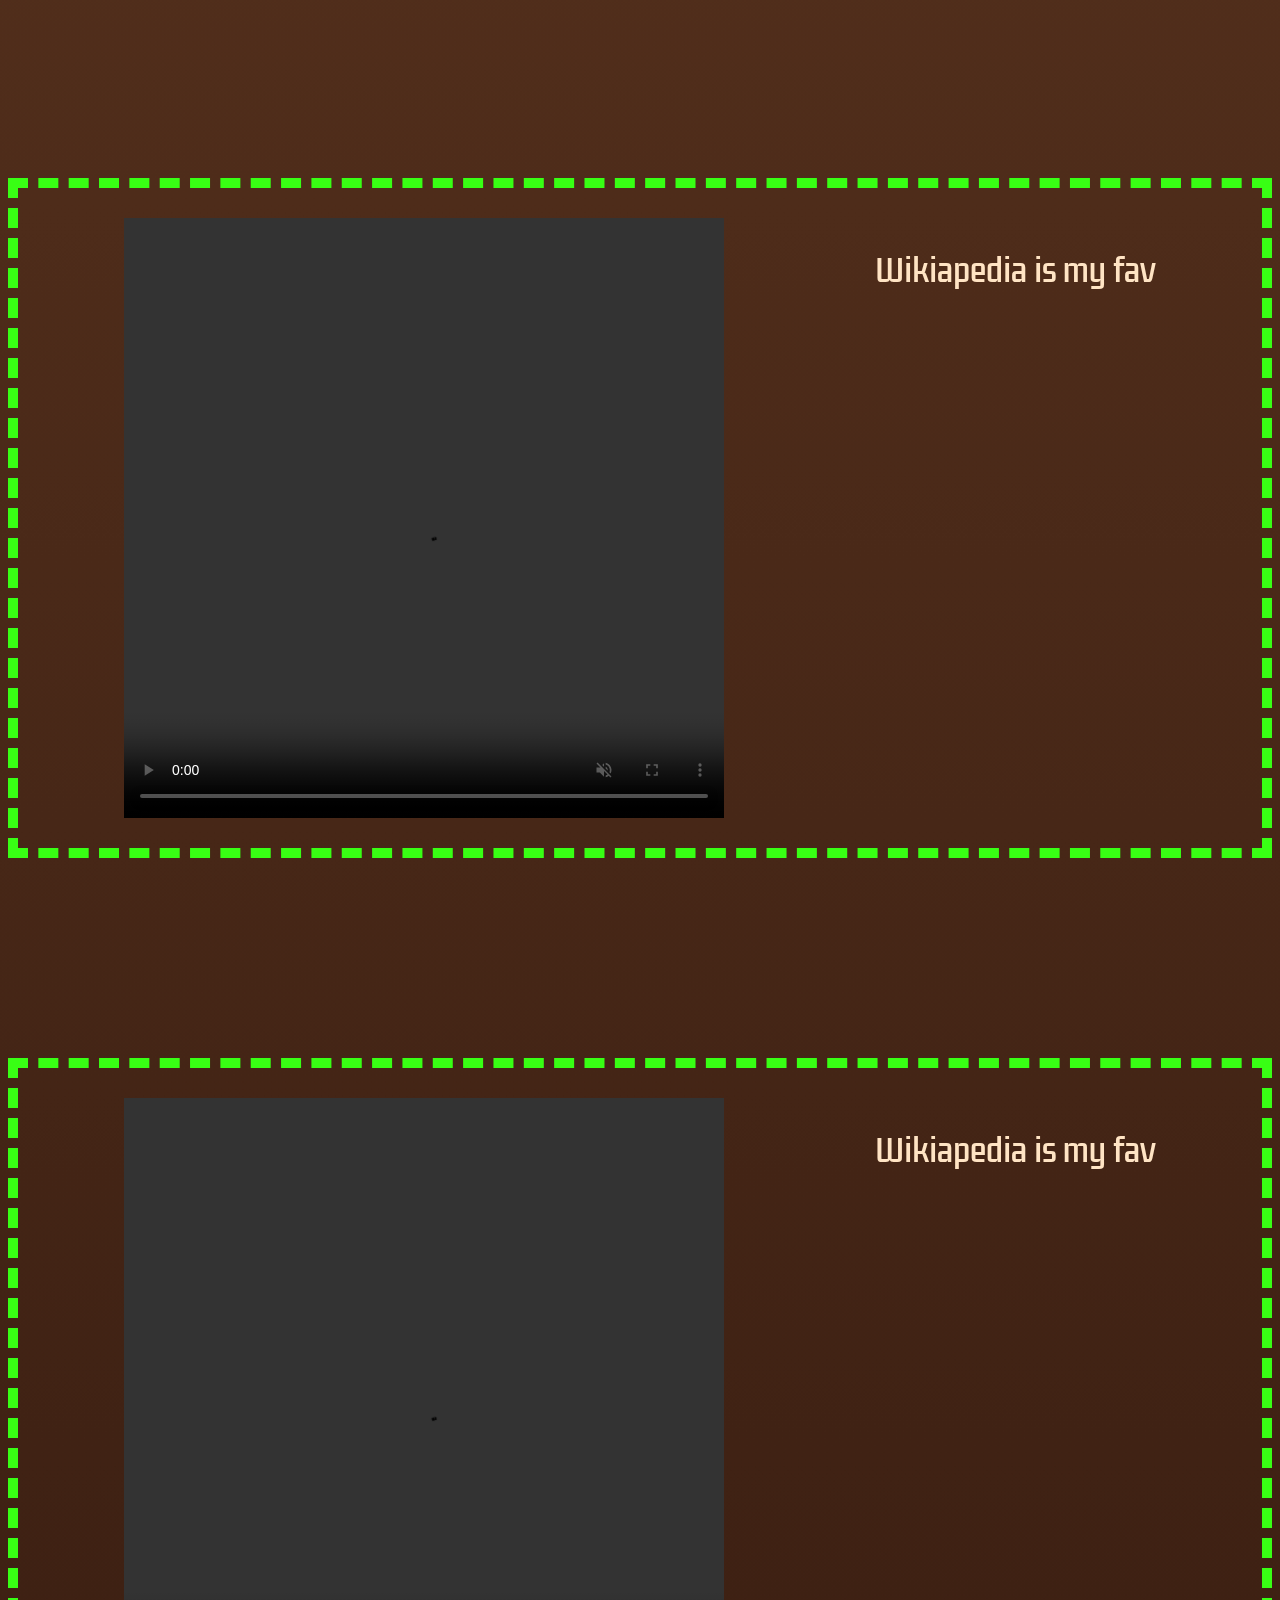
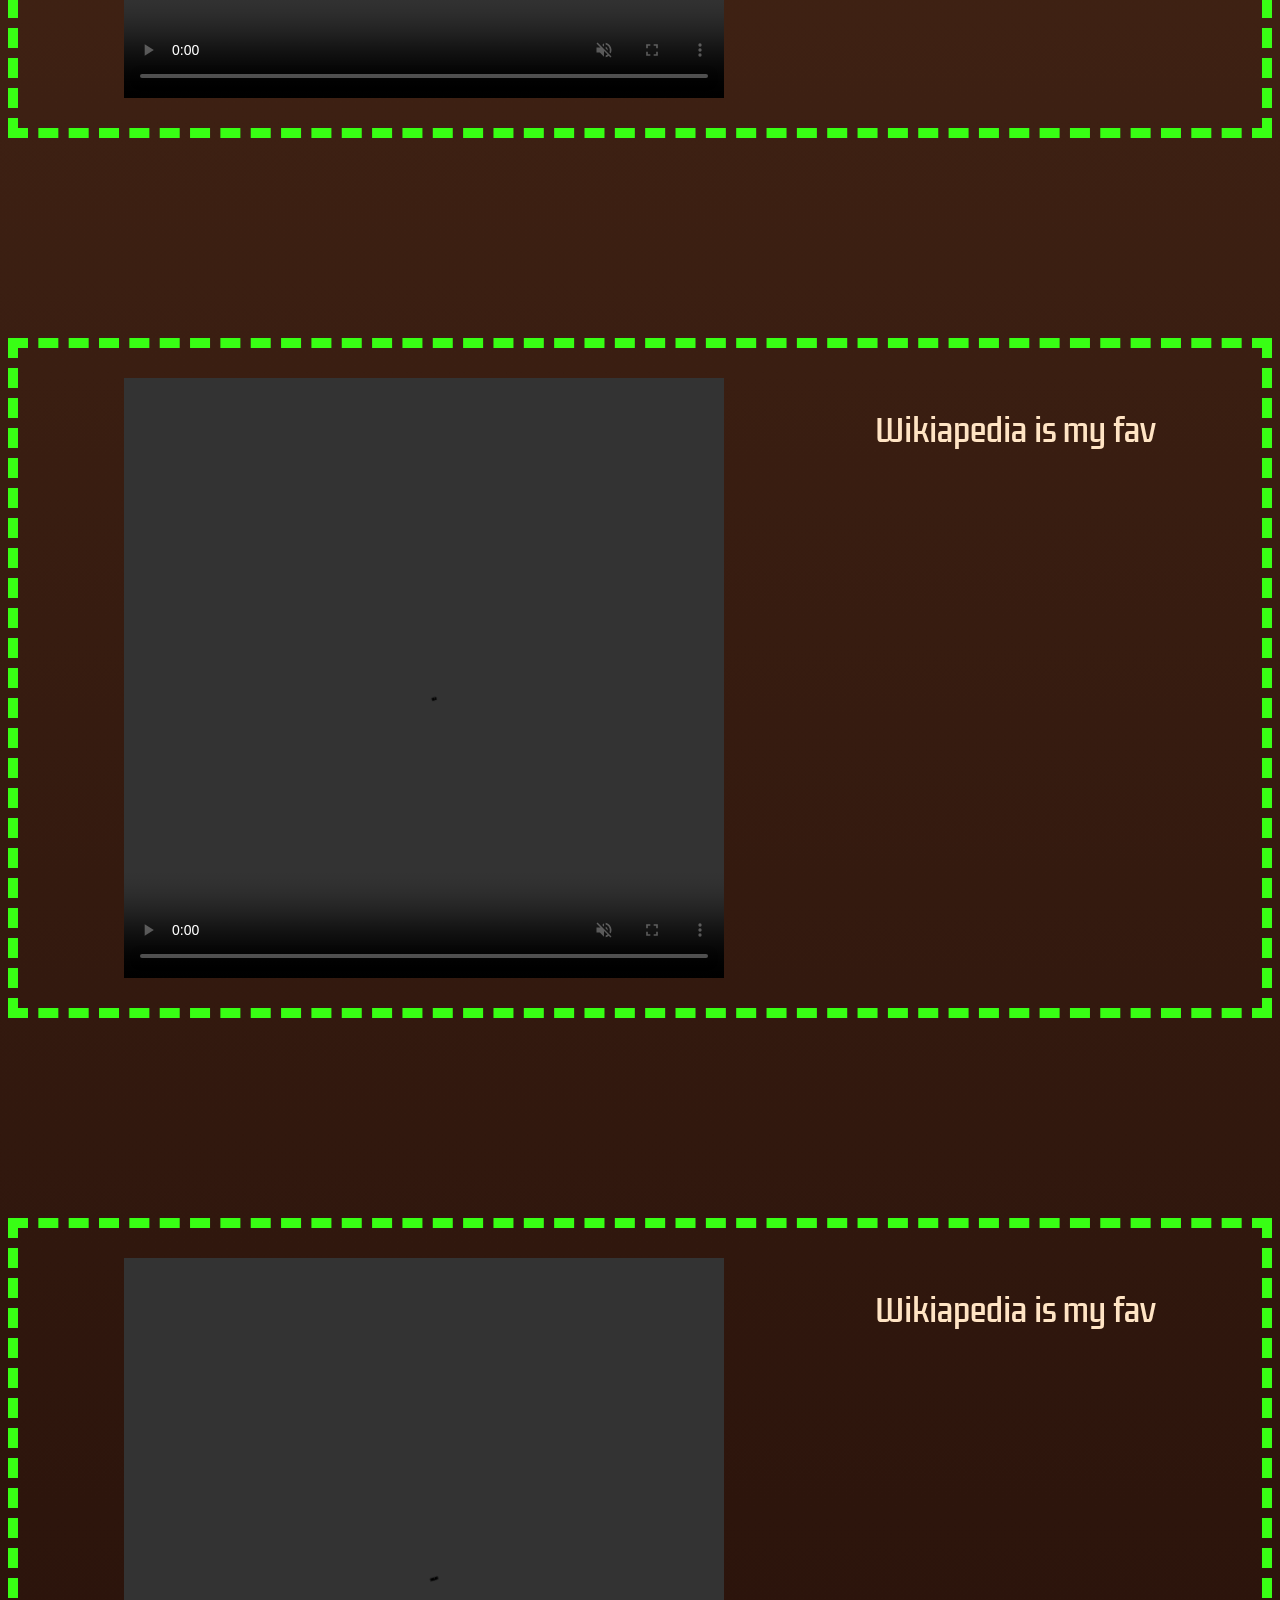
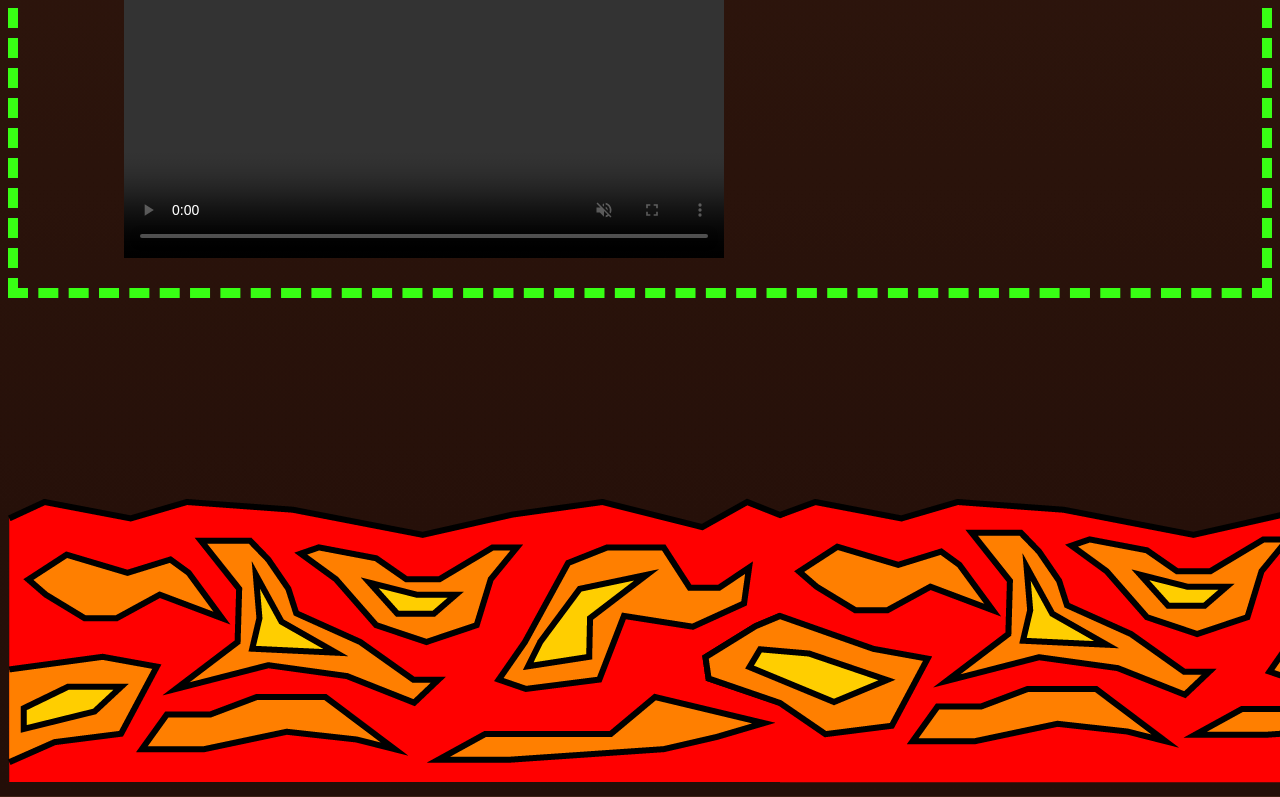
==== commit 84607220: "pretherapy edits" ====
--- a/feedpage/feedpage.html
+++ b/feedpage/feedpage.html
@@ -12,82 +12,105 @@
     <link rel="preconnect" href="https://fonts.googleapis.com">
 <link rel="preconnect" href="https://fonts.gstatic.com" crossorigin>
 <link href="https://fonts.googleapis.com/css2?family=Kdam+Thmor+Pro&display=swap" rel="stylesheet">
-
-
 </head>
-
-<body>
-      
-    
-<h1>Welcome to The Feed!</h1>
 
 
 
-<nav>
-    <a href="../index.html"><img src="img/pillbug5.png" alt="Roly Poly rolled up"></a>
-</nav>
+
+
+
+<body>
+
+
+
+
+<header>      
+    <img class="grass" src="img/grass.png" alt="grass clipart">
+    <h1>Welcome to The Feed!</h1>
+    <img class="grass" src="img/grass2.png" alt="grass clipart">
+</header>
+
+<div id="backbutton">
+    <nav><a href="../index.html"><img id="rolypolygif" src="img/pillbuggif copy.gif" alt="Roly Poly walking gif"></a></nav>
+    <p>click me to go back!</p>
+</div>
 
 <article>
 
-<figure>
-<img id="findphone" src="img/findmyphone.jpg" alt="Find My app opened on computer and Franny's iphone sound is playing">
-<figcaption>I lose my phone a lot</figcaption>
-</figure>
+    <div id="first">
+        <img id="findphone" src="img/findmyphone.jpg" alt="Find My app opened on computer and Franny's iphone sound is playing">
+        <p class="caption">I lose my phone a lot</p>
+    </div>
 
-<figure>
-<img id="wiki" src="img/wiki.gif" alt="Apple alarm going off at 9:32 am">
-<figcaption>Wikiapedia is my fav</figcaption>
-</figure>
 
-<figure>
-    <img id="netflix" src="img/netflix.jpg" alt="Apple alarm going off at 9:32 am">
-    <figcaption>Wikiapedia is my fav</figcaption>
-</figure>
+    <div id="second">
+        <img id="wiki" src="img/wiki.gif" alt="Apple alarm going off at 9:32 am">
+        <p class="caption">Wikiapedia is my fav</p>
+    </div>
 
-<figure>
-    <video controls width="600px" height="600px" loop="true" autoplay muted><source src="img/zelda.mp4" type="video/mp4"></video>
-    <figcaption>Wikiapedia is my fav</figcaption>
-</figure>
 
-<figure>
-    <video controls width="600px" height="600px" loop="true" autoplay muted><source src="img/connections.mp4" type="video/mp4"></video>
-    <figcaption>Wikiapedia is my fav</figcaption>
-</figure>
+    <div id="third">
+        <img id="netflix" src="img/netflix.jpg" alt="Apple alarm going off at 9:32 am">
+        <p class="caption">Wikiapedia is my fav</p>
+    </div>
 
-<figure>
-    <video controls width="600px" height="600px" loop="true" autoplay muted><source src="img/minicrossword.mp4" type="video/mp4"></video>
-    <figcaption>Wikiapedia is my fav</figcaption>
-</figure>
 
-<figure>
-    <video controls width="600px" height="600px" loop="true" autoplay muted><source src="img/notes.mp4" type="video/mp4"></video>
-    <figcaption>Wikiapedia is my fav</figcaption>
-</figure>
+    <div id="fourth">
+        <video controls width="600px" height="600px" loop="true" autoplay muted><source src="img/zelda.mp4" type="video/mp4"></video>
+        <p class="caption">Wikiapedia is my fav</p>
+    </div>
 
-<figure>
-    <video controls width="600px" height="600px" loop="true" autoplay muted><source src="img/thememusic.mp4" type="video/mp4"></video>
-    <figcaption>Wikiapedia is my fav</figcaption>
-</figure>
 
-<figure>
-    <video controls width="600px" height="600px" loop="true" autoplay muted><source src="img/transit.mp4" type="video/mp4"></video>
-    <figcaption>Wikiapedia is my fav</figcaption>
-</figure>
+    <div id="fifth">
+        <video controls width="600px" height="600px" loop="true" autoplay muted><source src="img/connections.mp4" type="video/mp4"></video>
+        <p class="caption">Wikiapedia is my fav</p>
+    </div>
 
-<figure>
-    <video controls width="600px" height="600px" loop="true" autoplay muted><source src="img/youtubevideo.mp4" type="video/mp4"></video>
-    <figcaption>Wikiapedia is my fav</figcaption>
-</figure>
 
-<figure>
-    <video controls width="600px" height="600px" loop="true" autoplay muted><source src="img/mobilegame.mp4" type="video/mp4"></video>
-    <figcaption>Wikiapedia is my fav</figcaption>
-</figure>
+    <div id="sixth">
+        <video controls width="600px" height="600px" loop="true" autoplay muted><source src="img/minicrossword.mp4" type="video/mp4"></video>
+        <p class="caption">Wikiapedia is my fav</p>
+    </div>
+
+
+    <div id="seventh">
+        <video controls width="600px" height="600px" loop="true" autoplay muted><source src="img/notes.mp4" type="video/mp4"></video>
+        <p class="caption">Wikiapedia is my fav</p>
+    </div>
+
+
+    <div id="eighth">
+        <video controls width="600px" height="600px" loop="true" autoplay muted><source src="img/thememusic.mp4" type="video/mp4"></video>
+        <p class="caption">Wikiapedia is my fav</p>
+    </div>
+
+
+    <div id="ninth">
+        <video controls width="600px" height="600px" loop="true" autoplay muted><source src="img/transit.mp4" type="video/mp4"></video>
+        <p class="caption">Wikiapedia is my fav</p>
+    </div>
+
+
+    <div id="tenth">
+        <video controls width="600px" height="600px" loop="true" autoplay muted><source src="img/youtubevideo.mp4" type="video/mp4"></video>
+        <p class="caption">Wikiapedia is my fav</p>
+    </div>
+
+
+    <div id="eleventh">
+        <video controls width="600px" height="600px" loop="true" autoplay muted><source src="img/mobilegame.mp4" type="video/mp4"></video>
+        <p class="caption">Wikiapedia is my fav</p>
+    </div>
 
 </article>
 
     <img id="lava" src="img/lava.png" alt="lava pool clipart"
 
+
+
+
+
+
 </body>
                    
 </html>--- a/feedpage/css/feedpage.css
+++ b/feedpage/css/feedpage.css
@@ -2,7 +2,7 @@
     background-image: linear-gradient(#996039, #230e08);
   }
 
-figcaption {
+.caption {
     color: bisque;
     font-size:30px;
     font-family: "Kdam Thmor Pro", sans-serif;
@@ -22,6 +22,7 @@
     font-family: "Kdam Thmor Pro", sans-serif;
     font-style: normal;
     text-align: center;
+    margin-top:100px;
 }
 
 nav a {
@@ -54,16 +55,6 @@
     text-align: center;
 }
 
-figure{
-    margin-top: 200px;
-    margin-bottom: 200px;
-    border-style: dashed;
-    border-color: #38ff14;
-    border-width: 10px;
-    padding: 30px 30px 30px 30px;
-    
-}
-
 img{
     height: 80px;
     width: 100px;
@@ -72,4 +63,148 @@
 #lava{
     height: auto;
     width: auto;
+}
+
+#rolypolygif{
+    height:140px;
+    width:100px;
+}
+
+#backbutton{
+    margin-left: 70px;
+    margin-top: 70px;
+}
+
+.grass{
+    height:199px;
+    width:300px;
+}
+
+header{
+    display:flex;
+    flex-direction:row;
+    flex-wrap:nowrap;
+    justify-content: center;
+    align-items:flex-end;
+}
+
+#first{
+    display:flex;
+    flex-direction: row;
+    justify-content: space-around;
+    margin-bottom: 200px;
+    border-style: dashed;
+    border-color: #38ff14;
+    border-width: 10px;
+    padding: 30px 30px 30px 30px;
+}
+
+#second{
+    display:flex;
+    flex-direction: row;
+    justify-content: space-around;
+    margin-bottom: 200px;
+    border-style: dashed;
+    border-color: #38ff14;
+    border-width: 10px;
+    padding: 30px 30px 30px 30px;
+}
+
+#third{
+    display:flex;
+    flex-direction: row;
+    justify-content: space-around;
+    margin-bottom: 200px;
+    border-style: dashed;
+    border-color: #38ff14;
+    border-width: 10px;
+    padding: 30px 30px 30px 30px;
+}
+
+#fourth{
+    display:flex;
+    flex-direction: row;
+    justify-content: space-around;
+    margin-bottom: 200px;
+    border-style: dashed;
+    border-color: #38ff14;
+    border-width: 10px;
+    padding: 30px 30px 30px 30px;
+}
+
+#fifth{
+    display:flex;
+    flex-direction: row;
+    justify-content: space-around;
+    margin-bottom: 200px;
+    border-style: dashed;
+    border-color: #38ff14;
+    border-width: 10px;
+    padding: 30px 30px 30px 30px;
+}
+
+#sixth{
+    display:flex;
+    flex-direction: row;
+    justify-content: space-around;
+    margin-bottom: 200px;
+    border-style: dashed;
+    border-color: #38ff14;
+    border-width: 10px;
+    padding: 30px 30px 30px 30px;
+}
+
+#seventh{
+    display:flex;
+    flex-direction: row;
+    justify-content: space-around;
+    margin-bottom: 200px;
+    border-style: dashed;
+    border-color: #38ff14;
+    border-width: 10px;
+    padding: 30px 30px 30px 30px;
+}
+
+#eighth{
+    display:flex;
+    flex-direction: row;
+    justify-content: space-around;
+    margin-bottom: 200px;
+    border-style: dashed;
+    border-color: #38ff14;
+    border-width: 10px;
+    padding: 30px 30px 30px 30px;
+}
+
+#ninth{
+    display:flex;
+    flex-direction: row;
+    justify-content: space-around;
+    margin-bottom: 200px;
+    border-style: dashed;
+    border-color: #38ff14;
+    border-width: 10px;
+    padding: 30px 30px 30px 30px;
+}
+
+#tenth{
+    display:flex;
+    flex-direction: row;
+    justify-content: space-around;
+    margin-bottom: 200px;
+    border-style: dashed;
+    border-color: #38ff14;
+    border-width: 10px;
+    padding: 30px 30px 30px 30px;
+}
+
+#eleventh{
+    display:flex;
+    flex-direction: row;
+    justify-content: space-around;
+    margin-bottom: 200px;
+    border-style: dashed;
+    border-color: #38ff14;
+    border-width: 10px;
+    padding: 30px 30px 30px 30px;
 }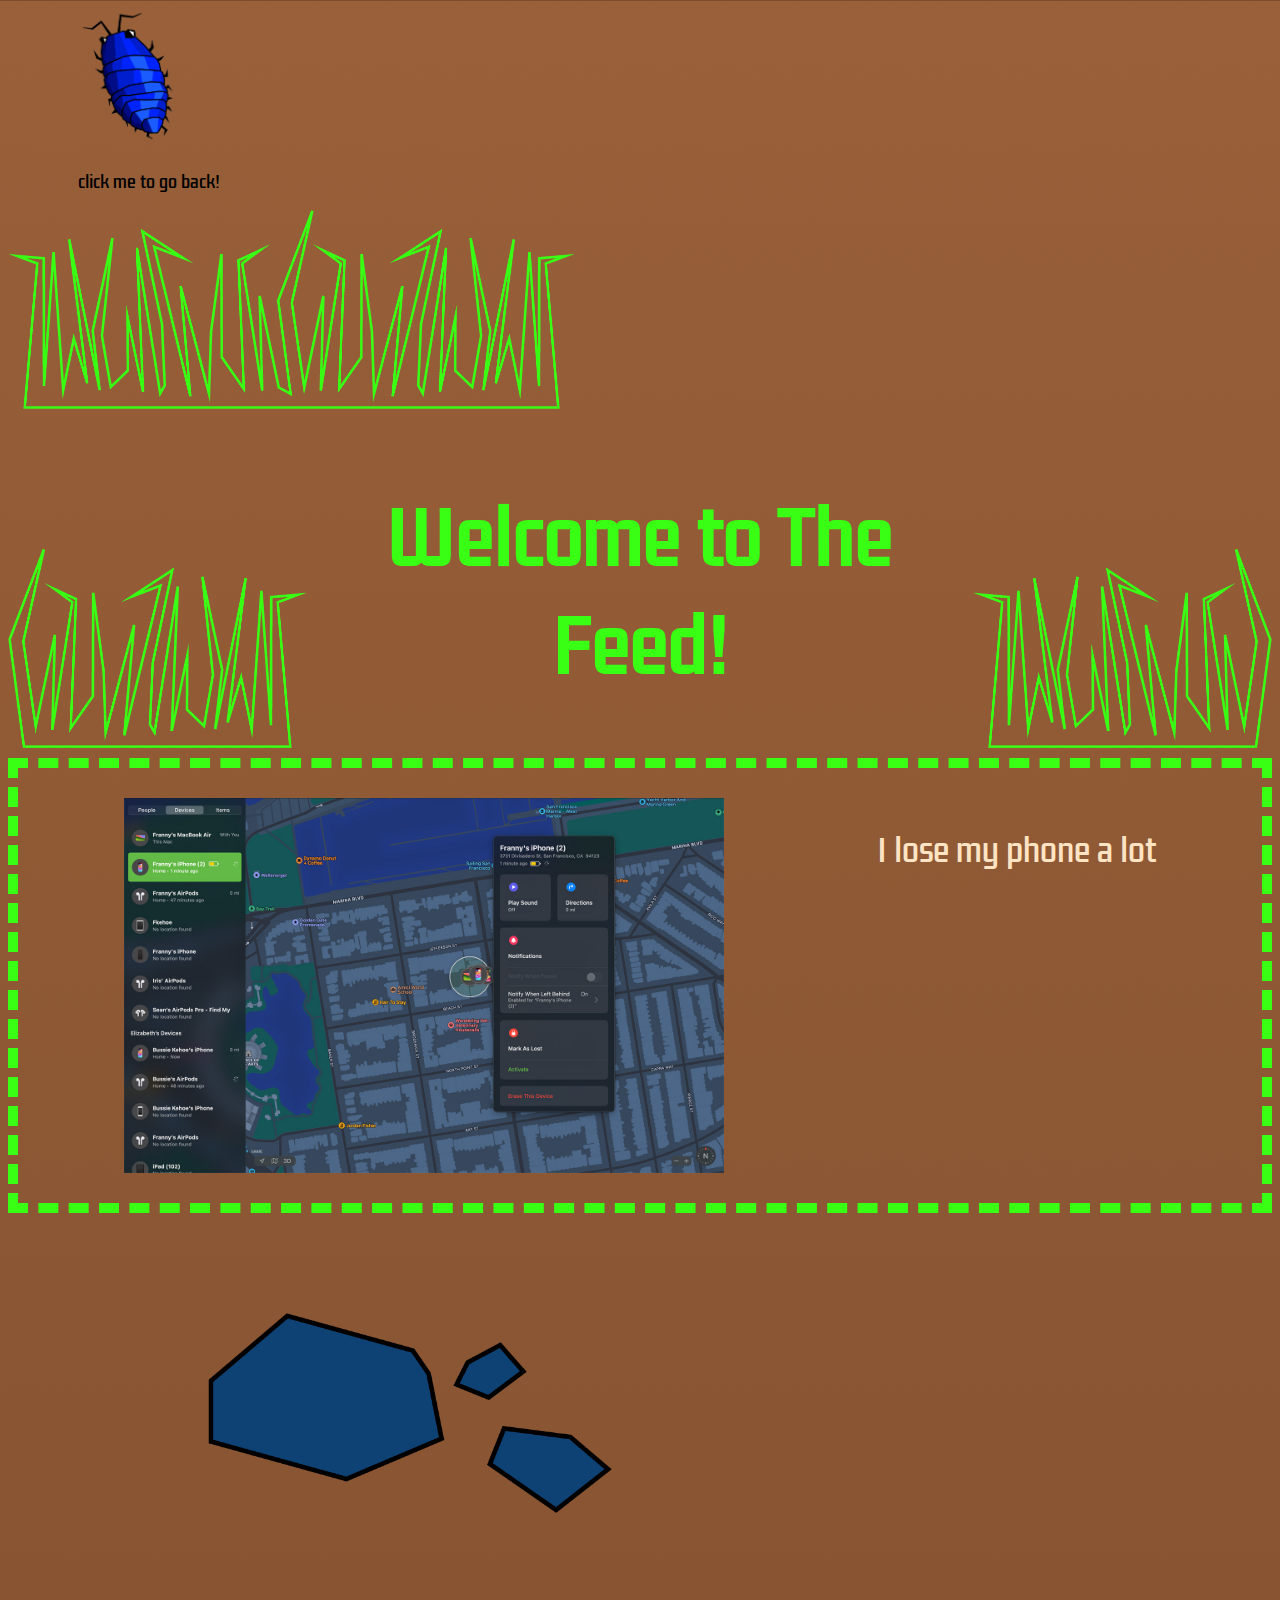
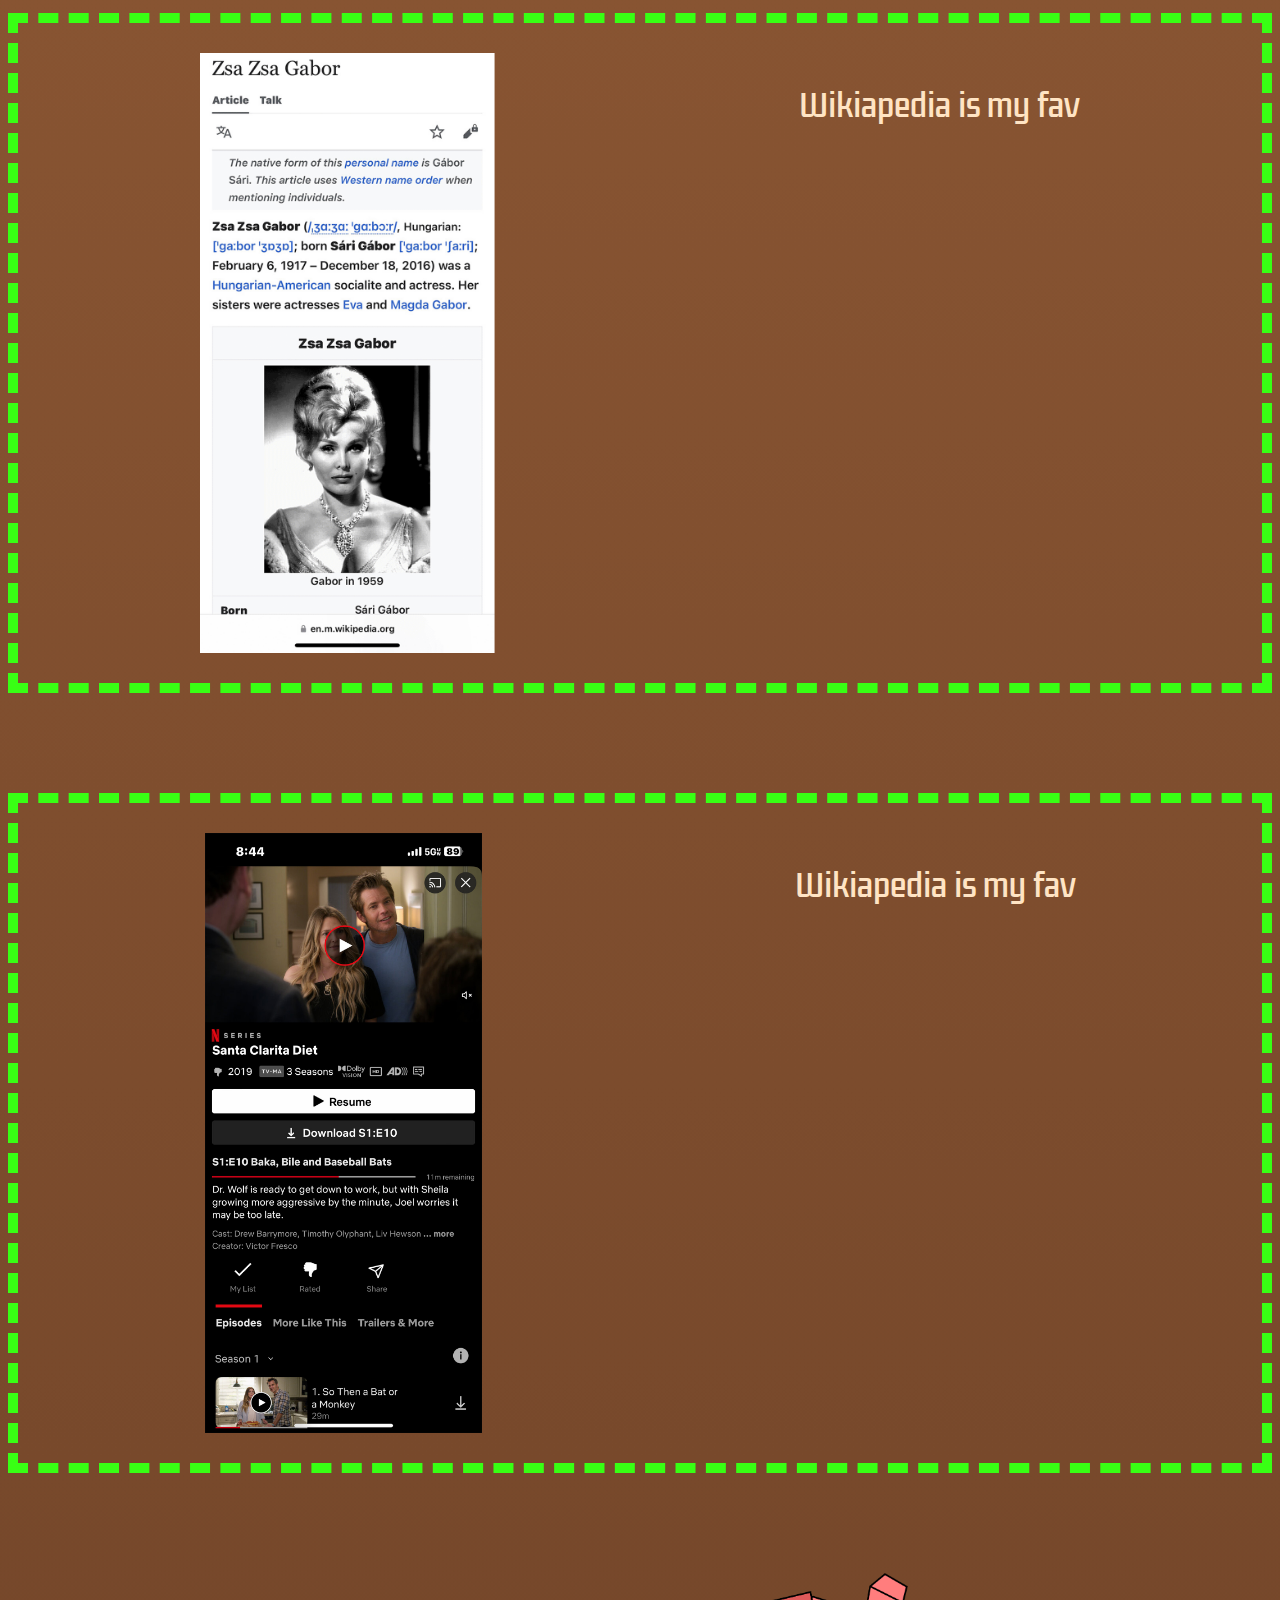
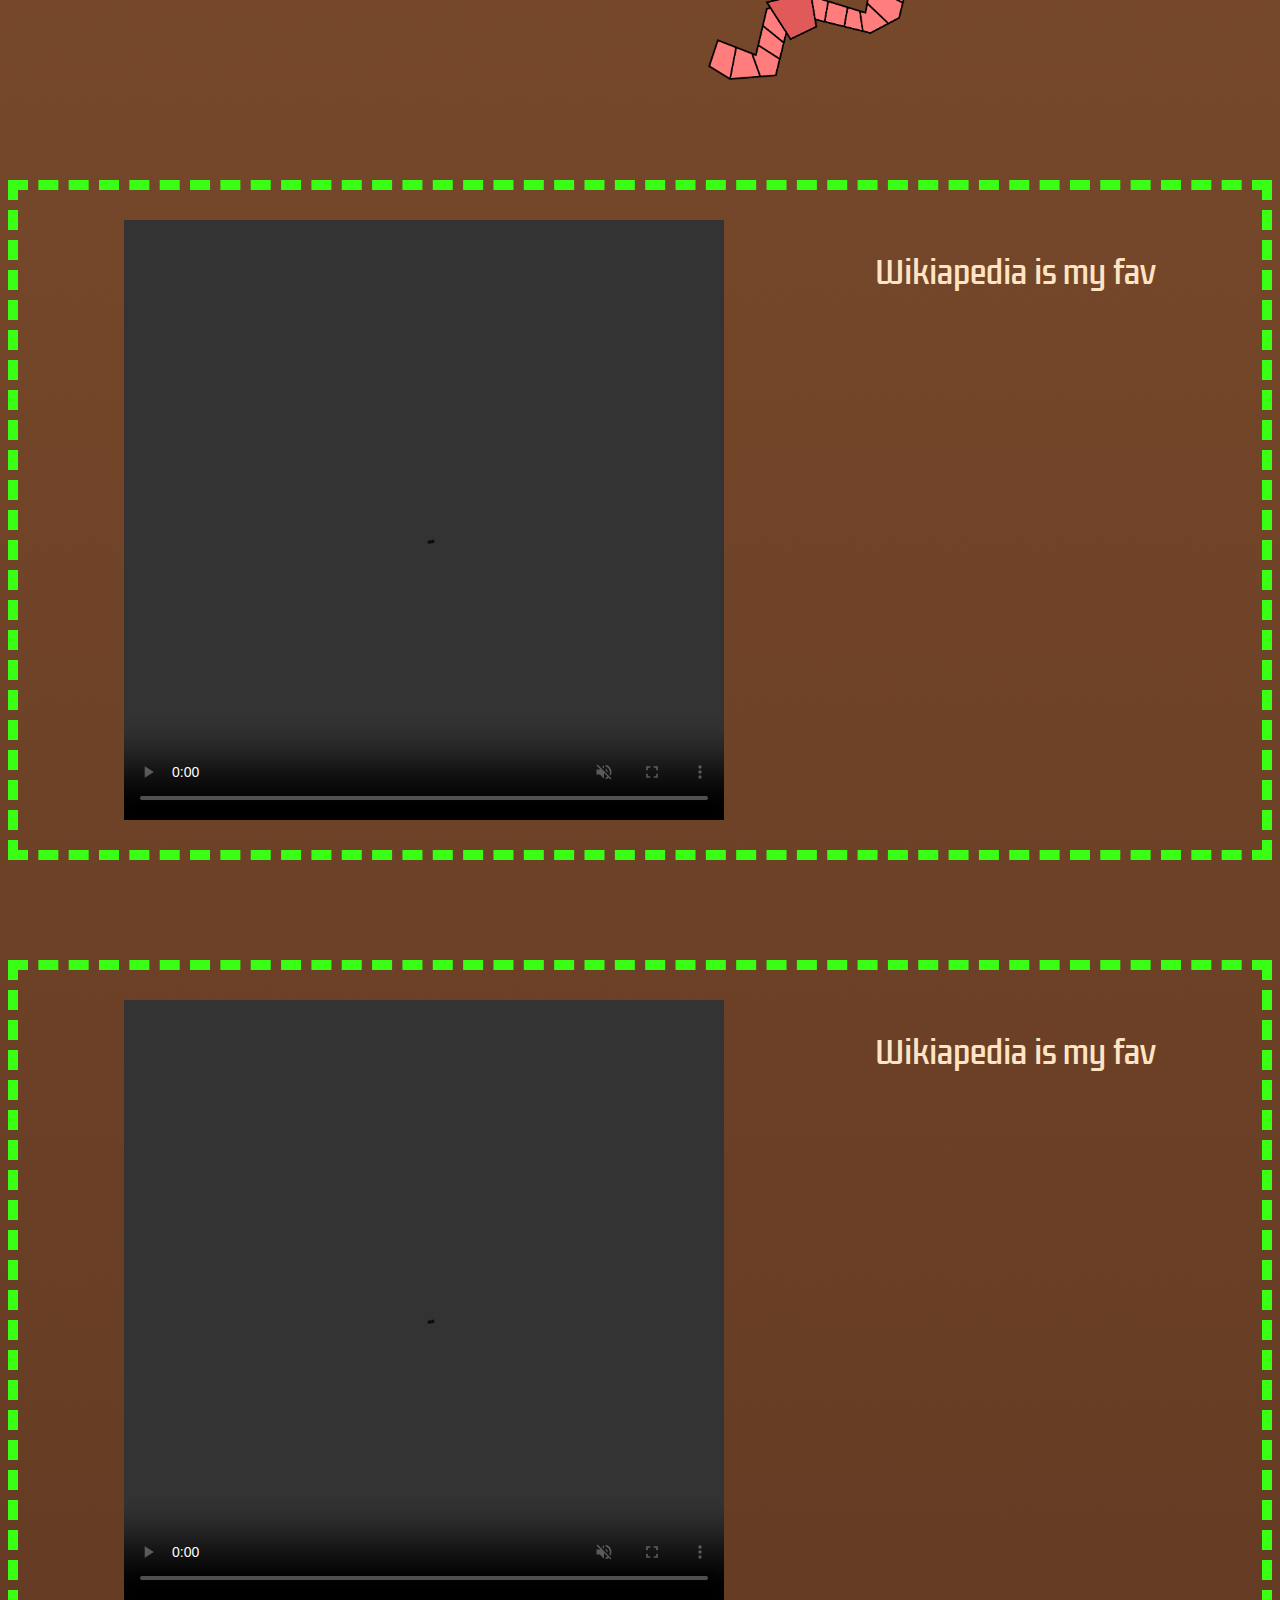
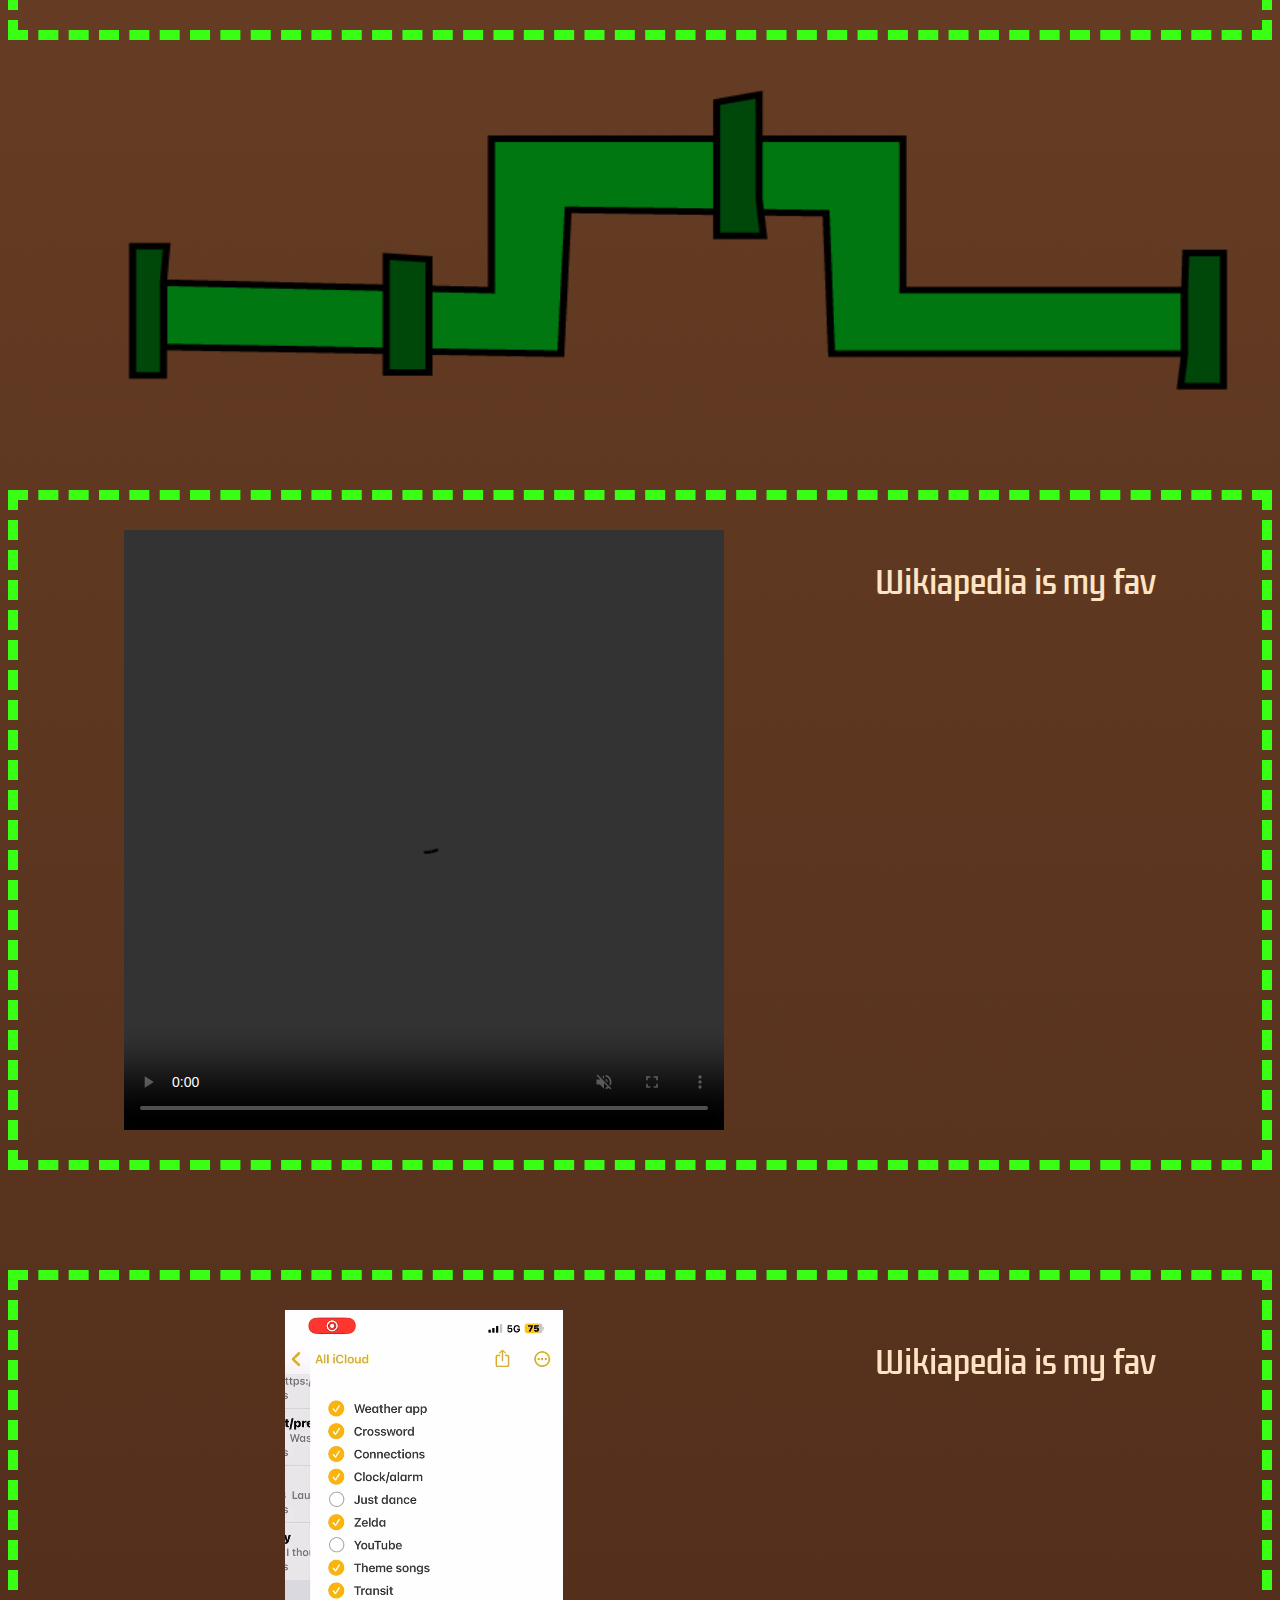
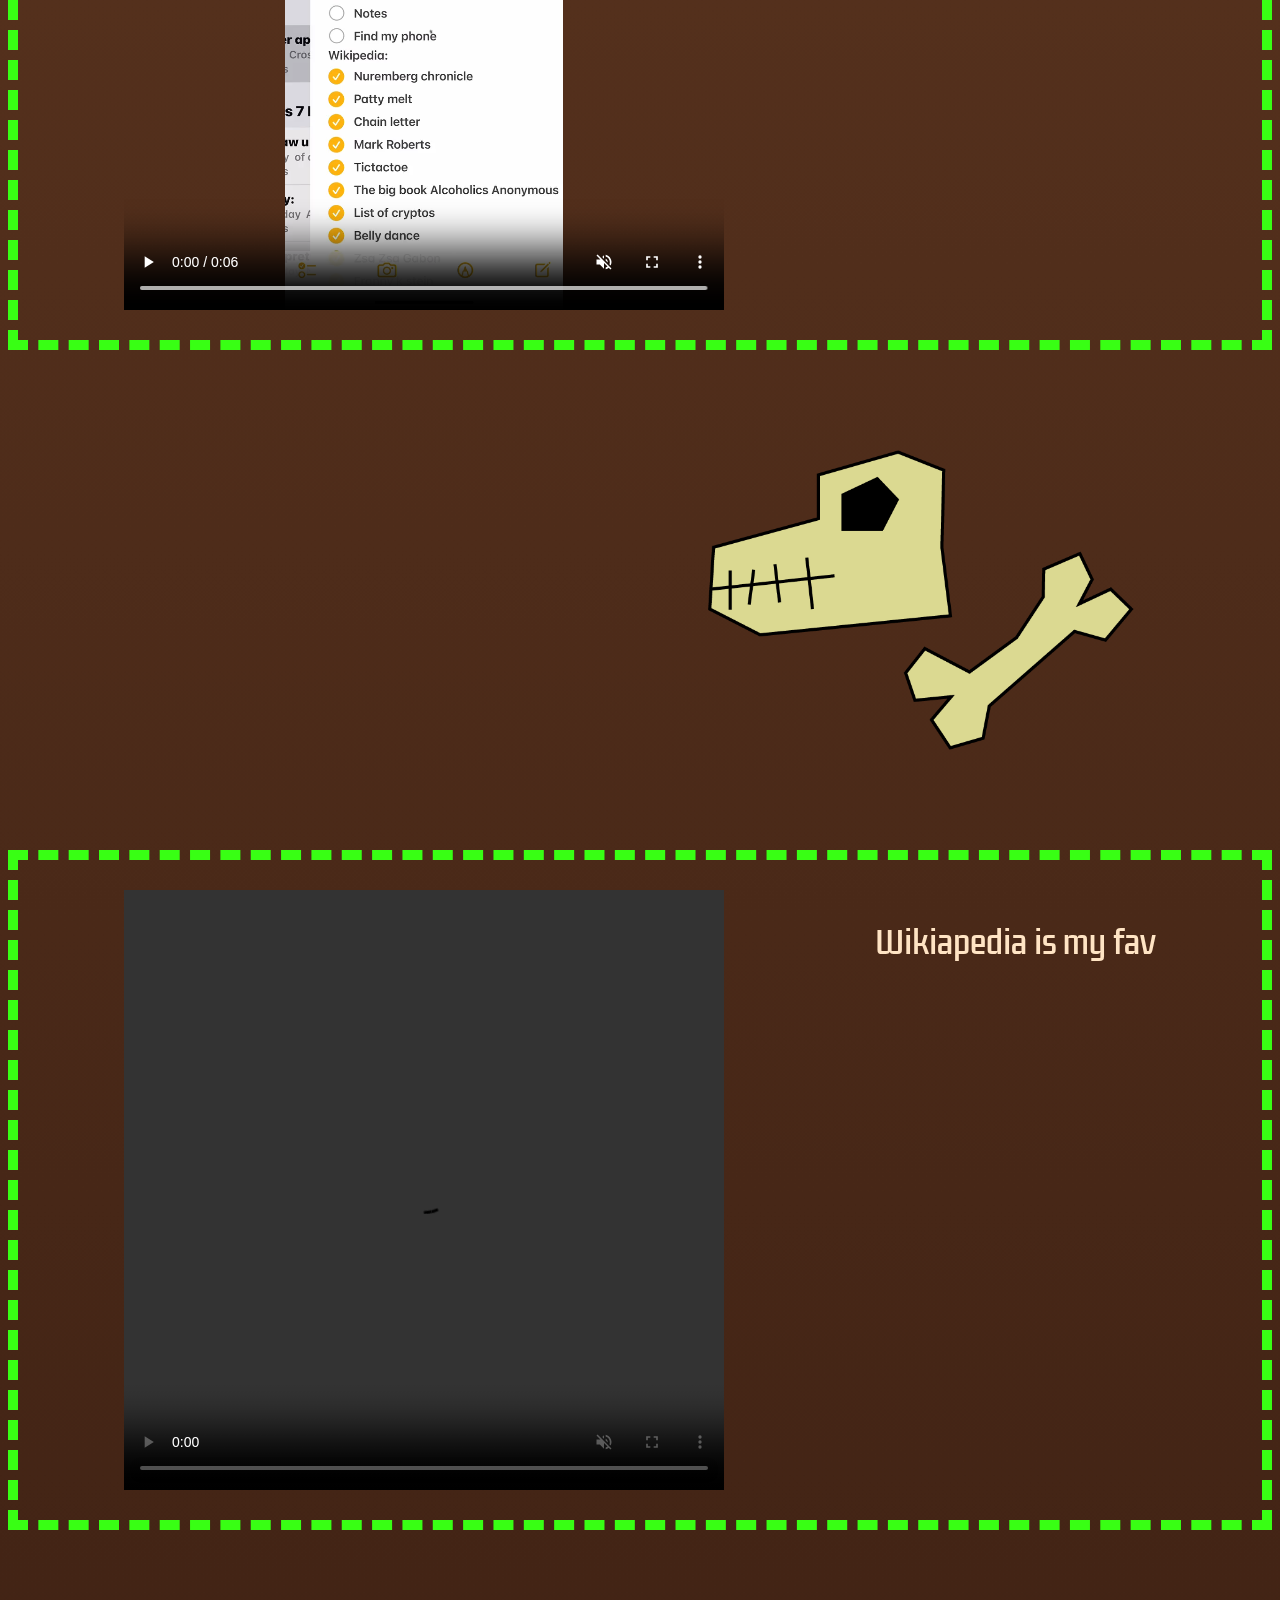
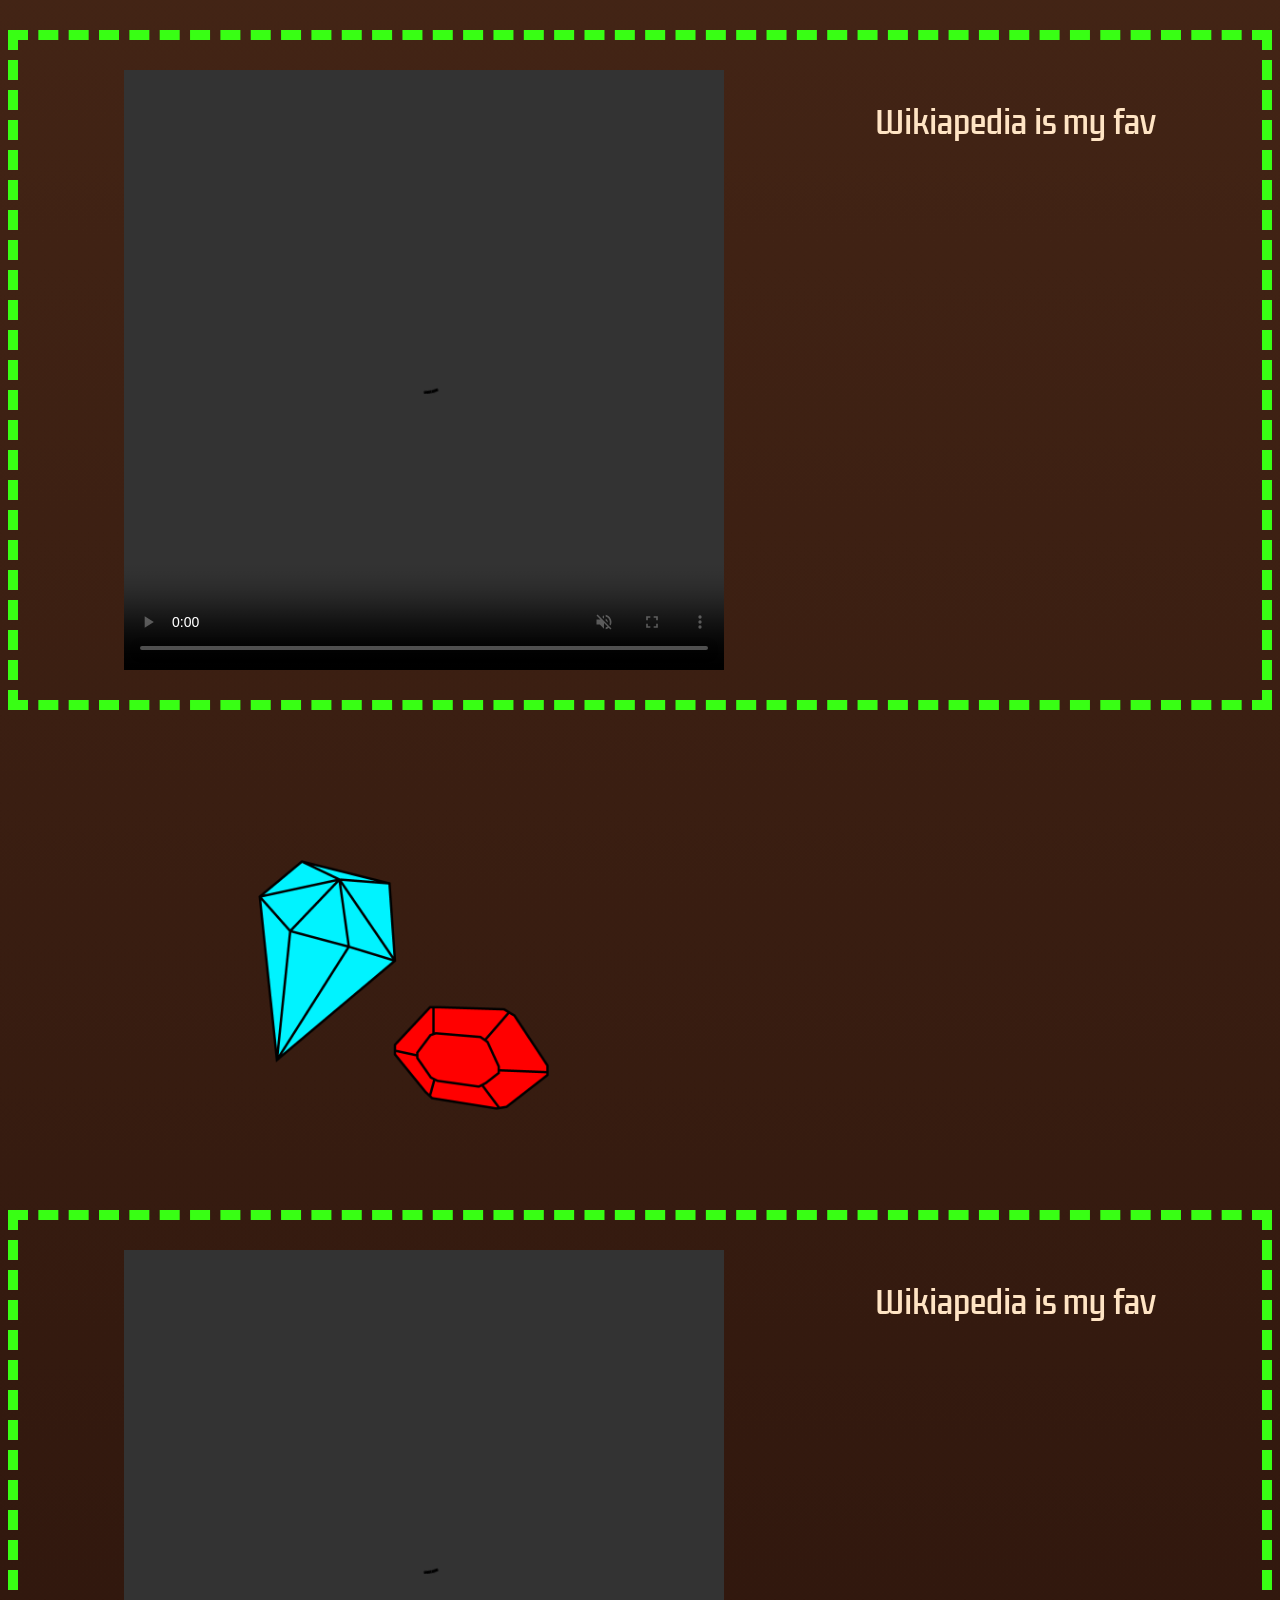
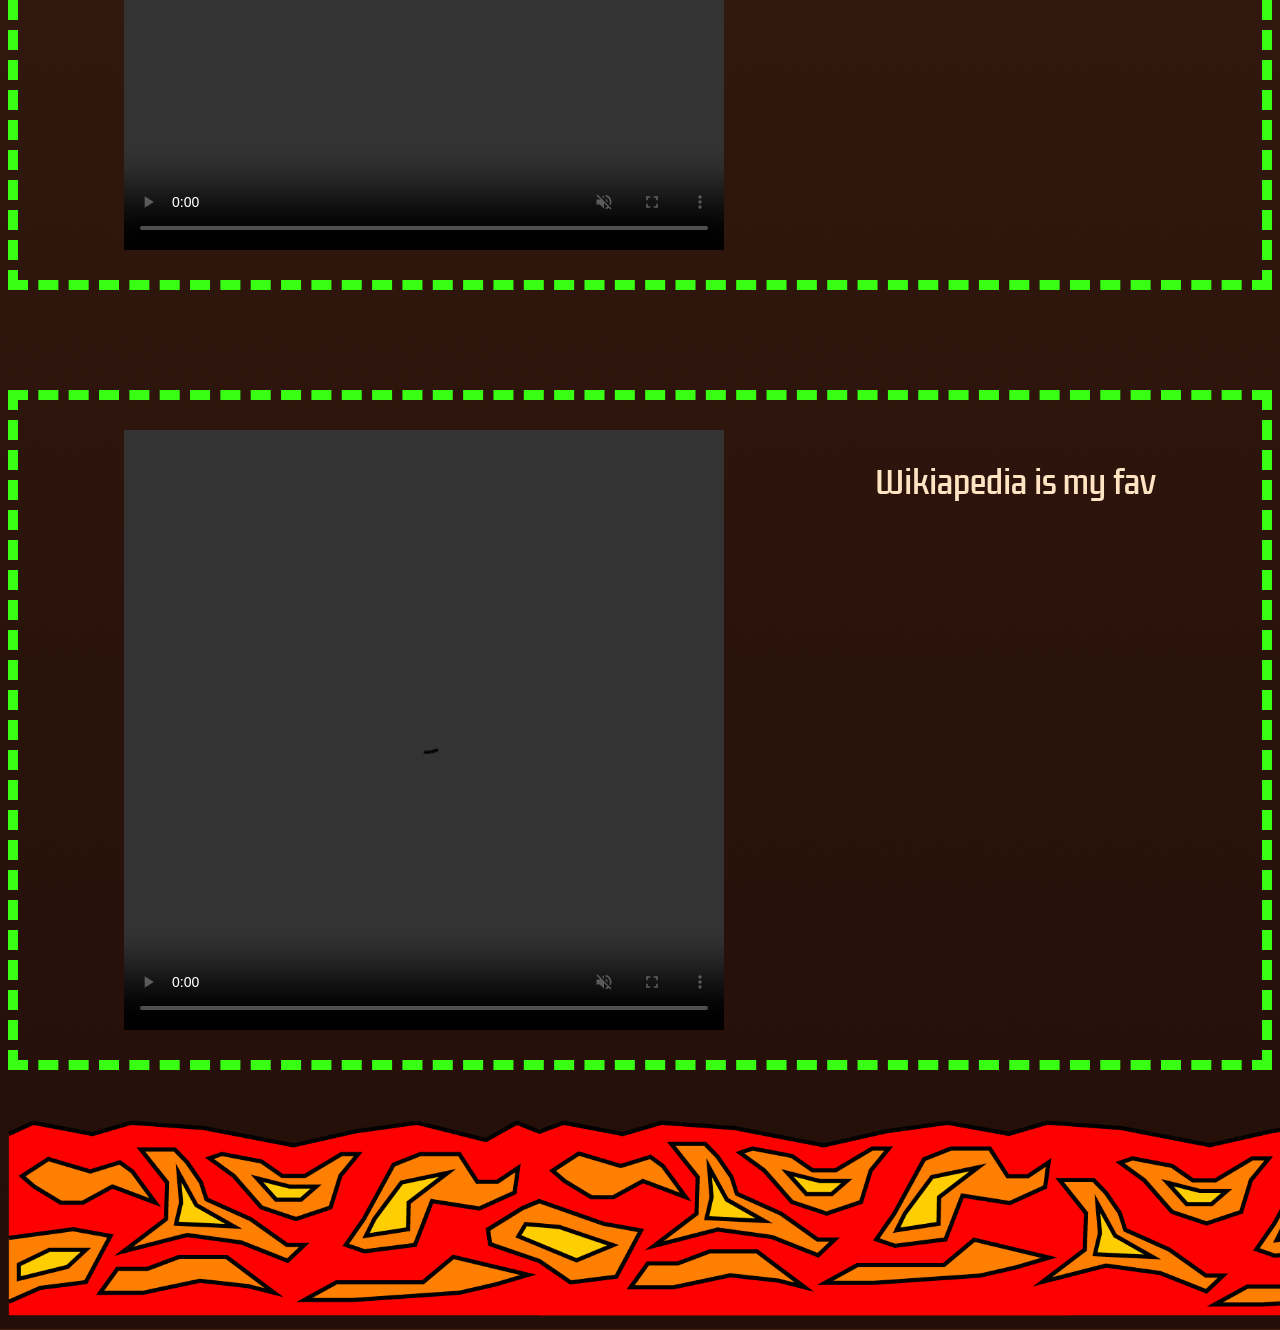
==== commit 5ef4faec: "posttherapy edits" ====
--- a/feedpage/feedpage.html
+++ b/feedpage/feedpage.html
@@ -23,17 +23,18 @@
 
 
 
+    <div id="backbutton">
+        <nav><a href="../index.html"><img id="rolypolygif" src="img/pillbuggif copy.gif" alt="Roly Poly walking gif"></a></nav>
+        <p>click me to go back!</p>
+    </div>
 
+    <img id="grass3" src="img/grass3.png" alt="grass clipart">
 <header>      
     <img class="grass" src="img/grass.png" alt="grass clipart">
     <h1>Welcome to The Feed!</h1>
     <img class="grass" src="img/grass2.png" alt="grass clipart">
 </header>
 
-<div id="backbutton">
-    <nav><a href="../index.html"><img id="rolypolygif" src="img/pillbuggif copy.gif" alt="Roly Poly walking gif"></a></nav>
-    <p>click me to go back!</p>
-</div>
 
 <article>
 
@@ -42,6 +43,7 @@
         <p class="caption">I lose my phone a lot</p>
     </div>
 
+            <img id="rock" src="img/rock.png" alt="rock clipart">
 
     <div id="second">
         <img id="wiki" src="img/wiki.gif" alt="Apple alarm going off at 9:32 am">
@@ -54,6 +56,7 @@
         <p class="caption">Wikiapedia is my fav</p>
     </div>
 
+            <img id="worm" src="img/worm.png" alt="worm clipart">
 
     <div id="fourth">
         <video controls width="600px" height="600px" loop="true" autoplay muted><source src="img/zelda.mp4" type="video/mp4"></video>
@@ -66,6 +69,7 @@
         <p class="caption">Wikiapedia is my fav</p>
     </div>
 
+            <img id="pipe" src="img/pipe.png" alt="pipe clipart">
 
     <div id="sixth">
         <video controls width="600px" height="600px" loop="true" autoplay muted><source src="img/minicrossword.mp4" type="video/mp4"></video>
@@ -78,6 +82,7 @@
         <p class="caption">Wikiapedia is my fav</p>
     </div>
 
+            <img id="bones" src="img/bones.png" alt="bones clipart">
 
     <div id="eighth">
         <video controls width="600px" height="600px" loop="true" autoplay muted><source src="img/thememusic.mp4" type="video/mp4"></video>
@@ -90,6 +95,7 @@
         <p class="caption">Wikiapedia is my fav</p>
     </div>
 
+            <img id="gem" src="img/gem.png" alt="gems clipart">
 
     <div id="tenth">
         <video controls width="600px" height="600px" loop="true" autoplay muted><source src="img/youtubevideo.mp4" type="video/mp4"></video>
--- a/feedpage/css/feedpage.css
+++ b/feedpage/css/feedpage.css
@@ -22,7 +22,7 @@
     font-family: "Kdam Thmor Pro", sans-serif;
     font-style: normal;
     text-align: center;
-    margin-top:100px;
+    margin-top:70px;
 }
 
 nav a {
@@ -62,7 +62,8 @@
 
 #lava{
     height: auto;
-    width: auto;
+    width: 1380px;
+    margin-bottom: 0px;
 }
 
 #rolypolygif{
@@ -72,7 +73,7 @@
 
 #backbutton{
     margin-left: 70px;
-    margin-top: 70px;
+    margin-top: 0px;
 }
 
 .grass{
@@ -92,7 +93,8 @@
     display:flex;
     flex-direction: row;
     justify-content: space-around;
-    margin-bottom: 200px;
+    margin-bottom: 100px;
+    margin-top: 10px;
     border-style: dashed;
     border-color: #38ff14;
     border-width: 10px;
@@ -103,7 +105,7 @@
     display:flex;
     flex-direction: row;
     justify-content: space-around;
-    margin-bottom: 200px;
+    margin-bottom: 100px;
     border-style: dashed;
     border-color: #38ff14;
     border-width: 10px;
@@ -114,7 +116,7 @@
     display:flex;
     flex-direction: row;
     justify-content: space-around;
-    margin-bottom: 200px;
+    margin-bottom: 100px;
     border-style: dashed;
     border-color: #38ff14;
     border-width: 10px;
@@ -125,7 +127,7 @@
     display:flex;
     flex-direction: row;
     justify-content: space-around;
-    margin-bottom: 200px;
+    margin-bottom: 100px;
     border-style: dashed;
     border-color: #38ff14;
     border-width: 10px;
@@ -136,7 +138,7 @@
     display:flex;
     flex-direction: row;
     justify-content: space-around;
-    margin-bottom: 200px;
+    margin-bottom: 50px;
     border-style: dashed;
     border-color: #38ff14;
     border-width: 10px;
@@ -147,7 +149,7 @@
     display:flex;
     flex-direction: row;
     justify-content: space-around;
-    margin-bottom: 200px;
+    margin-bottom: 100px;
     border-style: dashed;
     border-color: #38ff14;
     border-width: 10px;
@@ -158,7 +160,7 @@
     display:flex;
     flex-direction: row;
     justify-content: space-around;
-    margin-bottom: 200px;
+    margin-bottom: 100px;
     border-style: dashed;
     border-color: #38ff14;
     border-width: 10px;
@@ -169,7 +171,7 @@
     display:flex;
     flex-direction: row;
     justify-content: space-around;
-    margin-bottom: 200px;
+    margin-bottom: 100px;
     border-style: dashed;
     border-color: #38ff14;
     border-width: 10px;
@@ -180,7 +182,7 @@
     display:flex;
     flex-direction: row;
     justify-content: space-around;
-    margin-bottom: 200px;
+    margin-bottom: 150px;
     border-style: dashed;
     border-color: #38ff14;
     border-width: 10px;
@@ -191,7 +193,7 @@
     display:flex;
     flex-direction: row;
     justify-content: space-around;
-    margin-bottom: 200px;
+    margin-bottom: 100px;
     border-style: dashed;
     border-color: #38ff14;
     border-width: 10px;
@@ -202,9 +204,50 @@
     display:flex;
     flex-direction: row;
     justify-content: space-around;
-    margin-bottom: 200px;
-    border-style: dashed;
-    border-color: #38ff14;
-    border-width: 10px;
-    padding: 30px 30px 30px 30px;
+    margin-bottom: 50px;
+    border-style: dashed;
+    border-color: #38ff14;
+    border-width: 10px;
+    padding: 30px 30px 30px 30px;
+}
+
+#rock{
+   width: 404px;
+   height:200px; 
+   margin-bottom: 100px;
+   margin-left: 200px;
+}
+
+#worm{
+    width: 200px;
+    height:107px; 
+    margin-bottom: 100px;
+    margin-left: 700px;
+}
+
+#pipe{
+    width: 1100px;
+    height:300px; 
+    margin-bottom: 100px;
+    margin-left: 120px;
+}
+
+#bones{
+    width: 426px;
+    height: 300px; 
+    margin-bottom: 100px;
+    margin-left: 700px;  
+}
+
+#gem{
+    width: 291px;
+    height:250px; 
+    margin-bottom: 100px;
+    margin-left: 250px;  
+}
+
+#grass3{
+    height:199px;
+    width:auto;
+    text-align: center;
 }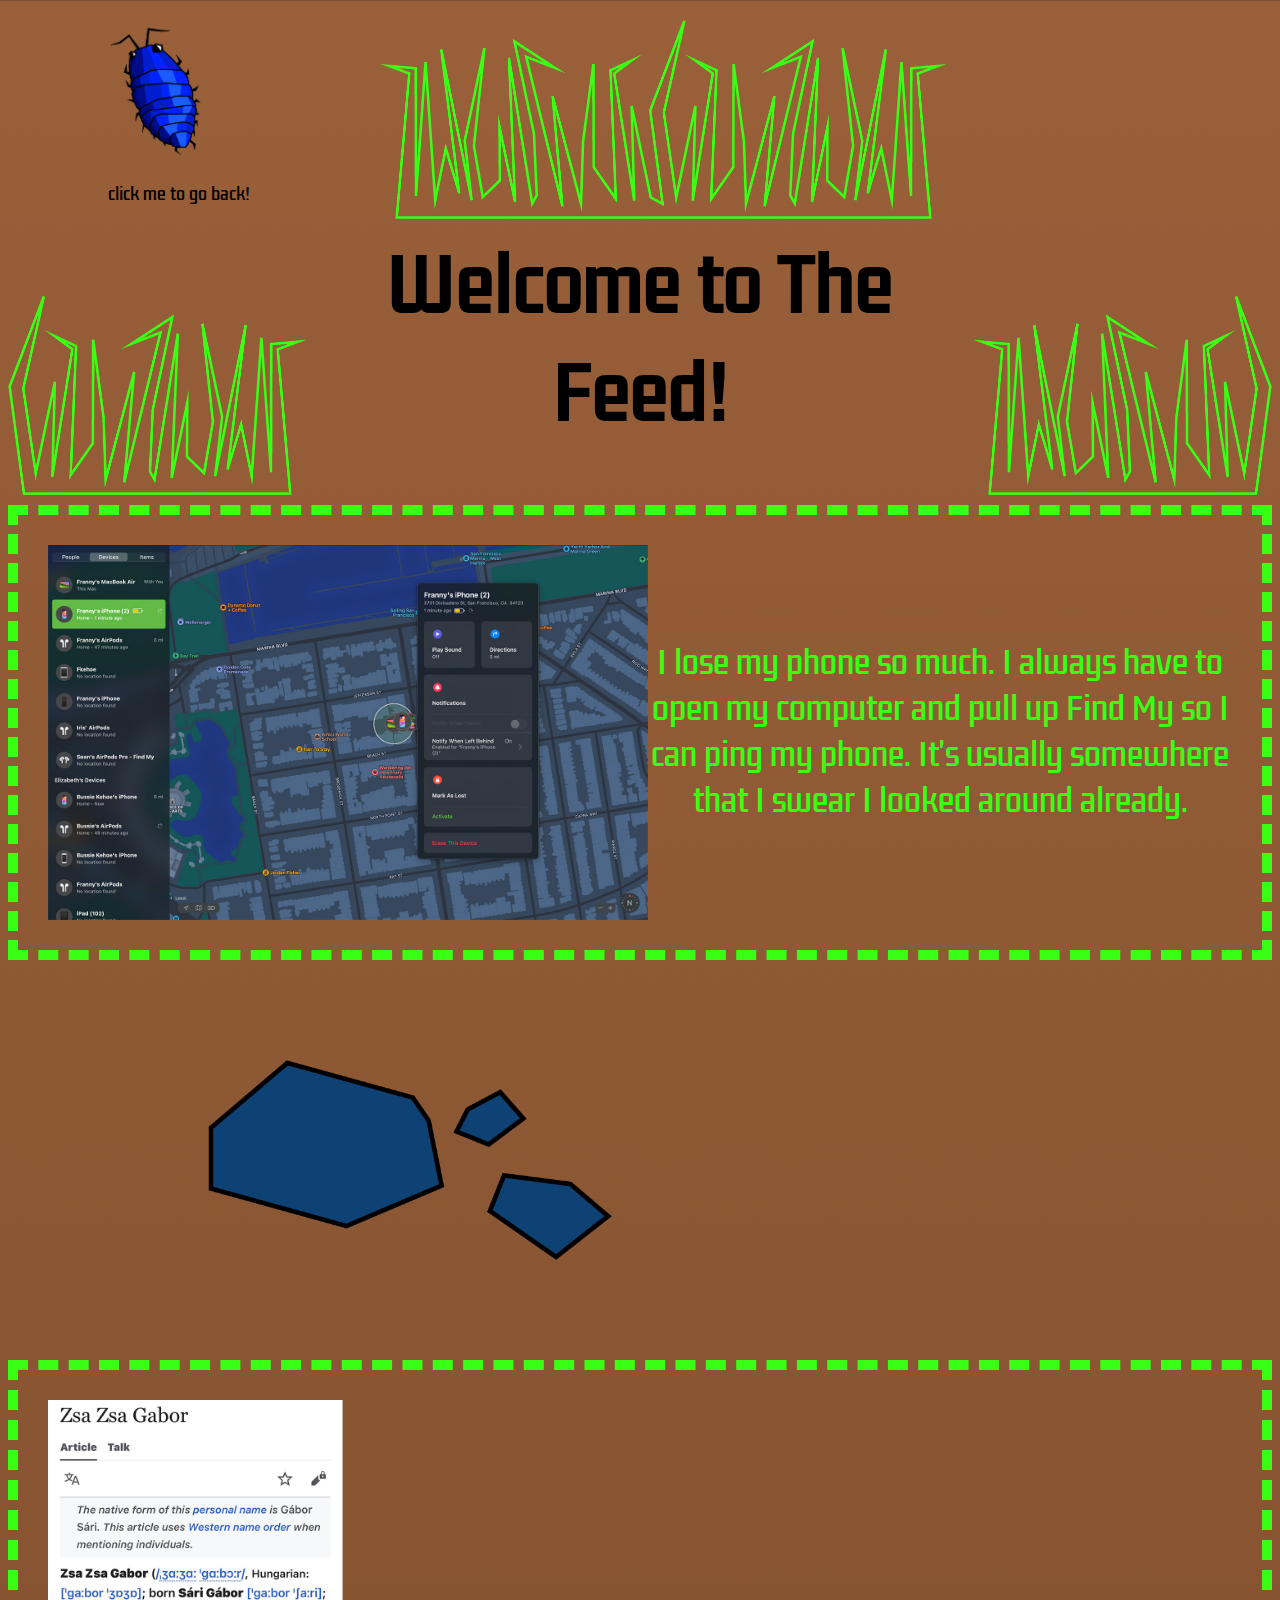
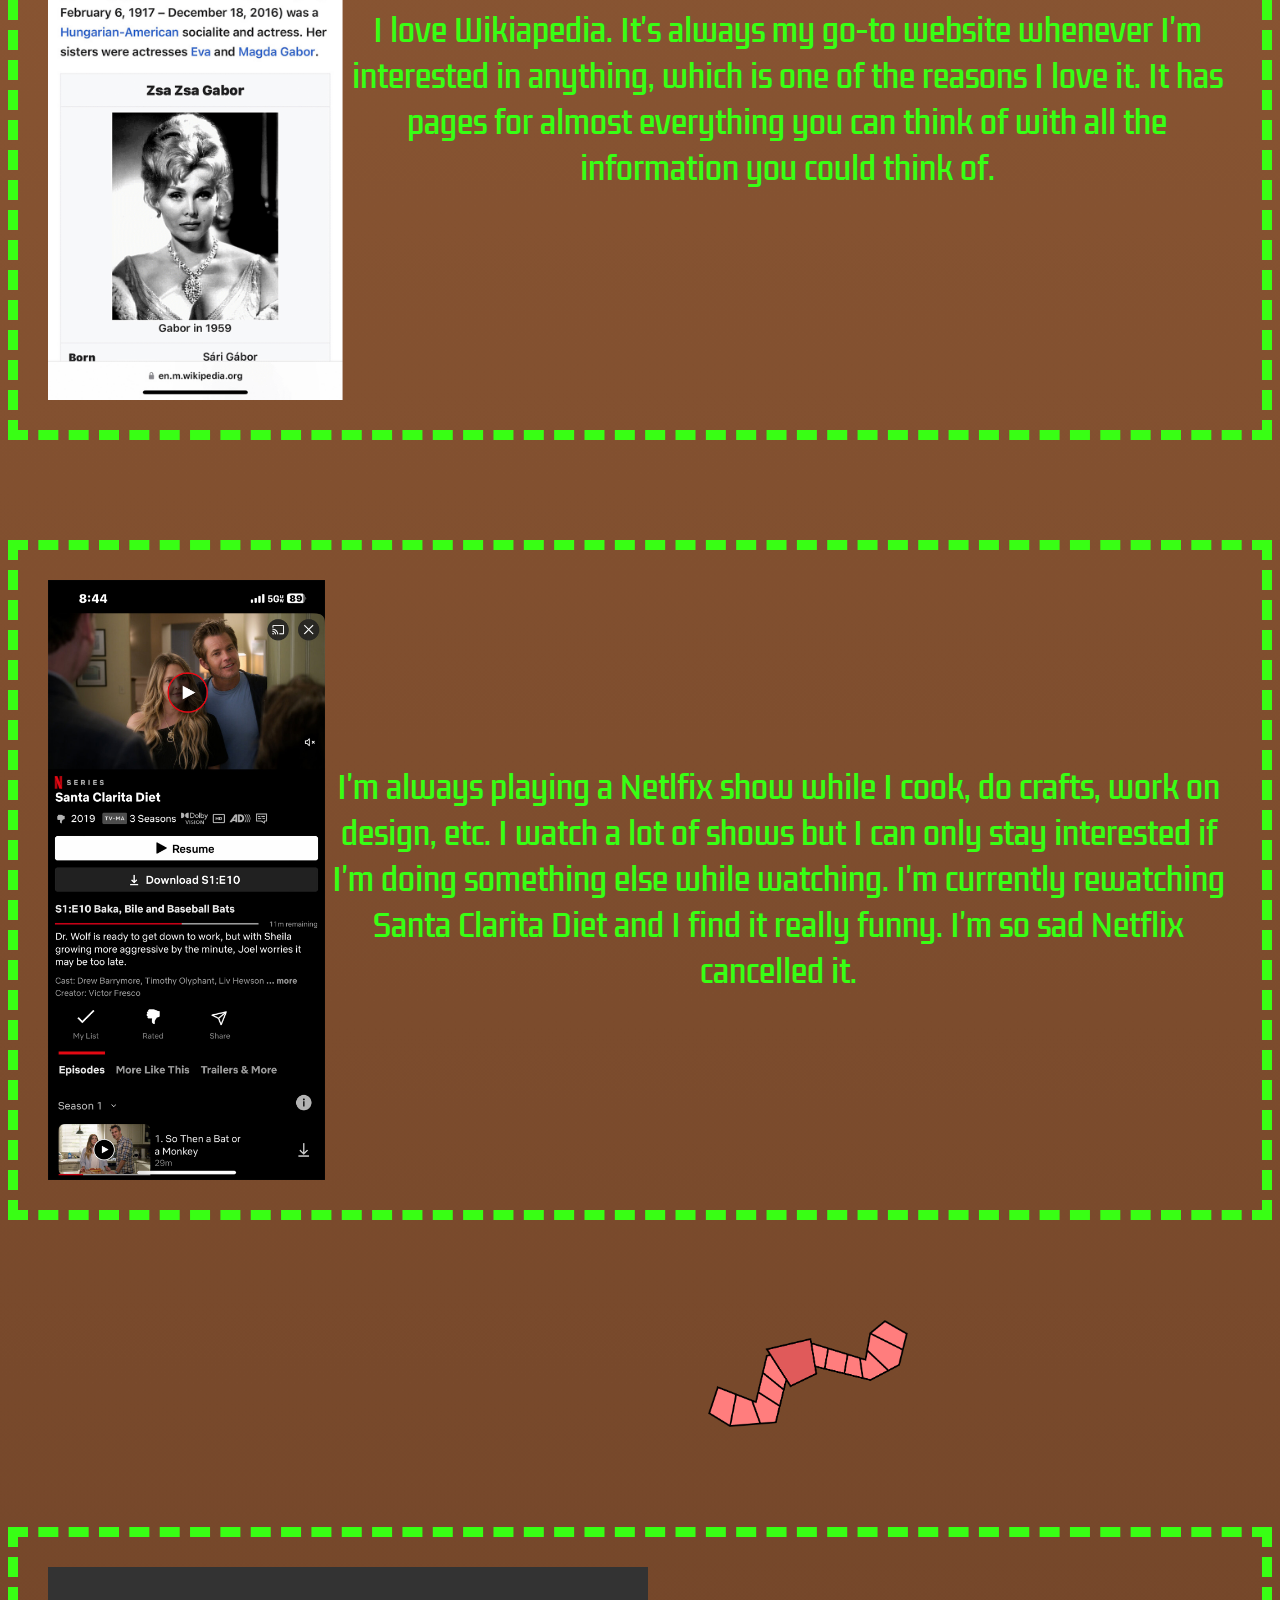
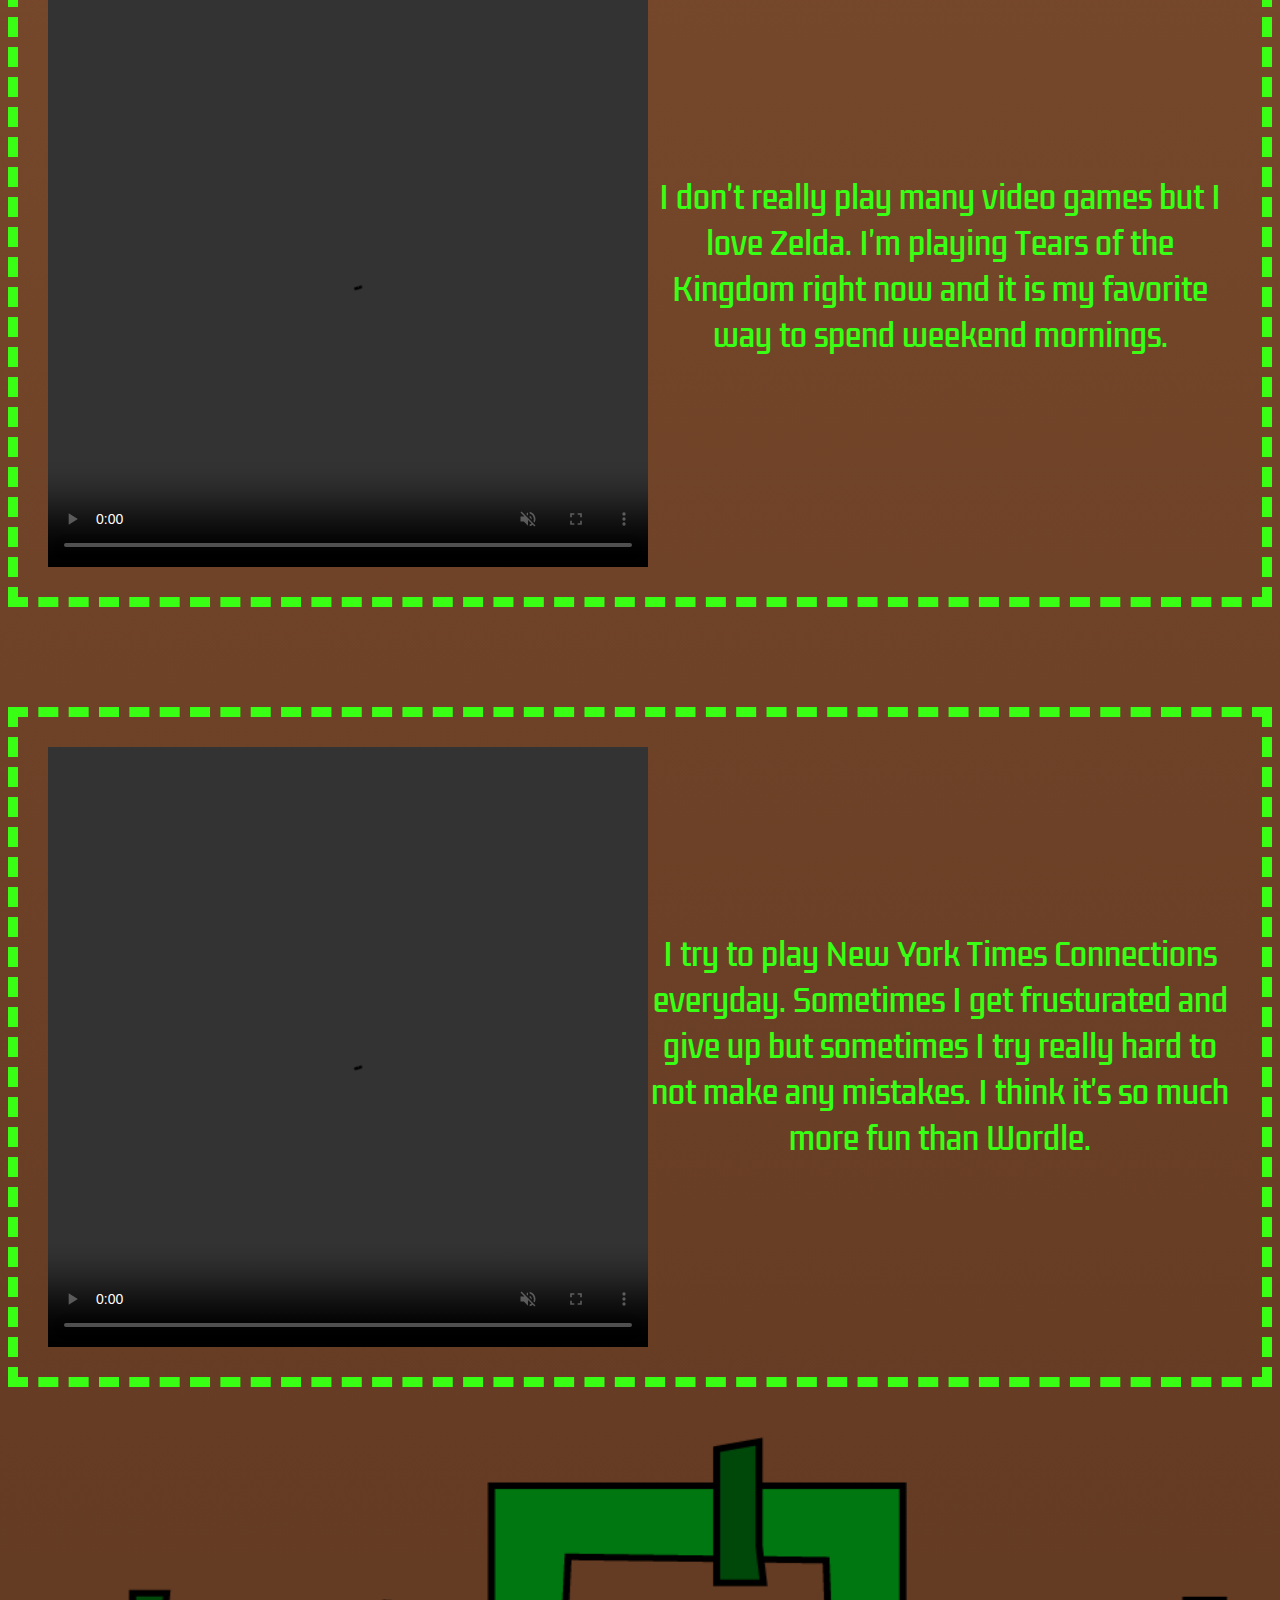
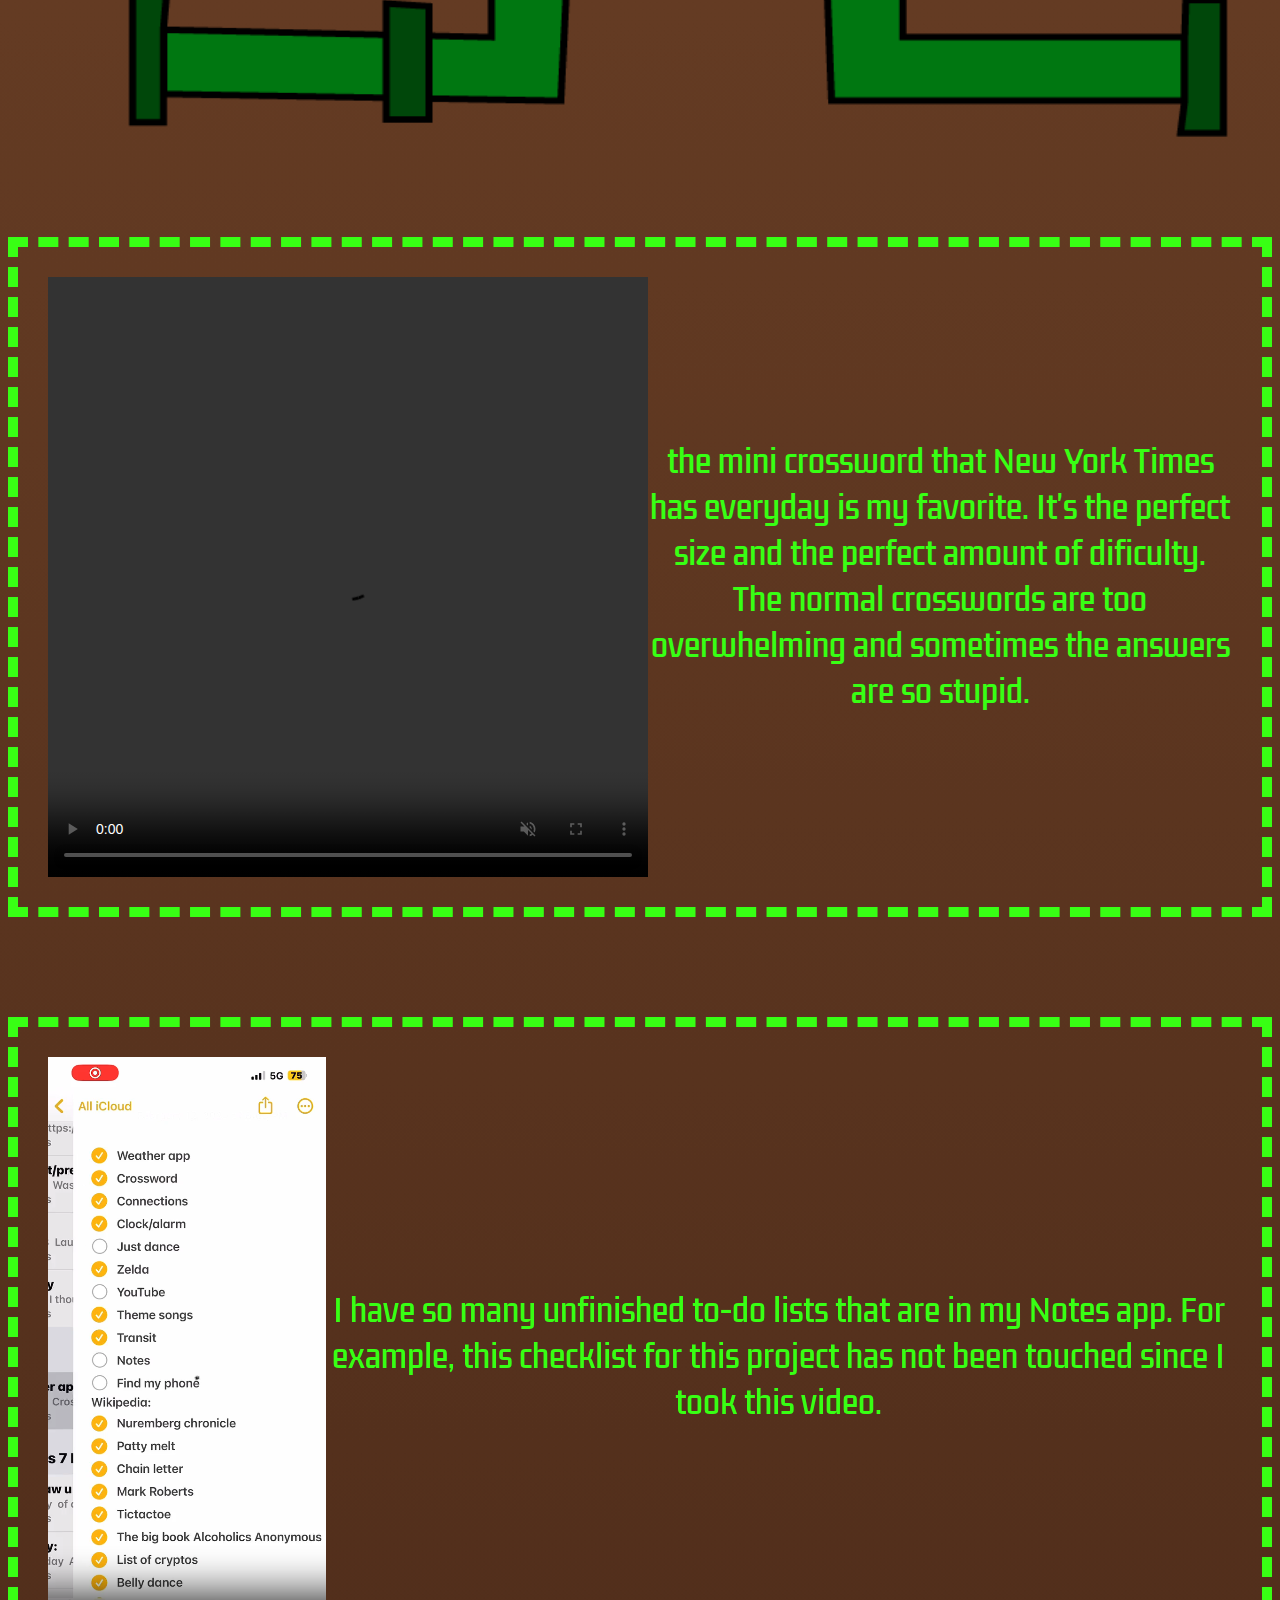
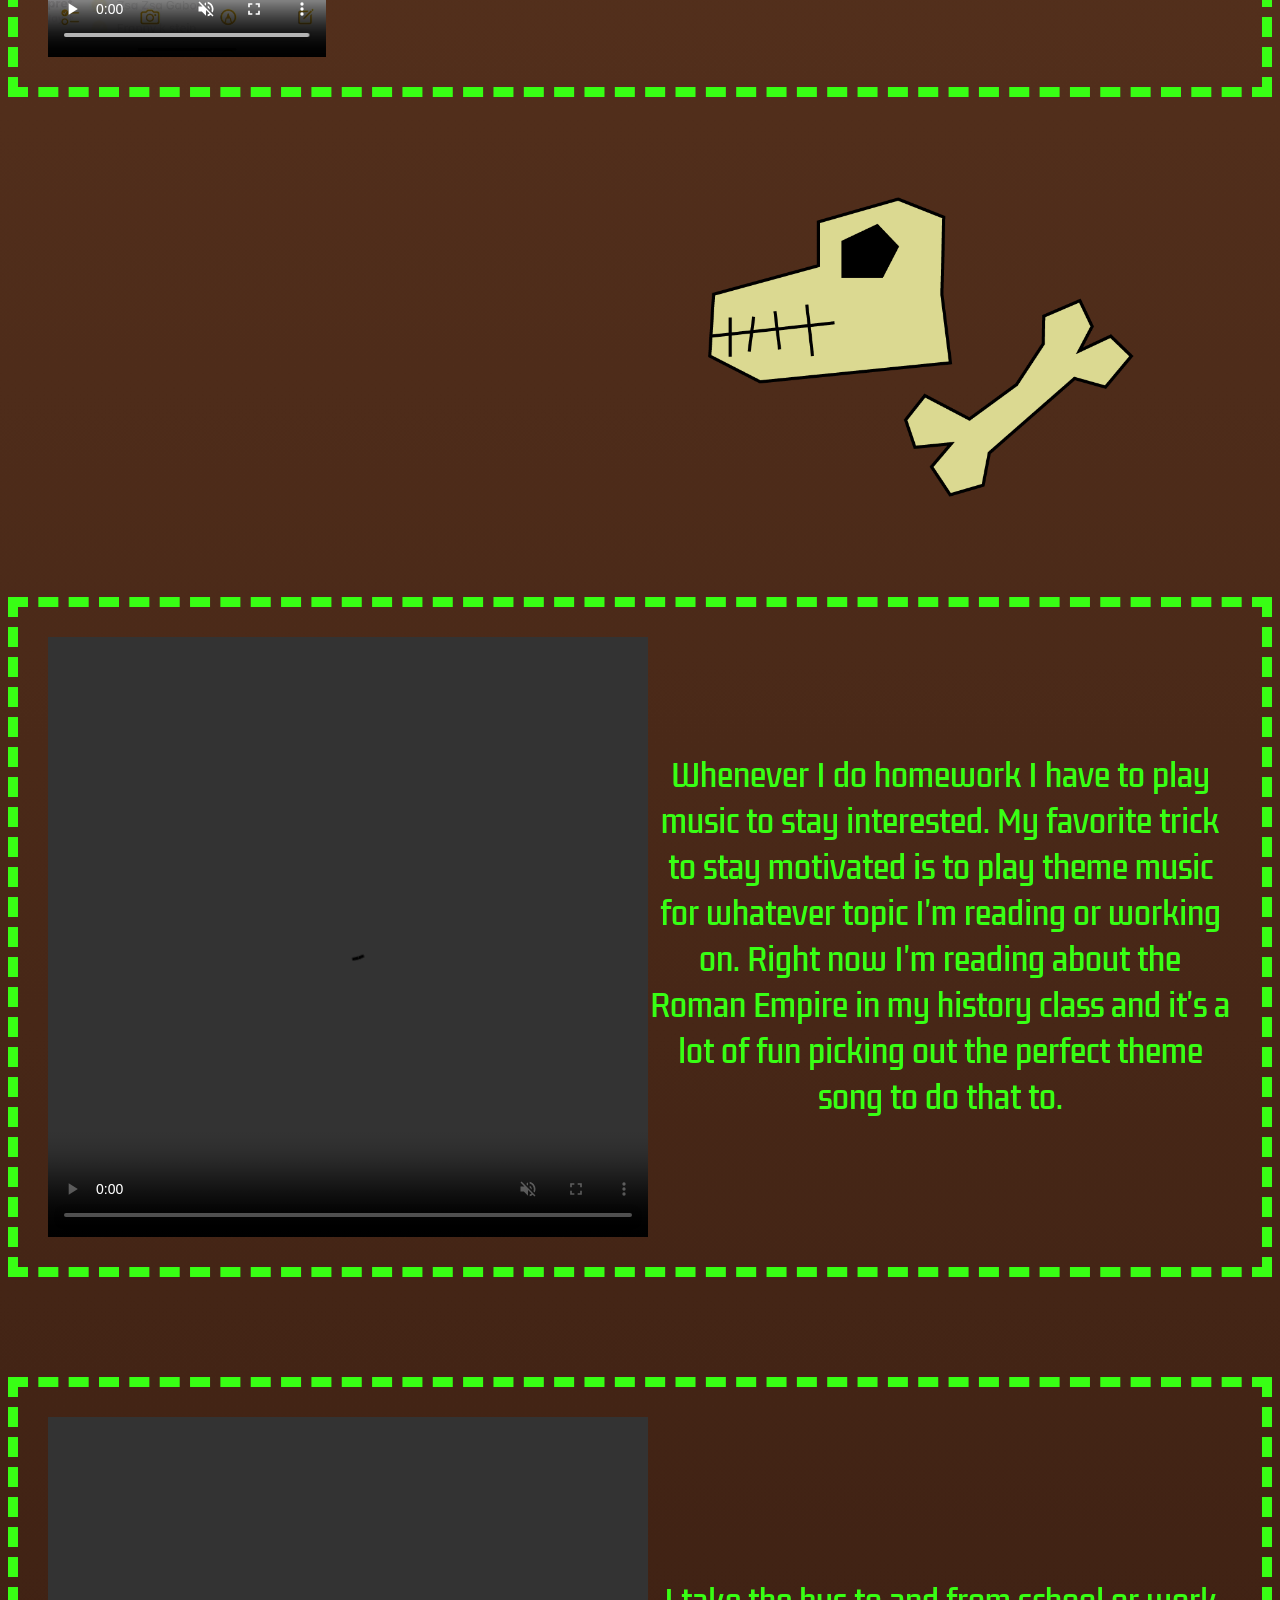
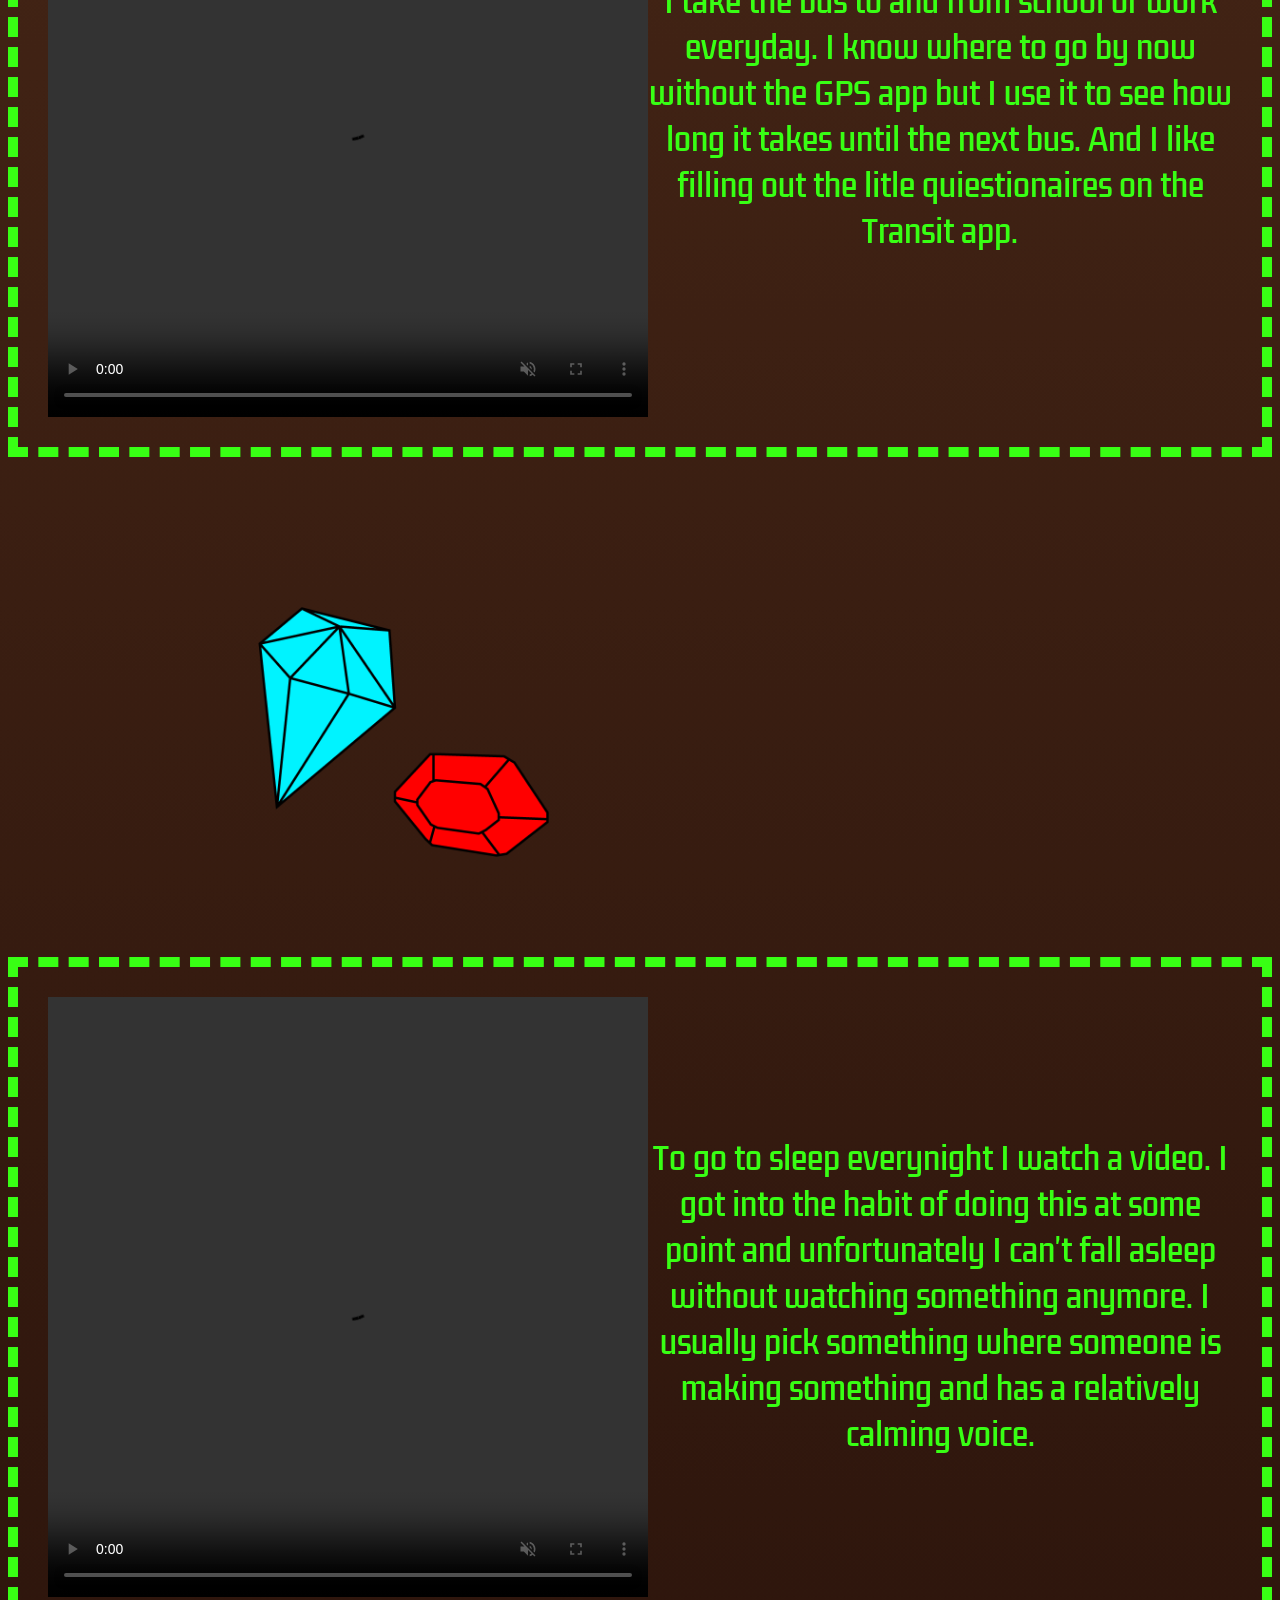
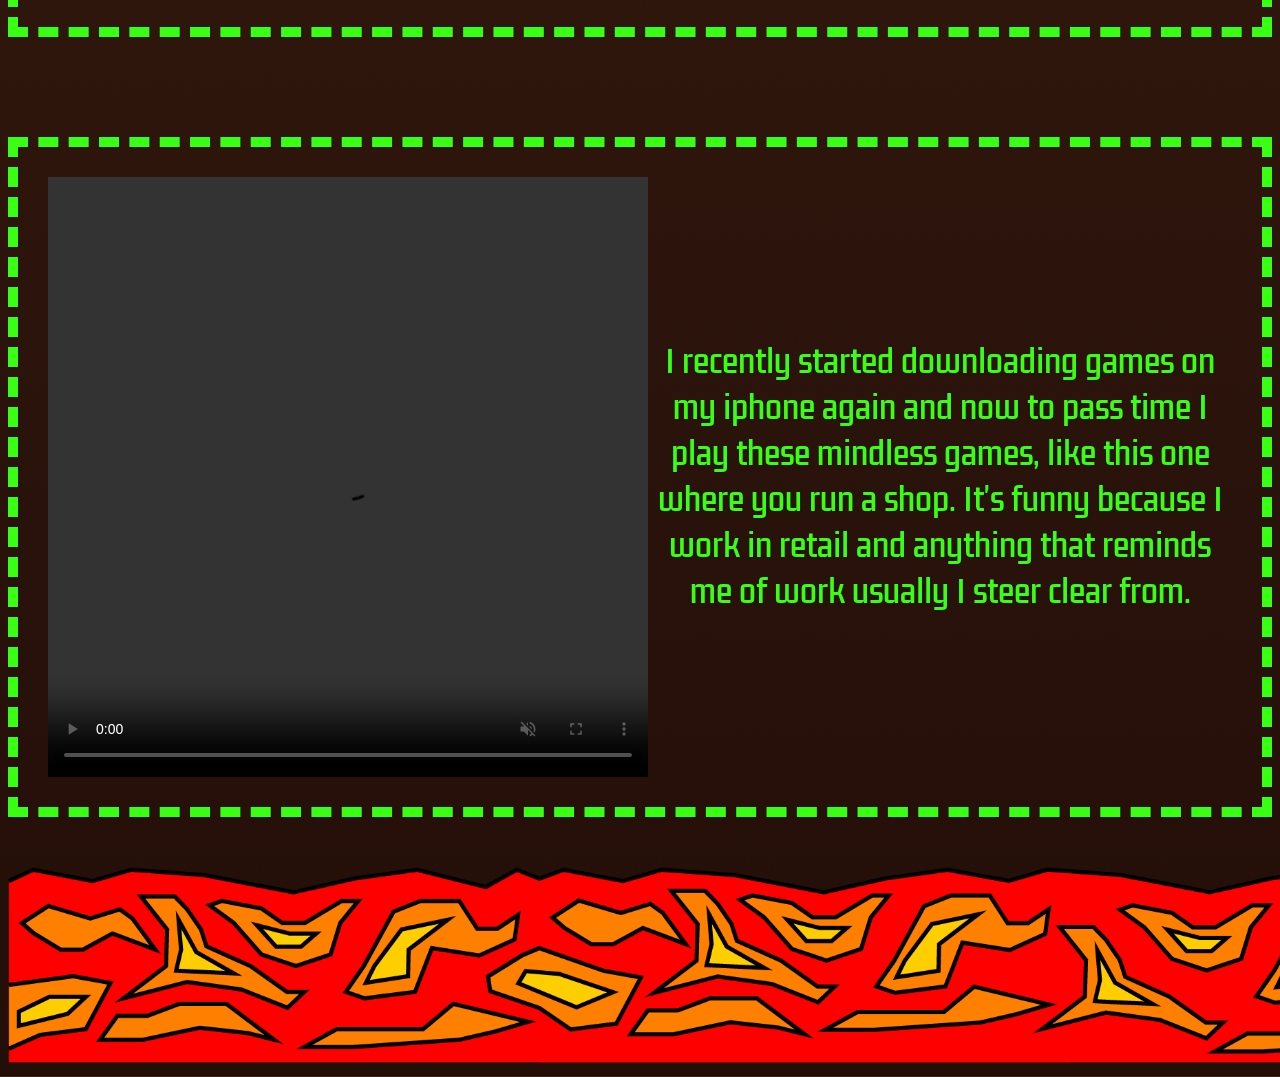
==== commit 2abf9a10: "final!!!" ====
--- a/feedpage/feedpage.html
+++ b/feedpage/feedpage.html
@@ -22,14 +22,15 @@
 <body>
 
 
-
+<div id="realheading">
     <div id="backbutton">
         <nav><a href="../index.html"><img id="rolypolygif" src="img/pillbuggif copy.gif" alt="Roly Poly walking gif"></a></nav>
-        <p>click me to go back!</p>
+        <p id="click">click me to go back!</p>
     </div>
+    <img id="grass3" src="img/grass3.png" alt="grass clipart">
+</div>
 
-    <img id="grass3" src="img/grass3.png" alt="grass clipart">
-<header>      
+    <header>   
     <img class="grass" src="img/grass.png" alt="grass clipart">
     <h1>Welcome to The Feed!</h1>
     <img class="grass" src="img/grass2.png" alt="grass clipart">
@@ -40,72 +41,72 @@
 
     <div id="first">
         <img id="findphone" src="img/findmyphone.jpg" alt="Find My app opened on computer and Franny's iphone sound is playing">
-        <p class="caption">I lose my phone a lot</p>
+        <p class="caption">I lose my phone so much. I always have to open my computer and pull up Find My so I can ping my phone. It's usually somewhere that I swear I looked around already.</p>
     </div>
 
             <img id="rock" src="img/rock.png" alt="rock clipart">
 
     <div id="second">
-        <img id="wiki" src="img/wiki.gif" alt="Apple alarm going off at 9:32 am">
-        <p class="caption">Wikiapedia is my fav</p>
+        <img id="wiki" src="img/wiki.gif" alt="wikipedia screenshots gif">
+        <p class="caption">I love Wikiapedia. It's always my go-to website whenever I'm interested in anything, which is one of the reasons I love it. It has pages for almost everything you can think of with all the information you could think of. </p>
     </div>
 
 
     <div id="third">
-        <img id="netflix" src="img/netflix.jpg" alt="Apple alarm going off at 9:32 am">
-        <p class="caption">Wikiapedia is my fav</p>
+        <img id="netflix" src="img/netflix.jpg" alt="netflix show santa clarita diet">
+        <p class="caption">I'm always playing a Netlfix show while I cook, do crafts, work on design, etc. I watch a lot of shows but I can only stay interested if I'm doing something else while watching. I'm currently rewatching Santa Clarita Diet and I find it really funny. I'm so sad Netflix cancelled it.</p>
     </div>
 
             <img id="worm" src="img/worm.png" alt="worm clipart">
 
     <div id="fourth">
         <video controls width="600px" height="600px" loop="true" autoplay muted><source src="img/zelda.mp4" type="video/mp4"></video>
-        <p class="caption">Wikiapedia is my fav</p>
+        <p class="caption">I don't really play many video games but I love Zelda. I'm playing Tears of the Kingdom right now and it is my favorite way to spend weekend mornings.</p>
     </div>
 
 
     <div id="fifth">
         <video controls width="600px" height="600px" loop="true" autoplay muted><source src="img/connections.mp4" type="video/mp4"></video>
-        <p class="caption">Wikiapedia is my fav</p>
+        <p class="caption">I try to play New York Times Connections everyday. Sometimes I get frusturated and give up but sometimes I try really hard to not make any mistakes. I think it's so much more fun than Wordle.</p>
     </div>
 
             <img id="pipe" src="img/pipe.png" alt="pipe clipart">
 
     <div id="sixth">
         <video controls width="600px" height="600px" loop="true" autoplay muted><source src="img/minicrossword.mp4" type="video/mp4"></video>
-        <p class="caption">Wikiapedia is my fav</p>
+        <p class="caption">the mini crossword that New York Times has everyday is my favorite. It's the perfect size and the perfect amount of dificulty. The normal crosswords are too overwhelming and sometimes the answers are so stupid. </p>
     </div>
 
 
     <div id="seventh">
         <video controls width="600px" height="600px" loop="true" autoplay muted><source src="img/notes.mp4" type="video/mp4"></video>
-        <p class="caption">Wikiapedia is my fav</p>
+        <p class="caption">I have so many unfinished to-do lists that are in my Notes app. For example, this checklist for this project has not been touched since I took this video.</p>
     </div>
 
             <img id="bones" src="img/bones.png" alt="bones clipart">
 
     <div id="eighth">
         <video controls width="600px" height="600px" loop="true" autoplay muted><source src="img/thememusic.mp4" type="video/mp4"></video>
-        <p class="caption">Wikiapedia is my fav</p>
+        <p class="caption">Whenever I do homework I have to play music to stay interested. My favorite trick to stay motivated is to play theme music for whatever topic I'm reading or working on. Right now I'm reading about the Roman Empire in my history class and it's a lot of fun picking out the perfect theme song to do that to.</p>
     </div>
 
 
     <div id="ninth">
         <video controls width="600px" height="600px" loop="true" autoplay muted><source src="img/transit.mp4" type="video/mp4"></video>
-        <p class="caption">Wikiapedia is my fav</p>
+        <p class="caption">I take the bus to and from school or work everyday. I know where to go by now without the GPS app but I use it to see how long it takes until the next bus. And I like filling out the litle quiestionaires on the Transit app.</p>
     </div>
 
             <img id="gem" src="img/gem.png" alt="gems clipart">
 
     <div id="tenth">
         <video controls width="600px" height="600px" loop="true" autoplay muted><source src="img/youtubevideo.mp4" type="video/mp4"></video>
-        <p class="caption">Wikiapedia is my fav</p>
+        <p class="caption">To go to sleep everynight I watch a video. I got into the habit of doing this at some point and unfortunately I can't fall asleep without watching something anymore. I usually pick something where someone is making something and has a relatively calming voice.</p>
     </div>
 
 
     <div id="eleventh">
         <video controls width="600px" height="600px" loop="true" autoplay muted><source src="img/mobilegame.mp4" type="video/mp4"></video>
-        <p class="caption">Wikiapedia is my fav</p>
+        <p class="caption">I recently started downloading games on my iphone again and now to pass time I play these mindless games, like this one where you run a shop. It's funny because I work in retail and anything that reminds me of work usually I steer clear from.</p>
     </div>
 
 </article>
--- a/feedpage/css/feedpage.css
+++ b/feedpage/css/feedpage.css
@@ -3,7 +3,7 @@
   }
 
 .caption {
-    color: bisque;
+    color: #38ff14;
     font-size:30px;
     font-family: "Kdam Thmor Pro", sans-serif;
     font-weight: 400;
@@ -17,12 +17,12 @@
 }
 
 h1{
-    color: #38ff14;
+    color: black;
     font-size: 70px;
     font-family: "Kdam Thmor Pro", sans-serif;
     font-style: normal;
     text-align: center;
-    margin-top:70px;
+    margin-top:10px;
 }
 
 nav a {
@@ -72,7 +72,7 @@
 }
 
 #backbutton{
-    margin-left: 70px;
+    margin-left: 100px;
     margin-top: 0px;
 }
 
@@ -99,6 +99,7 @@
     border-color: #38ff14;
     border-width: 10px;
     padding: 30px 30px 30px 30px;
+    align-items: center;
 }
 
 #second{
@@ -110,6 +111,7 @@
     border-color: #38ff14;
     border-width: 10px;
     padding: 30px 30px 30px 30px;
+    align-items: center;
 }
 
 #third{
@@ -121,6 +123,7 @@
     border-color: #38ff14;
     border-width: 10px;
     padding: 30px 30px 30px 30px;
+    align-items: center;
 }
 
 #fourth{
@@ -132,6 +135,7 @@
     border-color: #38ff14;
     border-width: 10px;
     padding: 30px 30px 30px 30px;
+    align-items: center;
 }
 
 #fifth{
@@ -143,6 +147,7 @@
     border-color: #38ff14;
     border-width: 10px;
     padding: 30px 30px 30px 30px;
+    align-items: center;
 }
 
 #sixth{
@@ -154,6 +159,7 @@
     border-color: #38ff14;
     border-width: 10px;
     padding: 30px 30px 30px 30px;
+    align-items: center;
 }
 
 #seventh{
@@ -165,6 +171,7 @@
     border-color: #38ff14;
     border-width: 10px;
     padding: 30px 30px 30px 30px;
+    align-items: center;
 }
 
 #eighth{
@@ -176,6 +183,7 @@
     border-color: #38ff14;
     border-width: 10px;
     padding: 30px 30px 30px 30px;
+    align-items: center;
 }
 
 #ninth{
@@ -187,6 +195,7 @@
     border-color: #38ff14;
     border-width: 10px;
     padding: 30px 30px 30px 30px;
+    align-items: center;
 }
 
 #tenth{
@@ -198,6 +207,7 @@
     border-color: #38ff14;
     border-width: 10px;
     padding: 30px 30px 30px 30px;
+    align-items: center;
 }
 
 #eleventh{
@@ -209,6 +219,7 @@
     border-color: #38ff14;
     border-width: 10px;
     padding: 30px 30px 30px 30px;
+    align-items: center;
 }
 
 #rock{
@@ -249,5 +260,13 @@
 #grass3{
     height:199px;
     width:auto;
-    text-align: center;
-}+    margin-left: 130px;
+
+}
+
+#realheading{
+    display:flex;
+    flex-direction: row;
+    margin-top: 20px;
+}
+
